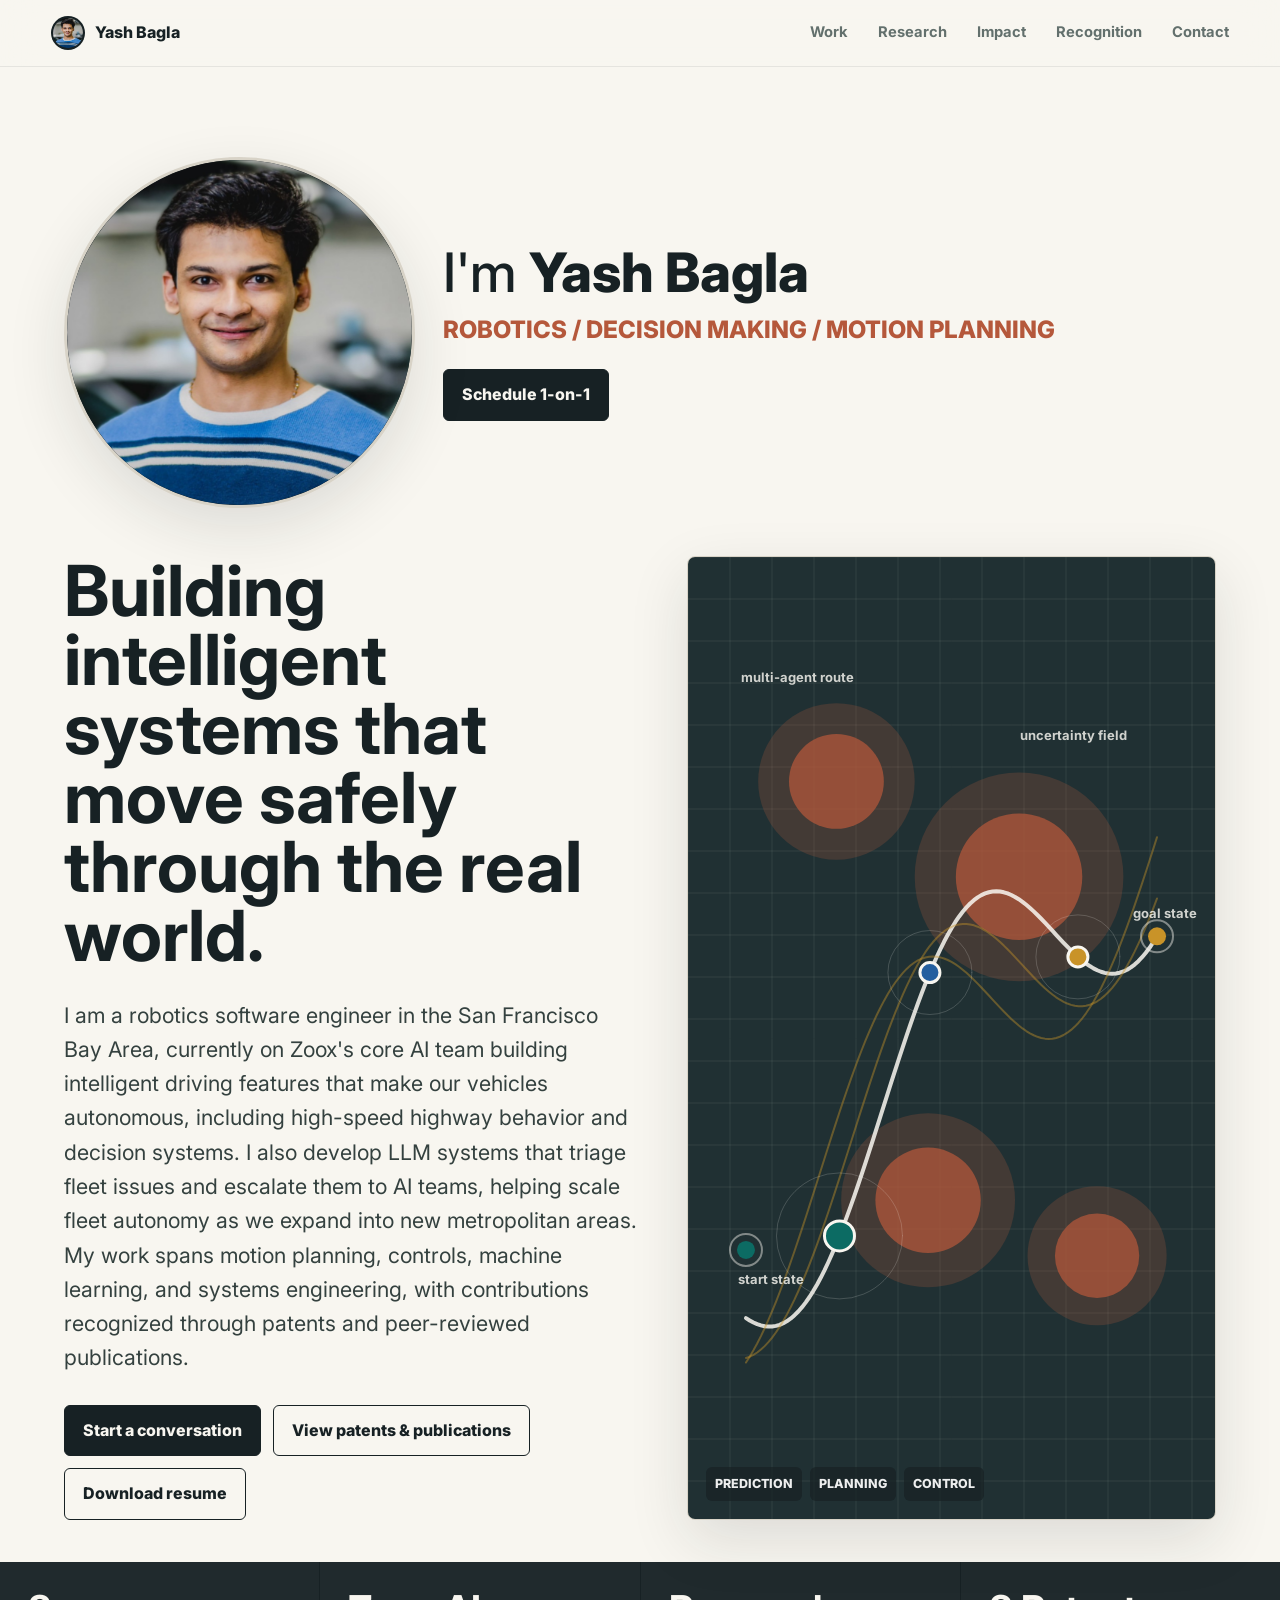
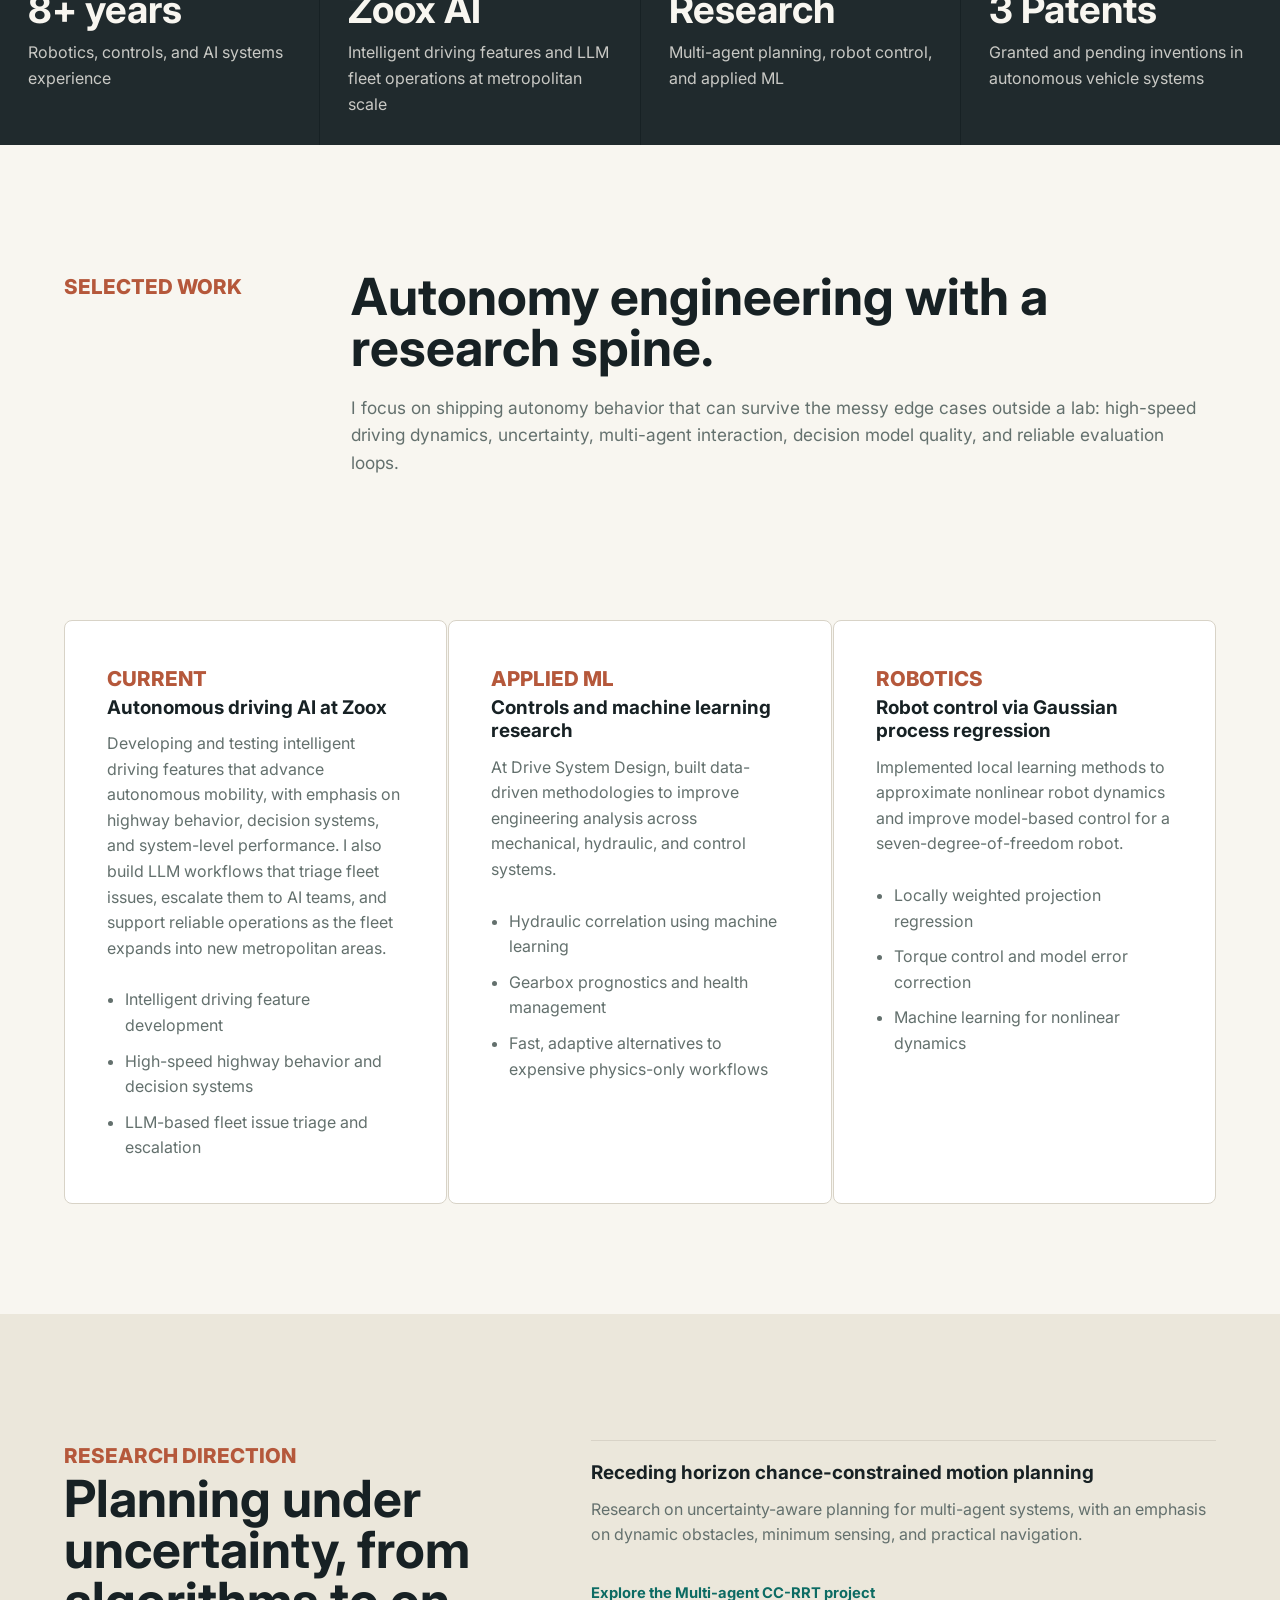
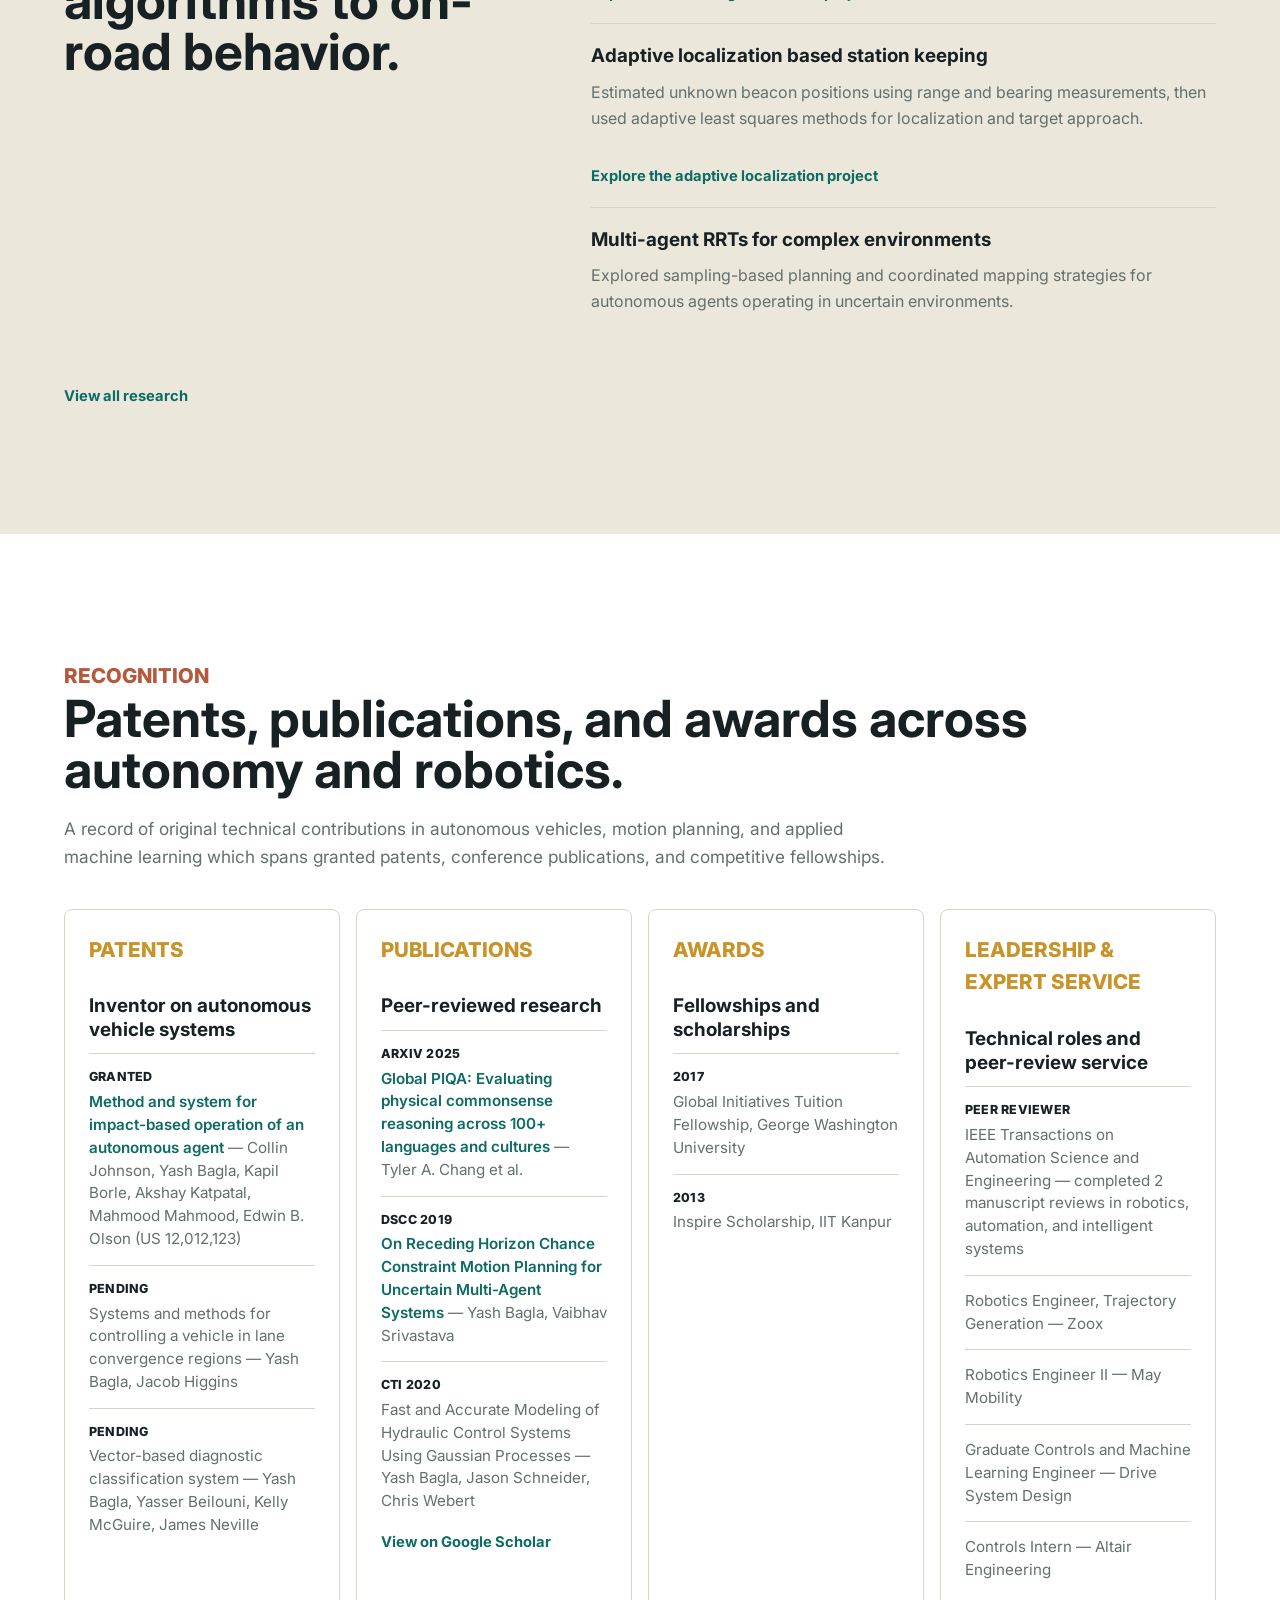
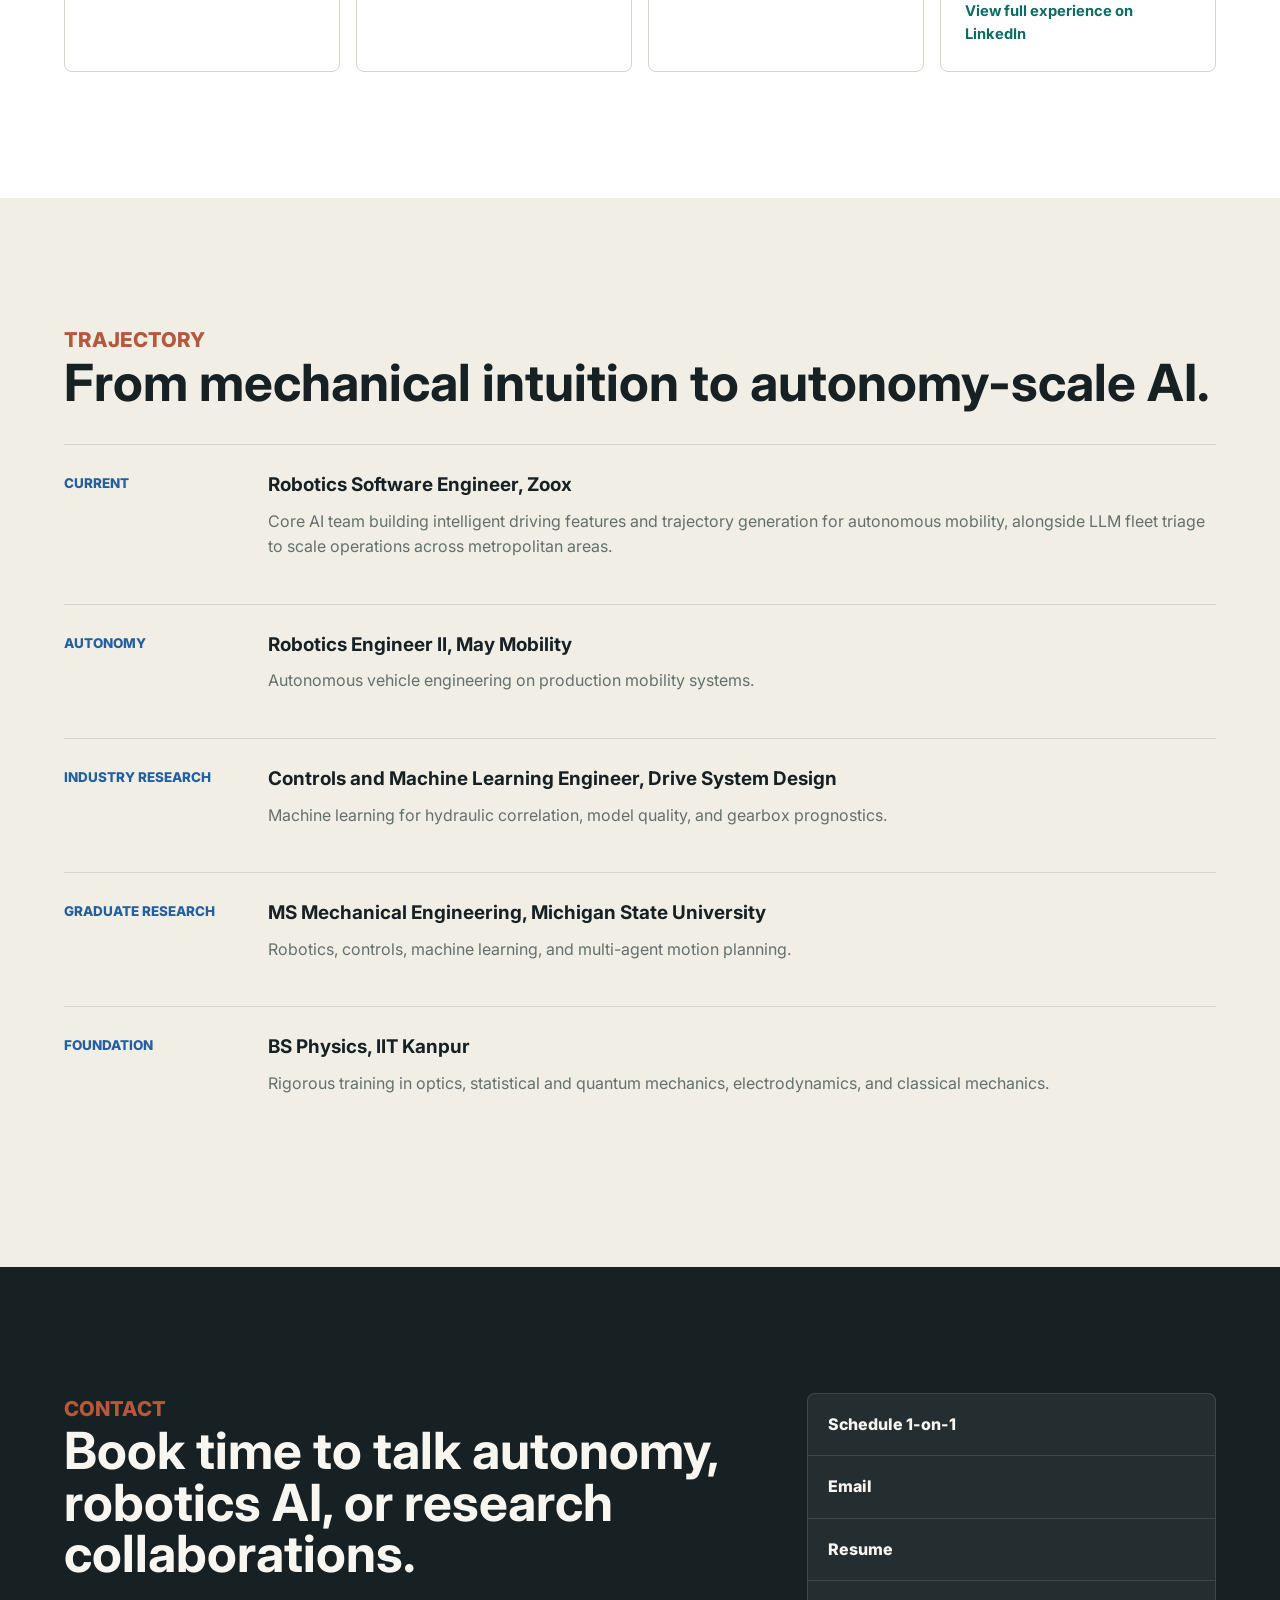
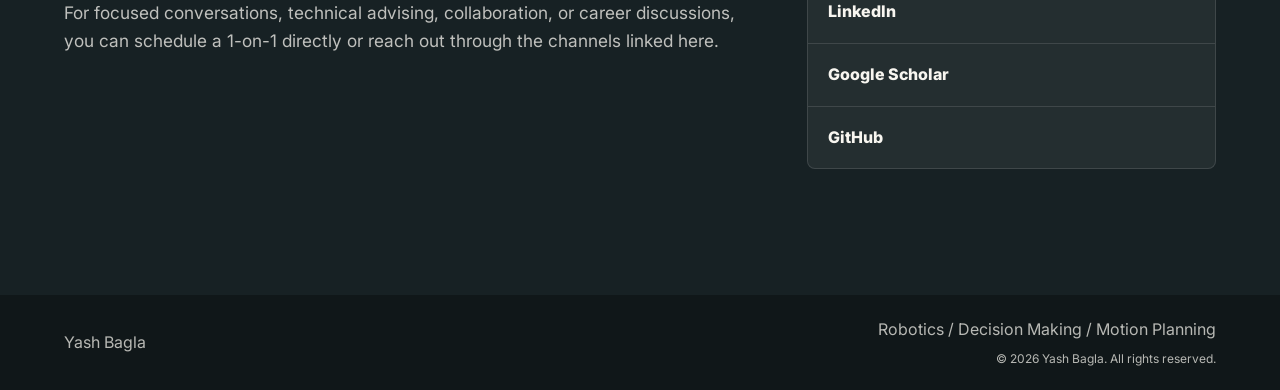
==== index.html @ 3c430e32 "Add resume download links and ignore temp files" ====
<!doctype html>
<html lang="en">
  <head>
    <meta charset="utf-8" />
    <meta name="viewport" content="width=device-width, initial-scale=1" />
    <title>Yash Bagla | Robotics & Autonomous Systems</title>
    <meta
      name="description"
      content="Yash Bagla is a robotics software engineer at Zoox building intelligent driving features, LLM fleet triage, motion planning, and AI systems."
    />
    <link rel="canonical" href="https://yashbagla321.github.io/" />
    <meta property="og:type" content="website" />
    <meta property="og:url" content="https://yashbagla321.github.io/" />
    <meta property="og:title" content="Yash Bagla | Robotics & Autonomous Systems" />
    <meta
      property="og:description"
      content="Robotics software engineer building intelligent driving features, motion planning systems, and AI tools for fleet-scale autonomy."
    />
    <meta property="og:image" content="https://yashbagla321.github.io/images/headshot.png" />
    <meta name="twitter:card" content="summary" />
    <meta name="twitter:title" content="Yash Bagla | Robotics & Autonomous Systems" />
    <meta
      name="twitter:description"
      content="Robotics software engineer building intelligent driving features, motion planning systems, and AI tools for fleet-scale autonomy."
    />
    <meta name="twitter:image" content="https://yashbagla321.github.io/images/headshot.png" />
    <link rel="icon" href="favicon.ico" sizes="any" />
    <link rel="icon" type="image/png" href="images/favicon-32.png" />
    <link rel="apple-touch-icon" href="images/apple-touch-icon.png" />
    <link rel="preconnect" href="https://fonts.googleapis.com" />
    <link rel="preconnect" href="https://fonts.gstatic.com" crossorigin />
    <link
      href="https://fonts.googleapis.com/css2?family=Inter:wght@400;500;600;700;800&display=swap"
      rel="stylesheet"
    />
    <link rel="stylesheet" href="styles.css" />
  </head>
  <body>
    <header class="site-header">
      <a class="brand" href="#top" aria-label="Yash Bagla home">
        <span class="brand-photo headshot-photo" data-fallback="YB">
          <span class="headshot-flipper" aria-hidden="true">
            <img
              class="headshot-a"
              src="images/headshot.png"
              alt=""
              width="34"
              height="34"
            />
            <img
              class="headshot-b"
              src="images/headshot-robot.png"
              alt=""
              width="34"
              height="34"
            />
          </span>
        </span>
        <span>Yash Bagla</span>
      </a>
      <nav aria-label="Primary navigation">
        <a href="#work">Work</a>
        <details class="nav-menu">
          <summary>Research</summary>
          <div class="nav-dropdown">
            <a href="#research">Summary</a>
            <a href="research/">Deep-dive</a>
          </div>
        </details>
        <details class="nav-menu">
          <summary>Impact</summary>
          <div class="nav-dropdown">
            <a href="impact/mentoring/">Mentoring</a>
            <a href="impact/alumni-leadership/">Alumni Leadership</a>
          </div>
        </details>
        <a href="#recognition">Recognition</a>
        <a href="#contact">Contact</a>
      </nav>
    </header>

    <main id="top">
      <section class="hero" aria-label="Introduction">
        <div class="hero-intro">
          <div class="hero-photo headshot-photo" data-fallback="YB">
            <span class="headshot-flipper">
              <img
                class="headshot-a"
                src="images/headshot.png"
                alt="Portrait of Yash Bagla"
                width="351"
                height="351"
              />
              <img
                class="headshot-b"
                src="images/headshot-robot.png"
                alt=""
                width="351"
                height="351"
              />
            </span>
          </div>
          <div class="hero-identity">
            <p class="hero-greeting">I'm <span class="hero-name">Yash Bagla</span></p>
            <p class="eyebrow">Robotics / Decision Making / Motion Planning</p>
            <div class="hero-intro-actions">
              <a class="button primary" href="https://topmate.io/yash_bagla">Schedule 1-on-1</a>
            </div>
          </div>
        </div>
        <div class="hero-copy">
          <h1>Building intelligent systems that move safely through the real world.</h1>
          <p class="lead">
            I am a robotics software engineer in the San Francisco Bay Area, currently on Zoox's core
            AI team building intelligent driving features that make our vehicles autonomous, including
            high-speed highway behavior and decision systems. I also develop LLM systems that triage
            fleet issues and escalate them to AI teams, helping scale fleet autonomy as we expand into
            new metropolitan areas. My work spans motion planning, controls, machine learning, and 
            systems engineering, with contributions recognized through patents and peer-reviewed
            publications.
          </p>
          <div class="hero-actions">
            <a class="button primary" href="#contact">Start a conversation</a>
            <a class="button secondary" href="#recognition">View patents &amp; publications</a>
            <a class="button secondary" href="resume/Yash_Bagla_Resume.pdf" download>Download resume</a>
          </div>
        </div>
        <div class="hero-visual" aria-label="Autonomous motion planning visualization">
          <canvas id="plannerCanvas" width="880" height="680"></canvas>
          <div class="visual-caption">
            <span>Prediction</span>
            <span>Planning</span>
            <span>Control</span>
          </div>
        </div>
      </section>

      <section class="proof-band" aria-label="Professional summary">
        <div>
          <strong>8+ years</strong>
          <span>Robotics, controls, and AI systems experience</span>
        </div>
        <div>
          <strong>Zoox AI</strong>
          <span>Intelligent driving features and LLM fleet operations at metropolitan scale</span>
        </div>
        <div>
          <strong>Research</strong>
          <span>Multi-agent planning, robot control, and applied ML</span>
        </div>
        <div>
          <strong>3 Patents</strong>
          <span>Granted and pending inventions in autonomous vehicle systems</span>
        </div>
      </section>

      <section id="work" class="section two-column">
        <div class="section-kicker">Selected Work</div>
        <div>
          <h2>Autonomy engineering with a research spine.</h2>
          <p>
            I focus on shipping autonomy behavior that can survive the messy edge cases outside a lab:
            high-speed driving dynamics, uncertainty, multi-agent interaction, decision model quality,
            and reliable evaluation loops.
          </p>
        </div>
      </section>

      <section class="case-grid" aria-label="Selected projects">
        <article class="case-card">
          <span class="tag">Current</span>
          <h3>Autonomous driving AI at Zoox</h3>
          <p>
            Developing and testing intelligent driving features that advance autonomous mobility,
            with emphasis on highway behavior, decision systems, and system-level performance. I
            also build LLM workflows that triage fleet issues, escalate them to AI teams, and
            support reliable operations as the fleet expands into new metropolitan areas.
          </p>
          <ul>
            <li>Intelligent driving feature development</li>
            <li>High-speed highway behavior and decision systems</li>
            <li>LLM-based fleet issue triage and escalation</li>
          </ul>
        </article>
        <article class="case-card">
          <span class="tag">Applied ML</span>
          <h3>Controls and machine learning research</h3>
          <p>
            At Drive System Design, built data-driven methodologies to improve engineering analysis
            across mechanical, hydraulic, and control systems.
          </p>
          <ul>
            <li>Hydraulic correlation using machine learning</li>
            <li>Gearbox prognostics and health management</li>
            <li>Fast, adaptive alternatives to expensive physics-only workflows</li>
          </ul>
        </article>
        <article class="case-card">
          <span class="tag">Robotics</span>
          <h3>Robot control via Gaussian process regression</h3>
          <p>
            Implemented local learning methods to approximate nonlinear robot dynamics and improve
            model-based control for a seven-degree-of-freedom robot.
          </p>
          <ul>
            <li>Locally weighted projection regression</li>
            <li>Torque control and model error correction</li>
            <li>Machine learning for nonlinear dynamics</li>
          </ul>
        </article>
      </section>

      <section id="research" class="section split-band">
        <div>
          <div class="section-kicker">Research Direction</div>
          <h2>Planning under uncertainty, from algorithms to on-road behavior.</h2>
        </div>
        <div class="research-list">
          <article>
            <h3>Receding horizon chance-constrained motion planning</h3>
            <p>
              Research on uncertainty-aware planning for multi-agent systems, with an emphasis on
              dynamic obstacles, minimum sensing, and practical navigation.
            </p>
            <a class="inline-link" href="research/multi-agent-ccrrt/">Explore the Multi-agent CC-RRT project</a>
          </article>
          <article>
            <h3>Adaptive localization based station keeping</h3>
            <p>
              Estimated unknown beacon positions using range and bearing measurements, then used
              adaptive least squares methods for localization and target approach.
            </p>
            <a class="inline-link" href="research/adaptive-localization/">Explore the adaptive localization project</a>
          </article>
          <article>
            <h3>Multi-agent RRTs for complex environments</h3>
            <p>
              Explored sampling-based planning and coordinated mapping strategies for autonomous
              agents operating in uncertain environments.
            </p>
          </article>
        </div>
        <a class="inline-link" href="research/">View all research</a>
      </section>

      <section id="recognition" class="section recognition-section">
        <div class="section-kicker">Recognition</div>
        <h2>Patents, publications, and awards across autonomy and robotics.</h2>
        <p class="section-intro">
          A record of original technical contributions in autonomous vehicles, motion planning, and
          applied machine learning which spans granted patents, conference publications, and competitive
          fellowships.
        </p>
        <div class="recognition-grid">
          <article>
            <span>Patents</span>
            <h3>Inventor on autonomous vehicle systems</h3>
            <ul class="credential-list">
              <li>
                <strong>Granted</strong>
                <a href="https://patents.google.com/patent/US20230166764A1/en"
                  >Method and system for impact-based operation of an autonomous agent</a
                >
                — Collin Johnson, Yash Bagla, Kapil Borle, Akshay Katpatal, Mahmood Mahmood, Edwin B.
                Olson (US 12,012,123)
              </li>
              <li>
                <strong>Pending</strong> Systems and methods for controlling a vehicle in lane
                convergence regions — Yash Bagla, Jacob Higgins
              </li>
              <li>
                <strong>Pending</strong> Vector-based diagnostic classification system — Yash Bagla,
                Yasser Beilouni, Kelly McGuire, James Neville
              </li>
            </ul>
          </article>
          <article>
            <span>Publications</span>
            <h3>Peer-reviewed research</h3>
            <ul class="credential-list">
              <li>
                <strong>arXiv 2025</strong>
                <a href="https://arxiv.org/abs/2510.24081"
                  >Global PIQA: Evaluating physical commonsense reasoning across 100+ languages and
                  cultures</a
                >
                — Tyler A. Chang et al.
              </li>
              <li>
                <strong>DSCC 2019</strong>
                <a href="https://doi.org/10.1115/DSCC2019-9237"
                  >On Receding Horizon Chance Constraint Motion Planning for Uncertain Multi-Agent
                  Systems</a
                >
                — Yash Bagla, Vaibhav Srivastava
              </li>
              <li>
                <strong>CTI 2020</strong> Fast and Accurate Modeling of Hydraulic Control Systems
                Using Gaussian Processes — Yash Bagla, Jason Schneider, Chris Webert
              </li>
            </ul>
            <a class="inline-link" href="https://scholar.google.com/citations?user=UMaYu4IAAAAJ&amp;hl=en"
              >View on Google Scholar</a
            >
          </article>
          <article>
            <span>Awards</span>
            <h3>Fellowships and scholarships</h3>
            <ul class="credential-list">
              <li>
                <strong>2017</strong> Global Initiatives Tuition Fellowship, George Washington
                University
              </li>
              <li><strong>2013</strong> Inspire Scholarship, IIT Kanpur</li>
            </ul>
          </article>
          <article>
            <span>Leadership &amp; Expert Service</span>
            <h3>Technical roles and peer-review service</h3>
            <ul class="credential-list">
              <li>
                <strong>Peer Reviewer</strong> IEEE Transactions on Automation Science and Engineering
                — completed 2 manuscript reviews in robotics, automation, and intelligent systems
              </li>
              <li>Robotics Engineer, Trajectory Generation — Zoox</li>
              <li>Robotics Engineer II — May Mobility</li>
              <li>Graduate Controls and Machine Learning Engineer — Drive System Design</li>
              <li>Controls Intern — Altair Engineering</li>
            </ul>
            <a class="inline-link" href="https://www.linkedin.com/in/yash-bagla/">View full experience on LinkedIn</a>
          </article>
        </div>
      </section>

      <section class="section timeline-section">
        <div class="section-kicker">Trajectory</div>
        <h2>From mechanical intuition to autonomy-scale AI.</h2>
        <ol class="timeline">
          <li>
            <span>Current</span>
            <div>
              <h3>Robotics Software Engineer, Zoox</h3>
              <p>
                Core AI team building intelligent driving features and trajectory generation for
                autonomous mobility, alongside LLM fleet triage to scale operations across
                metropolitan areas.
              </p>
            </div>
          </li>
          <li>
            <span>Autonomy</span>
            <div>
              <h3>Robotics Engineer II, May Mobility</h3>
              <p>Autonomous vehicle engineering on production mobility systems.</p>
            </div>
          </li>
          <li>
            <span>Industry Research</span>
            <div>
              <h3>Controls and Machine Learning Engineer, Drive System Design</h3>
              <p>Machine learning for hydraulic correlation, model quality, and gearbox prognostics.</p>
            </div>
          </li>
          <li>
            <span>Graduate Research</span>
            <div>
              <h3>MS Mechanical Engineering, Michigan State University</h3>
              <p>Robotics, controls, machine learning, and multi-agent motion planning.</p>
            </div>
          </li>
          <li>
            <span>Foundation</span>
            <div>
              <h3>BS Physics, IIT Kanpur</h3>
              <p>
                Rigorous training in optics, statistical and quantum mechanics, electrodynamics, and
                classical mechanics.
              </p>
            </div>
          </li>
        </ol>
      </section>

      <section id="contact" class="contact-section">
        <div>
          <div class="section-kicker">Contact</div>
          <h2>Book time to talk autonomy, robotics AI, or research collaborations.</h2>
          <p>
            For focused conversations, technical advising, collaboration, or career discussions,
            you can schedule a 1-on-1 directly or reach out through the channels linked here.
          </p>
        </div>
        <div class="contact-panel">
          <a href="https://topmate.io/yash_bagla">Schedule 1-on-1</a>
          <a href="mailto:yashbagla321@gmail.com">Email</a>
          <a href="resume/Yash_Bagla_Resume.pdf" download>Resume</a>
          <a href="https://www.linkedin.com/in/yash-bagla/">LinkedIn</a>
          <a href="https://scholar.google.com/citations?hl=en&user=UMaYu4IAAAAJ">Google Scholar</a>
          <a href="https://github.com/yashbagla321">GitHub</a>
        </div>
      </section>
    </main>

    <footer>
      <span>Yash Bagla</span>
      <div class="footer-meta">
        <span>Robotics / Decision Making / Motion Planning</span>
        <span class="footer-copy">© 2026 Yash Bagla. All rights reserved.</span>
      </div>
    </footer>

    <a href="#top" class="back-to-top" aria-label="Back to top">
      <svg viewBox="0 0 24 24" width="22" height="22" aria-hidden="true">
        <path d="M12 5.5 5.5 12l1.4 1.4L11 9.3V18h2V9.3l4.1 4.1 1.4-1.4L12 5.5Z" fill="currentColor" />
      </svg>
    </a>

    <script src="nav.js"></script>
    <script src="script.js"></script>
  </body>
</html>
---- styles.css ----
:root {
  --ink: #172124;
  --muted: #63706d;
  --paper: #f8f6f0;
  --surface: #ffffff;
  --line: #d8d3c7;
  --teal: #0c6b63;
  --blue: #245f9f;
  --rust: #b5583b;
  --gold: #c99328;
  --shadow: 0 20px 60px rgba(22, 30, 33, 0.12);
}

* {
  box-sizing: border-box;
}

html {
  scroll-behavior: smooth;
}

body {
  margin: 0;
  background: var(--paper);
  color: var(--ink);
  font-family: Inter, system-ui, -apple-system, BlinkMacSystemFont, "Segoe UI", sans-serif;
  line-height: 1.6;
}

a {
  color: inherit;
  text-decoration: none;
}

.site-header {
  align-items: center;
  backdrop-filter: blur(18px);
  background: rgba(248, 246, 240, 0.88);
  border-bottom: 1px solid rgba(23, 33, 36, 0.08);
  display: flex;
  justify-content: space-between;
  left: 0;
  padding: 16px clamp(20px, 4vw, 58px);
  position: sticky;
  right: 0;
  top: 0;
  z-index: 10;
}

.brand {
  align-items: center;
  display: inline-flex;
  font-weight: 800;
  gap: 10px;
}

.brand-photo,
.hero-photo {
  align-items: center;
  background: var(--ink);
  border-radius: 50%;
  color: var(--paper);
  display: inline-flex;
  flex-shrink: 0;
  justify-content: center;
  overflow: hidden;
  position: relative;
}

.headshot-photo {
  perspective: 1000px;
}

.headshot-flipper {
  display: block;
  height: 100%;
  position: relative;
  transform-style: preserve-3d;
  width: 100%;
  animation: headshot-coin-flip 9s ease-in-out infinite;
}

.brand-photo {
  border: 2px solid rgba(23, 33, 36, 0.08);
  font-size: 0.72rem;
  font-weight: 800;
  height: 34px;
  width: 34px;
}

.brand-photo::before,
.hero-photo::before {
  content: attr(data-fallback);
  font-weight: 800;
  position: absolute;
}

.headshot-photo img {
  backface-visibility: hidden;
  display: block;
  height: 100%;
  inset: 0;
  object-fit: cover;
  position: absolute;
  width: 100%;
  z-index: 1;
}

.headshot-photo .headshot-a {
  object-position: center 18%;
}

.headshot-photo .headshot-b {
  object-position: center 22%;
  transform: rotateY(180deg);
}

@keyframes headshot-coin-flip {
  0%,
  38% {
    transform: rotateY(0deg);
  }

  50%,
  88% {
    transform: rotateY(180deg);
  }

  100% {
    transform: rotateY(360deg);
  }
}

.brand-photo.is-fallback .headshot-flipper,
.hero-photo.is-fallback .headshot-flipper {
  display: none;
}

@media (prefers-reduced-motion: reduce) {
  .headshot-flipper {
    animation: none;
    transform: none;
  }

  .headshot-photo .headshot-b {
    display: none;
  }
}

.hero-photo {
  border: 3px solid var(--line);
  box-shadow: var(--shadow);
  font-size: 5.46rem;
  height: clamp(273px, 39vw, 351px);
  width: clamp(273px, 39vw, 351px);
}

nav {
  align-items: center;
  display: flex;
  gap: clamp(14px, 2.5vw, 30px);
}

nav a,
.nav-menu summary {
  color: var(--muted);
  cursor: pointer;
  font-size: 0.92rem;
  font-weight: 700;
  list-style: none;
}

nav a:hover,
.nav-menu summary:hover,
.nav-menu[open] summary {
  color: var(--teal);
}

.nav-menu {
  position: relative;
}

.nav-menu summary::-webkit-details-marker {
  display: none;
}

.nav-dropdown {
  background: var(--surface);
  border: 1px solid var(--line);
  border-radius: 8px;
  box-shadow: var(--shadow);
  display: grid;
  gap: 2px;
  min-width: 150px;
  padding: 8px;
  position: absolute;
  right: 0;
  top: calc(100% + 12px);
  z-index: 30;
}

.nav-dropdown a {
  border-radius: 6px;
  padding: 8px 10px;
}

.nav-dropdown a:hover {
  background: #f1eee6;
}

.hero {
  display: grid;
  gap: clamp(28px, 5vw, 48px);
  grid-template-columns: minmax(0, 1fr) minmax(340px, 0.92fr);
  grid-template-areas:
    "intro intro"
    "copy visual";
  min-height: calc(100vh - 68px);
  padding: clamp(42px, 7vw, 92px) clamp(20px, 5vw, 76px) 42px;
}

.hero-intro {
  align-items: center;
  display: flex;
  gap: clamp(18px, 3vw, 28px);
  grid-area: intro;
}

.hero-identity {
  min-width: 0;
}

.hero-identity .eyebrow {
  font-size: clamp(1.2rem, 2.2vw, 1.5rem);
  margin: 0;
}

.hero-intro-actions {
  display: flex;
  flex-wrap: wrap;
  gap: 12px;
  margin-top: 20px;
}

.hero-greeting {
  font-size: clamp(1.8rem, 4.5vw, 3.4rem);
  font-weight: 500;
  line-height: 1.05;
  margin: 0 0 10px;
}

.hero-name {
  color: var(--ink);
  display: inline-block;
  font-weight: 800;
}

.hero-copy {
  align-self: center;
  grid-area: copy;
  max-width: 780px;
}

.eyebrow,
.section-kicker,
.tag {
  color: var(--rust);
  font-size: clamp(1.15rem, 1.6vw, 1.4rem);
  font-weight: 800;
  letter-spacing: 0;
  text-transform: uppercase;
}

h1,
h2,
h3,
p {
  margin-top: 0;
}

h1 {
  font-size: clamp(2.5rem, 5.5vw, 4.8rem);
  letter-spacing: 0;
  line-height: 0.98;
  margin-bottom: 28px;
  max-width: 14ch;
}

h2 {
  font-size: clamp(2rem, 4vw, 4.35rem);
  letter-spacing: 0;
  line-height: 1;
  margin-bottom: 20px;
}

h3 {
  font-size: 1.18rem;
  line-height: 1.25;
  margin-bottom: 12px;
}

.lead {
  color: #34413f;
  font-size: clamp(1.05rem, 1.7vw, 1.34rem);
  max-width: 720px;
}

.hero-actions {
  display: flex;
  flex-wrap: wrap;
  gap: 12px;
  margin-top: 30px;
}

.button {
  align-items: center;
  border: 1px solid var(--ink);
  border-radius: 6px;
  display: inline-flex;
  font-weight: 800;
  min-height: 48px;
  padding: 12px 18px;
}

.button.primary {
  background: var(--ink);
  color: var(--paper);
}

.button.secondary {
  background: transparent;
}

.hero-visual {
  align-self: stretch;
  background: #e9e4d7;
  grid-area: visual;
  border: 1px solid var(--line);
  border-radius: 8px;
  box-shadow: var(--shadow);
  min-height: 520px;
  overflow: hidden;
  position: relative;
}

canvas {
  display: block;
  height: 100%;
  width: 100%;
}

.visual-caption {
  bottom: 18px;
  color: rgba(255, 255, 255, 0.92);
  display: flex;
  font-size: 0.78rem;
  font-weight: 800;
  gap: 8px;
  left: 18px;
  position: absolute;
  text-transform: uppercase;
}

.visual-caption span {
  background: rgba(23, 33, 36, 0.7);
  border-radius: 6px;
  padding: 7px 9px;
}

.proof-band {
  background: var(--ink);
  color: var(--paper);
  display: grid;
  gap: 1px;
  grid-template-columns: repeat(4, 1fr);
}

.proof-band div {
  background: rgba(255, 255, 255, 0.04);
  min-height: 150px;
  padding: 28px;
}

.proof-band strong {
  display: block;
  font-size: clamp(1.7rem, 3vw, 3rem);
  line-height: 1;
  margin-bottom: 12px;
}

.proof-band span {
  color: rgba(248, 246, 240, 0.78);
  display: block;
  max-width: 270px;
}

.section {
  padding: clamp(64px, 10vw, 126px) clamp(20px, 5vw, 76px);
}

.two-column {
  display: grid;
  gap: 28px;
  grid-template-columns: 0.3fr 1fr;
}

.two-column p,
.section-intro,
.contact-section p {
  color: var(--muted);
  font-size: 1.08rem;
  max-width: 850px;
}

.case-grid {
  display: grid;
  gap: 1px;
  grid-template-columns: repeat(3, 1fr);
  padding: 0 clamp(20px, 5vw, 76px) clamp(64px, 9vw, 110px);
}

.case-card {
  background: var(--surface);
  border: 1px solid var(--line);
  border-radius: 8px;
  min-height: 420px;
  padding: clamp(24px, 3.4vw, 42px);
}

.case-card p,
.case-card li,
.research-list p,
.recognition-grid p,
.timeline p {
  color: var(--muted);
}

.case-card ul {
  display: grid;
  gap: 10px;
  margin: 26px 0 0;
  padding-left: 18px;
}

.split-band {
  background: #ebe7db;
  display: grid;
  gap: 36px;
  grid-template-columns: 0.88fr 1.12fr;
}

.research-list {
  display: grid;
  gap: 18px;
}

.research-list article {
  border-top: 1px solid var(--line);
  padding-top: 20px;
}

.recognition-section {
  background: var(--surface);
}

.recognition-grid {
  display: grid;
  gap: 16px;
  grid-template-columns: repeat(4, 1fr);
  margin-top: 38px;
}

.recognition-grid article {
  border: 1px solid var(--line);
  border-radius: 8px;
  padding: 24px;
}

.recognition-grid span {
  color: var(--gold);
  display: block;
  font-size: clamp(1.15rem, 1.6vw, 1.4rem);
  font-weight: 800;
  margin-bottom: 28px;
  text-transform: uppercase;
}

.credential-list {
  color: var(--muted);
  display: grid;
  gap: 14px;
  list-style: none;
  margin: 0;
  padding: 0;
}

.credential-list li {
  border-top: 1px solid var(--line);
  font-size: 0.95rem;
  line-height: 1.5;
  padding-top: 14px;
}

.credential-list strong {
  color: var(--ink);
  display: block;
  font-size: 0.78rem;
  font-weight: 800;
  letter-spacing: 0.02em;
  margin-bottom: 4px;
  text-transform: uppercase;
}

.credential-list a {
  color: var(--teal);
  font-weight: 600;
}

.credential-list a:hover {
  color: var(--blue);
}

.inline-link {
  color: var(--teal);
  display: inline-block;
  font-size: 0.92rem;
  font-weight: 700;
  margin-top: 18px;
}

.inline-link:hover {
  color: var(--blue);
}

.page-hero {
  align-items: center;
  display: grid;
  gap: clamp(20px, 4vw, 36px);
  grid-template-columns: minmax(0, 1fr) minmax(320px, 0.7fr);
  padding: clamp(48px, 7vw, 86px) clamp(20px, 5vw, 76px) clamp(28px, 4vw, 44px);
}

.page-hero h1 {
  font-size: clamp(1.9rem, 3.2vw, 3.25rem);
  line-height: 1.05;
  margin-bottom: 0;
  max-width: 18ch;
}

.page-hero .lead {
  align-self: center;
  margin-bottom: 0;
}

.research-page-hero,
.ccrrt-hero {
  background: var(--paper);
}

.research-overview,
.ccrrt-animation-section,
.research-detail-grid {
  padding: clamp(56px, 8vw, 104px) clamp(20px, 5vw, 76px);
}

.page-hero + .research-overview,
.page-hero + .research-detail-grid {
  padding-top: clamp(28px, 5vw, 54px);
}

.research-feature {
  background: var(--surface);
  border: 1px solid var(--line);
  border-radius: 8px;
  display: grid;
  gap: 36px;
  grid-template-columns: minmax(0, 1.15fr) minmax(280px, 0.85fr);
  padding: clamp(28px, 4vw, 48px);
}

.research-feature p,
.research-card p,
.research-detail-grid p,
.animation-header p {
  color: var(--muted);
}

.research-feature h2,
.research-detail-grid h2,
.animation-header h2,
.result-gallery-section h2,
.mentee-section h2 {
  font-size: clamp(1.55rem, 2.7vw, 2.75rem);
  line-height: 1.08;
}

.research-highlight-grid {
  align-self: center;
  display: grid;
  gap: 1px;
  grid-template-columns: repeat(2, 1fr);
}

.research-highlight-grid div {
  background: #f1eee6;
  border: 1px solid var(--line);
  min-height: 150px;
  padding: 22px;
}

.research-highlight-grid strong {
  display: block;
  font-size: 1.08rem;
  line-height: 1.2;
  margin-bottom: 10px;
}

.research-highlight-grid span {
  color: var(--muted);
}

.research-card-grid,
.research-detail-grid {
  display: grid;
  gap: 16px;
  grid-template-columns: repeat(3, 1fr);
}

.research-card-grid {
  margin-top: 16px;
}

.research-feature + .research-feature,
.research-feature + .research-card-grid {
  margin-top: 16px;
}

.research-card,
.research-detail-grid article {
  background: var(--surface);
  border: 1px solid var(--line);
  border-radius: 8px;
  padding: clamp(24px, 3vw, 34px);
}

.research-detail-grid {
  grid-template-columns: repeat(2, 1fr);
}

.animation-header {
  display: grid;
  gap: 24px;
  grid-template-columns: minmax(0, 0.95fr) minmax(300px, 0.75fr);
  margin-bottom: 28px;
}

.ccrrt-animation-section {
  background: #ebe7db;
}

.ccrrt-replay {
  display: grid;
  gap: 16px;
  grid-template-columns: minmax(0, 1fr) 260px;
}

.ccrrt-canvas-wrap {
  background: var(--surface);
  border: 1px solid var(--line);
  border-radius: 8px;
  box-shadow: var(--shadow);
  min-height: 540px;
  overflow: hidden;
}

#ccrrtCanvas,
#adaptiveCanvas {
  display: block;
  height: 100%;
  min-height: 540px;
  width: 100%;
}

.ccrrt-panel {
  align-self: start;
  background: var(--surface);
  border: 1px solid var(--line);
  border-radius: 8px;
  display: grid;
  gap: 1px;
  overflow: hidden;
}

.ccrrt-panel div {
  display: grid;
  gap: 4px;
  padding: 16px;
}

.ccrrt-panel span {
  color: var(--muted);
  font-size: 0.78rem;
  font-weight: 800;
  text-transform: uppercase;
}

.ccrrt-panel strong {
  font-size: 1.18rem;
}

.ccrrt-panel .button {
  border-radius: 0;
  justify-content: center;
  width: 100%;
}

.private-repo-note {
  color: var(--muted);
  font-size: 0.92rem;
  font-weight: 700;
  margin: 18px 0 0;
}

.compact-result-list {
  color: var(--muted);
  display: grid;
  gap: 10px;
  margin: 20px 0 0;
  padding-left: 18px;
}

.compact-result-list strong {
  color: var(--ink);
}

.result-gallery-section {
  background: var(--surface);
  padding: clamp(56px, 8vw, 104px) clamp(20px, 5vw, 76px);
}

.result-gallery {
  display: grid;
  gap: 16px;
  grid-template-columns: repeat(3, 1fr);
  margin-top: 28px;
}

.result-gallery figure {
  border: 1px solid var(--line);
  border-radius: 8px;
  margin: 0;
  overflow: hidden;
}

.result-gallery img {
  background: #fff;
  display: block;
  width: 100%;
}

.result-gallery figcaption {
  color: var(--muted);
  font-size: 0.92rem;
  padding: 14px 16px 16px;
}

.impact-proof-band {
  grid-template-columns: repeat(4, 1fr);
}

.mentorship-overview {
  display: grid;
  gap: 16px;
}

.mentee-section {
  background: var(--surface);
  border: 1px solid var(--line);
  border-radius: 8px;
  padding: clamp(24px, 3.6vw, 42px);
}

.mentee-grid {
  display: grid;
  gap: 16px;
  grid-template-columns: repeat(3, 1fr);
  margin-top: 26px;
}

.mentee-grid.two-up {
  grid-template-columns: repeat(2, 1fr);
}

.mentee-card {
  border: 1px solid var(--line);
  border-radius: 8px;
  padding: 22px;
}

.mentee-card p {
  color: var(--muted);
  font-weight: 700;
  margin-bottom: 0;
}

.mentee-card span {
  color: var(--muted);
  display: block;
  margin-top: 14px;
}

.mentorship-principles {
  padding: 0;
}

.timeline-section {
  background: #f1eee6;
}

.timeline {
  display: grid;
  gap: 0;
  list-style: none;
  margin: 36px 0 0;
  padding: 0;
}

.timeline li {
  border-top: 1px solid var(--line);
  display: grid;
  gap: 24px;
  grid-template-columns: 180px 1fr;
  padding: 28px 0;
}

.timeline span {
  color: var(--blue);
  font-size: 0.84rem;
  font-weight: 800;
  text-transform: uppercase;
}

.contact-section {
  background: var(--ink);
  color: var(--paper);
  display: grid;
  gap: 38px;
  grid-template-columns: 1fr 0.58fr;
  padding: clamp(64px, 10vw, 126px) clamp(20px, 5vw, 76px);
}

.contact-section p {
  color: rgba(248, 246, 240, 0.75);
}

.contact-panel {
  align-self: center;
  background: rgba(255, 255, 255, 0.06);
  border: 1px solid rgba(255, 255, 255, 0.12);
  border-radius: 8px;
  display: grid;
}

.contact-panel a {
  border-bottom: 1px solid rgba(255, 255, 255, 0.12);
  font-weight: 800;
  overflow-wrap: anywhere;
  padding: 18px 20px;
}

.contact-panel a:last-child {
  border-bottom: 0;
}

.contact-panel a:hover {
  background: rgba(255, 255, 255, 0.08);
}

footer {
  align-items: center;
  background: #101719;
  color: rgba(248, 246, 240, 0.72);
  display: flex;
  gap: 18px;
  justify-content: space-between;
  padding: 22px clamp(20px, 5vw, 76px);
}

.footer-meta {
  display: grid;
  gap: 6px;
  justify-items: end;
  text-align: right;
}

.footer-copy {
  font-size: 0.75em;
}

.back-to-top {
  align-items: center;
  background: var(--ink);
  border: 1px solid rgba(248, 246, 240, 0.14);
  border-radius: 50%;
  bottom: clamp(20px, 4vw, 28px);
  box-shadow: var(--shadow);
  color: var(--paper);
  display: inline-flex;
  height: 48px;
  justify-content: center;
  opacity: 0;
  pointer-events: none;
  position: fixed;
  right: clamp(20px, 4vw, 28px);
  transition:
    opacity 0.25s ease,
    transform 0.25s ease,
    visibility 0.25s ease;
  visibility: hidden;
  width: 48px;
  z-index: 20;
}

.back-to-top.is-visible {
  opacity: 1;
  pointer-events: auto;
  visibility: visible;
}

.back-to-top:hover {
  background: var(--teal);
  transform: translateY(-2px);
}

.back-to-top:focus-visible {
  outline: 2px solid var(--teal);
  outline-offset: 3px;
}

.not-found-page {
  min-height: 100vh;
}

.not-found {
  align-content: center;
  display: grid;
  min-height: 100vh;
  padding: clamp(42px, 7vw, 92px) clamp(20px, 5vw, 76px);
}

.not-found h1 {
  max-width: 12ch;
}

.not-found p:not(.section-kicker) {
  color: var(--muted);
  font-size: 1.12rem;
  max-width: 620px;
}

.not-found .button {
  justify-self: start;
  margin-top: 14px;
}

@media (max-width: 1000px) {
  .hero,
  .split-band,
  .contact-section,
  .page-hero,
  .research-feature,
  .animation-header,
  .ccrrt-replay {
    grid-template-columns: 1fr;
    grid-template-areas: none;
  }

  .hero-intro,
  .hero-copy,
  .hero-visual {
    grid-area: auto;
  }

  .hero {
    min-height: auto;
  }

  h1 {
    max-width: 12ch;
  }

  .proof-band,
  .case-grid,
  .recognition-grid,
  .result-gallery,
  .mentee-grid,
  .mentee-grid.two-up,
  .research-card-grid,
  .research-detail-grid {
    grid-template-columns: repeat(2, 1fr);
  }
}

@media (max-width: 700px) {
  .site-header {
    align-items: flex-start;
    gap: 14px;
  }

  nav {
    flex-wrap: wrap;
    justify-content: flex-end;
  }

  .hero {
    padding-top: 34px;
  }

  .hero-intro {
    align-items: flex-start;
    flex-direction: column;
  }

  .hero-visual {
    min-height: 360px;
  }

  .proof-band,
  .case-grid,
  .recognition-grid,
  .result-gallery,
  .impact-proof-band,
  .mentee-grid,
  .mentee-grid.two-up,
  .research-card-grid,
  .research-detail-grid,
  .research-highlight-grid,
  .two-column {
    grid-template-columns: 1fr;
  }

  .ccrrt-canvas-wrap,
  #ccrrtCanvas,
  #adaptiveCanvas {
    min-height: 380px;
  }

  .case-grid {
    padding-left: 20px;
    padding-right: 20px;
  }

  .timeline li {
    grid-template-columns: 1fr;
  }

  footer {
    align-items: flex-start;
    flex-direction: column;
  }

  .footer-meta {
    align-self: stretch;
    text-align: right;
  }
}

@media (max-width: 460px) {
  .site-header {
    position: static;
  }

  .brand span:last-child {
    display: none;
  }

  nav a {
    font-size: 0.86rem;
  }

  h1 {
    font-size: 2.35rem;
  }

  .button {
    justify-content: center;
    width: 100%;
  }
}
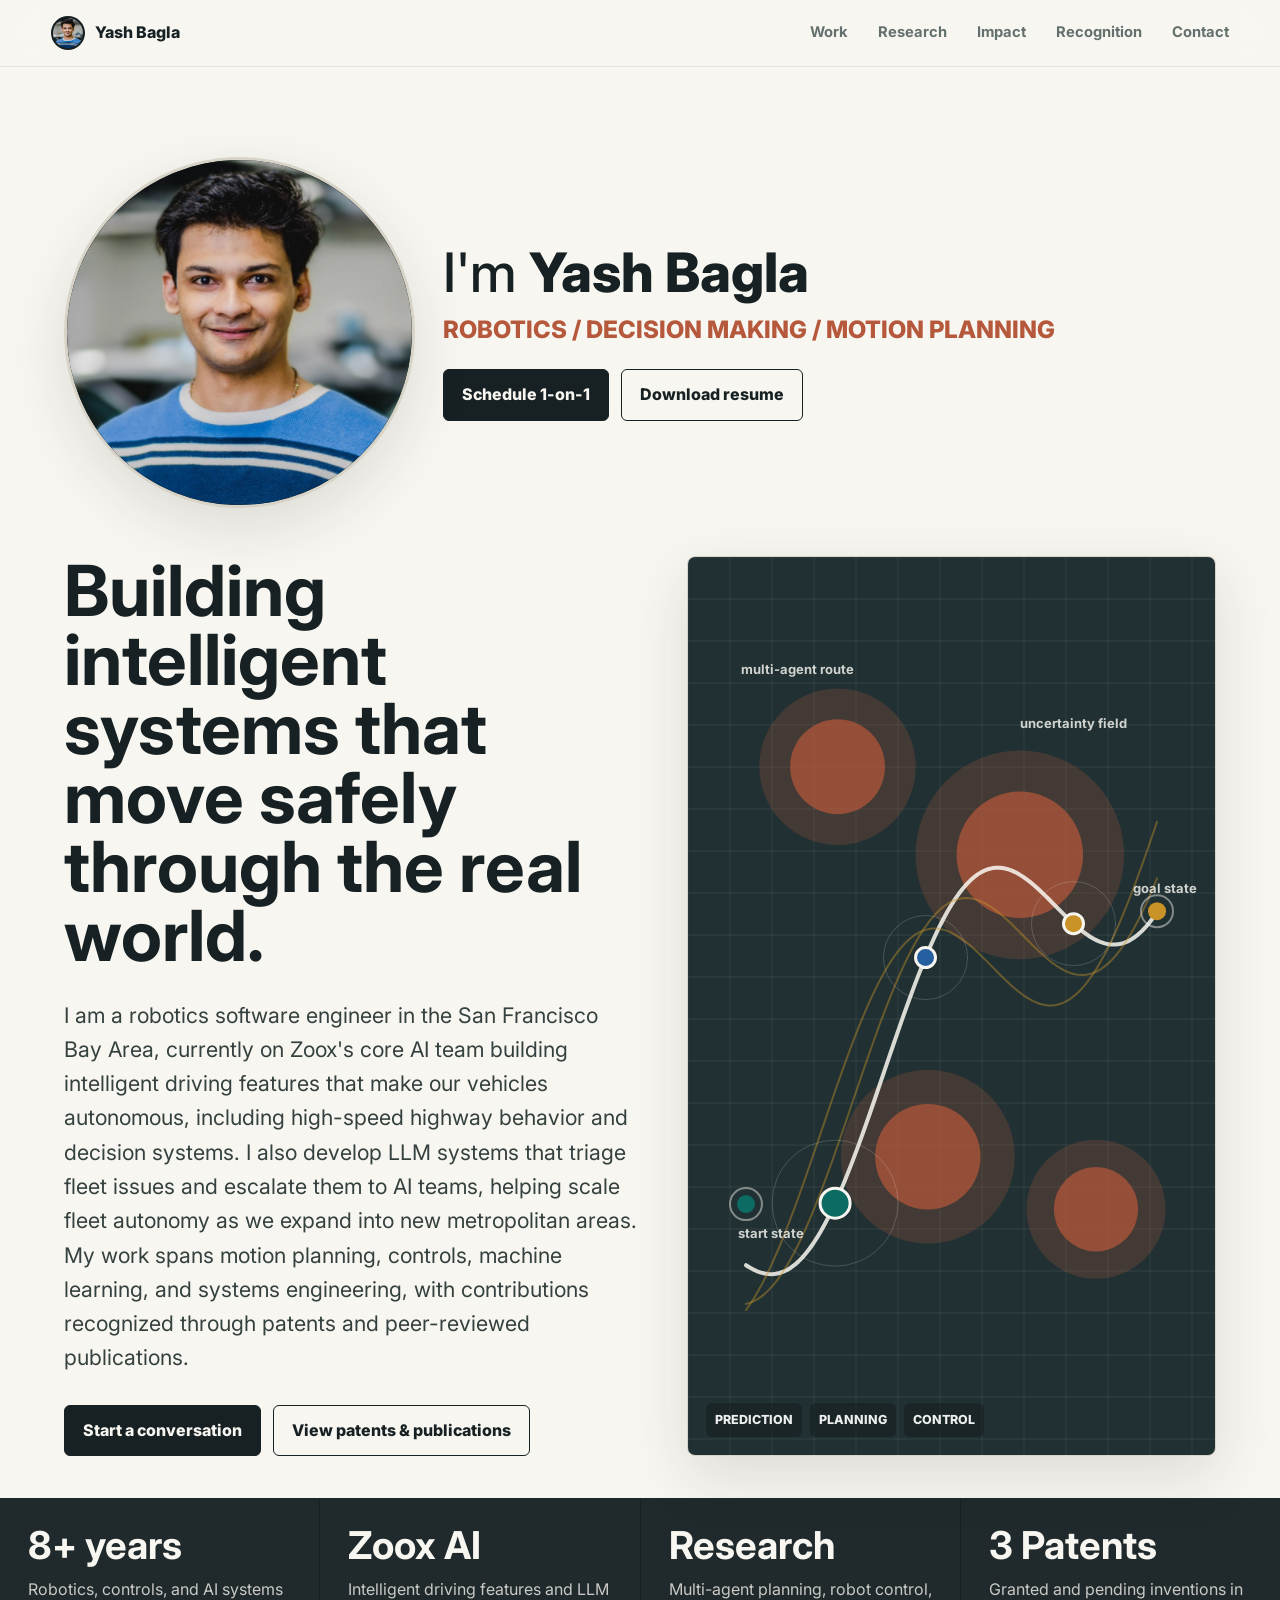
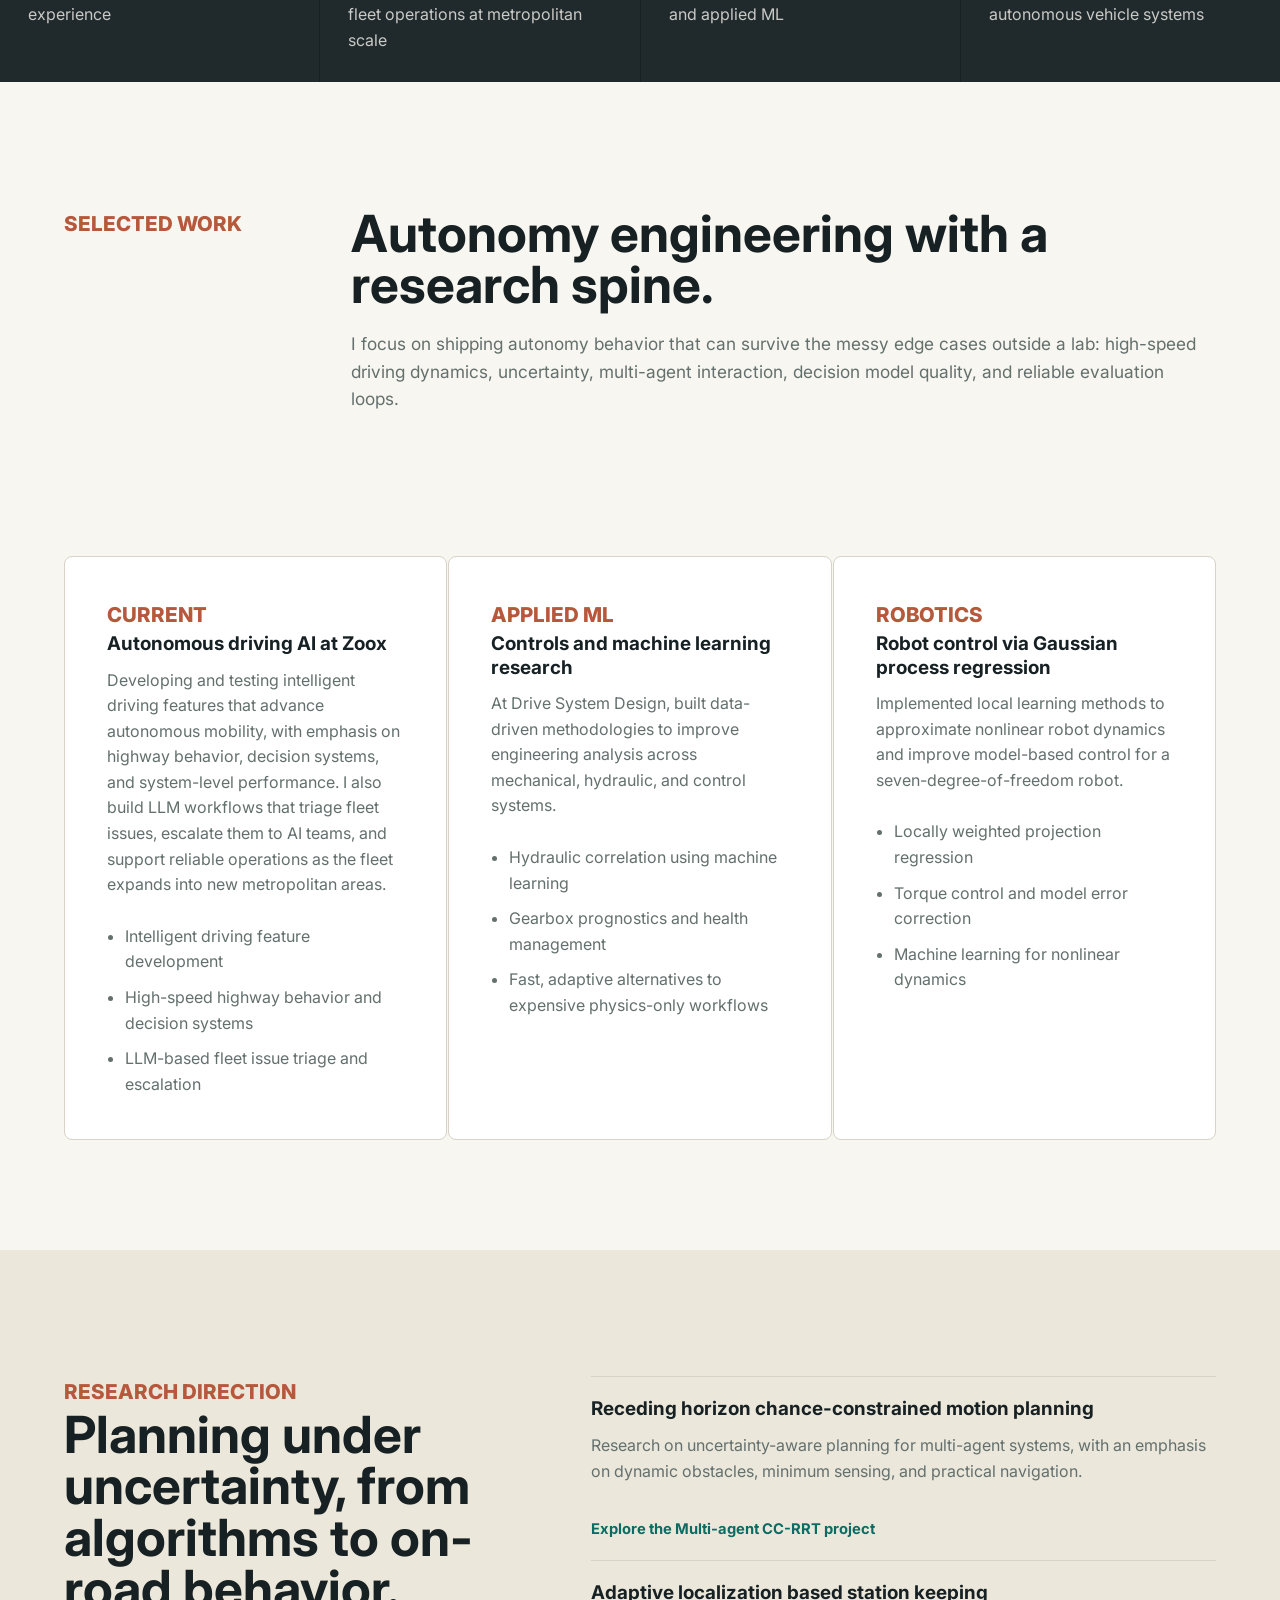
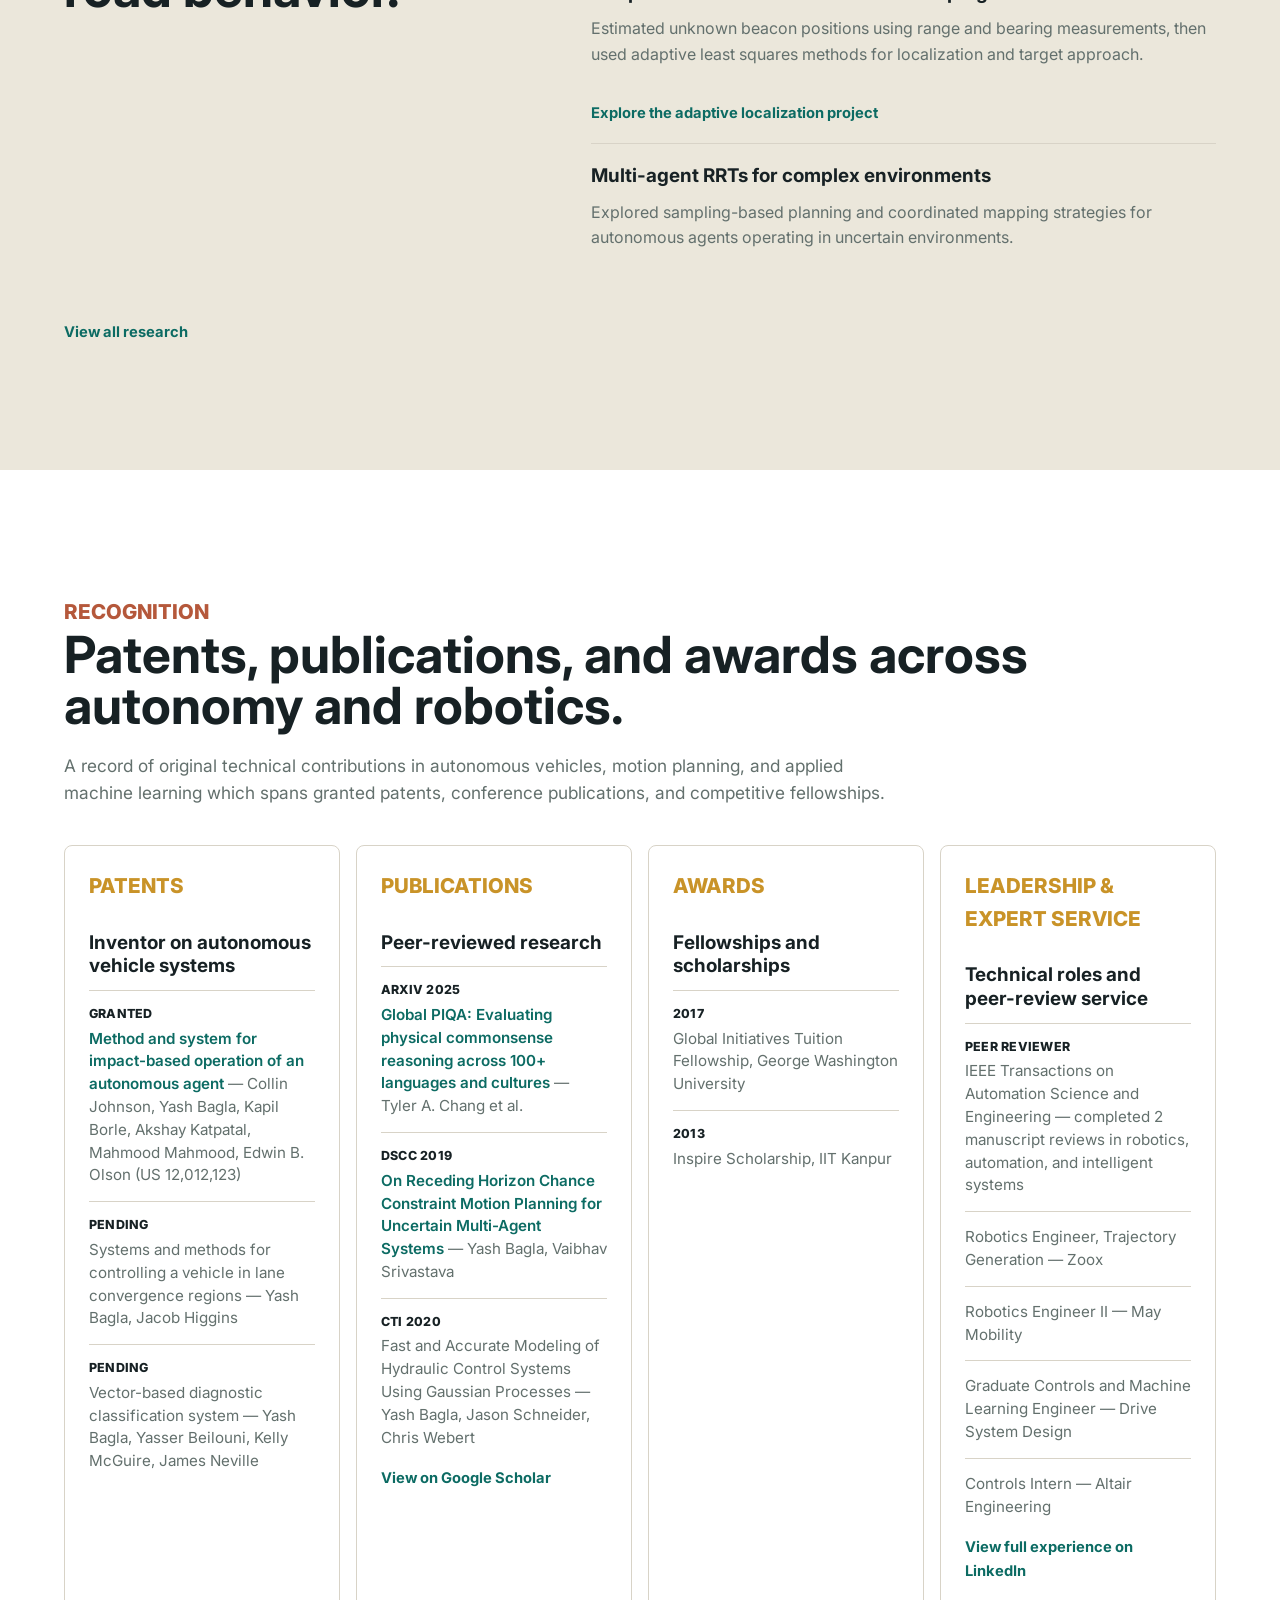
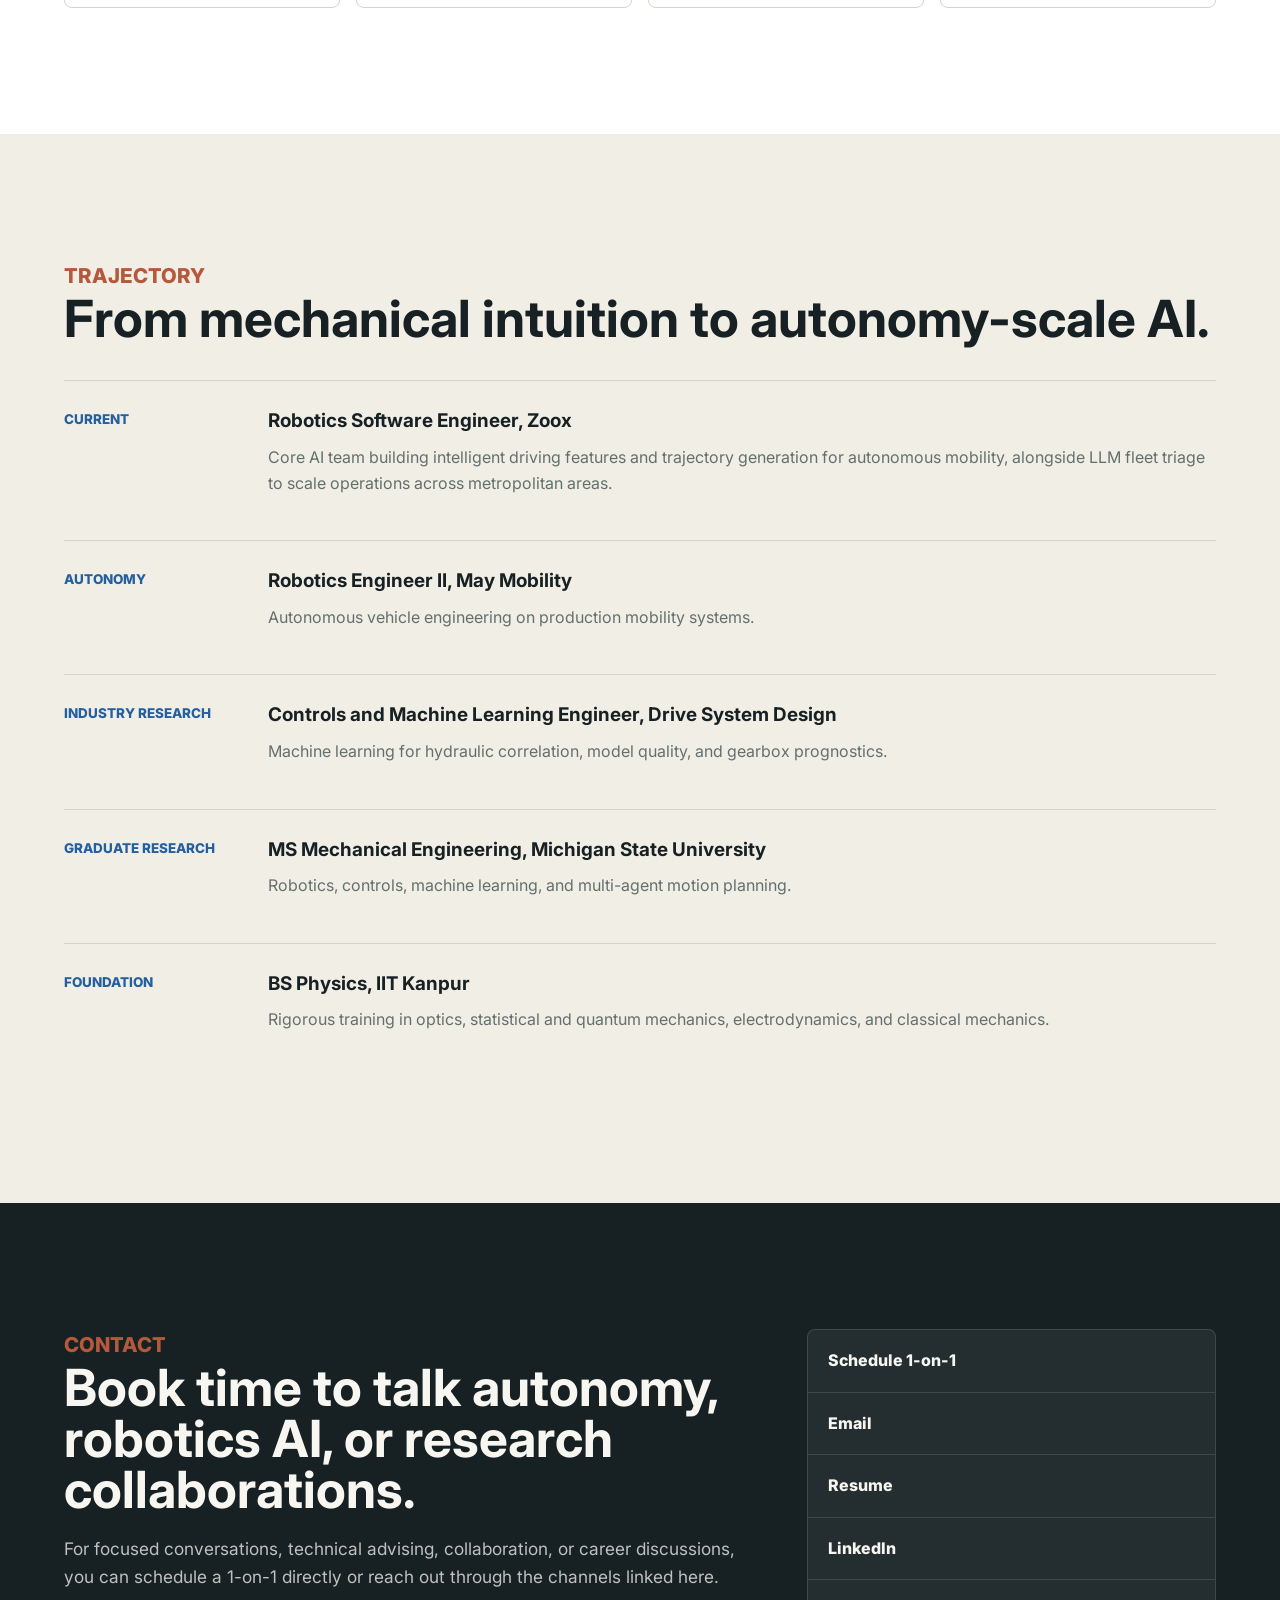
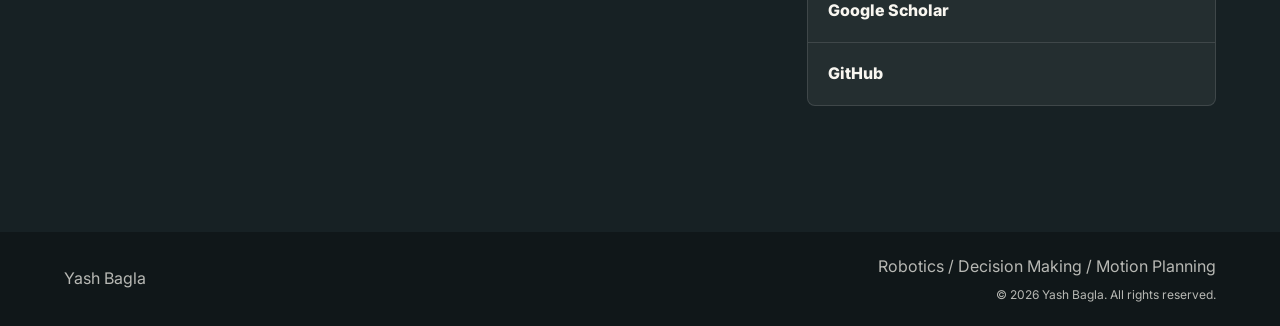
==== commit 6dd11c7e: "Move resume download into hero actions" ====
--- a/index.html
+++ b/index.html
@@ -105,6 +105,7 @@
             <p class="eyebrow">Robotics / Decision Making / Motion Planning</p>
             <div class="hero-intro-actions">
               <a class="button primary" href="https://topmate.io/yash_bagla">Schedule 1-on-1</a>
+              <a class="button secondary" href="resume/Yash_Bagla_Resume.pdf" download>Download resume</a>
             </div>
           </div>
         </div>
@@ -122,7 +123,6 @@
           <div class="hero-actions">
             <a class="button primary" href="#contact">Start a conversation</a>
             <a class="button secondary" href="#recognition">View patents &amp; publications</a>
-            <a class="button secondary" href="resume/Yash_Bagla_Resume.pdf" download>Download resume</a>
           </div>
         </div>
         <div class="hero-visual" aria-label="Autonomous motion planning visualization">
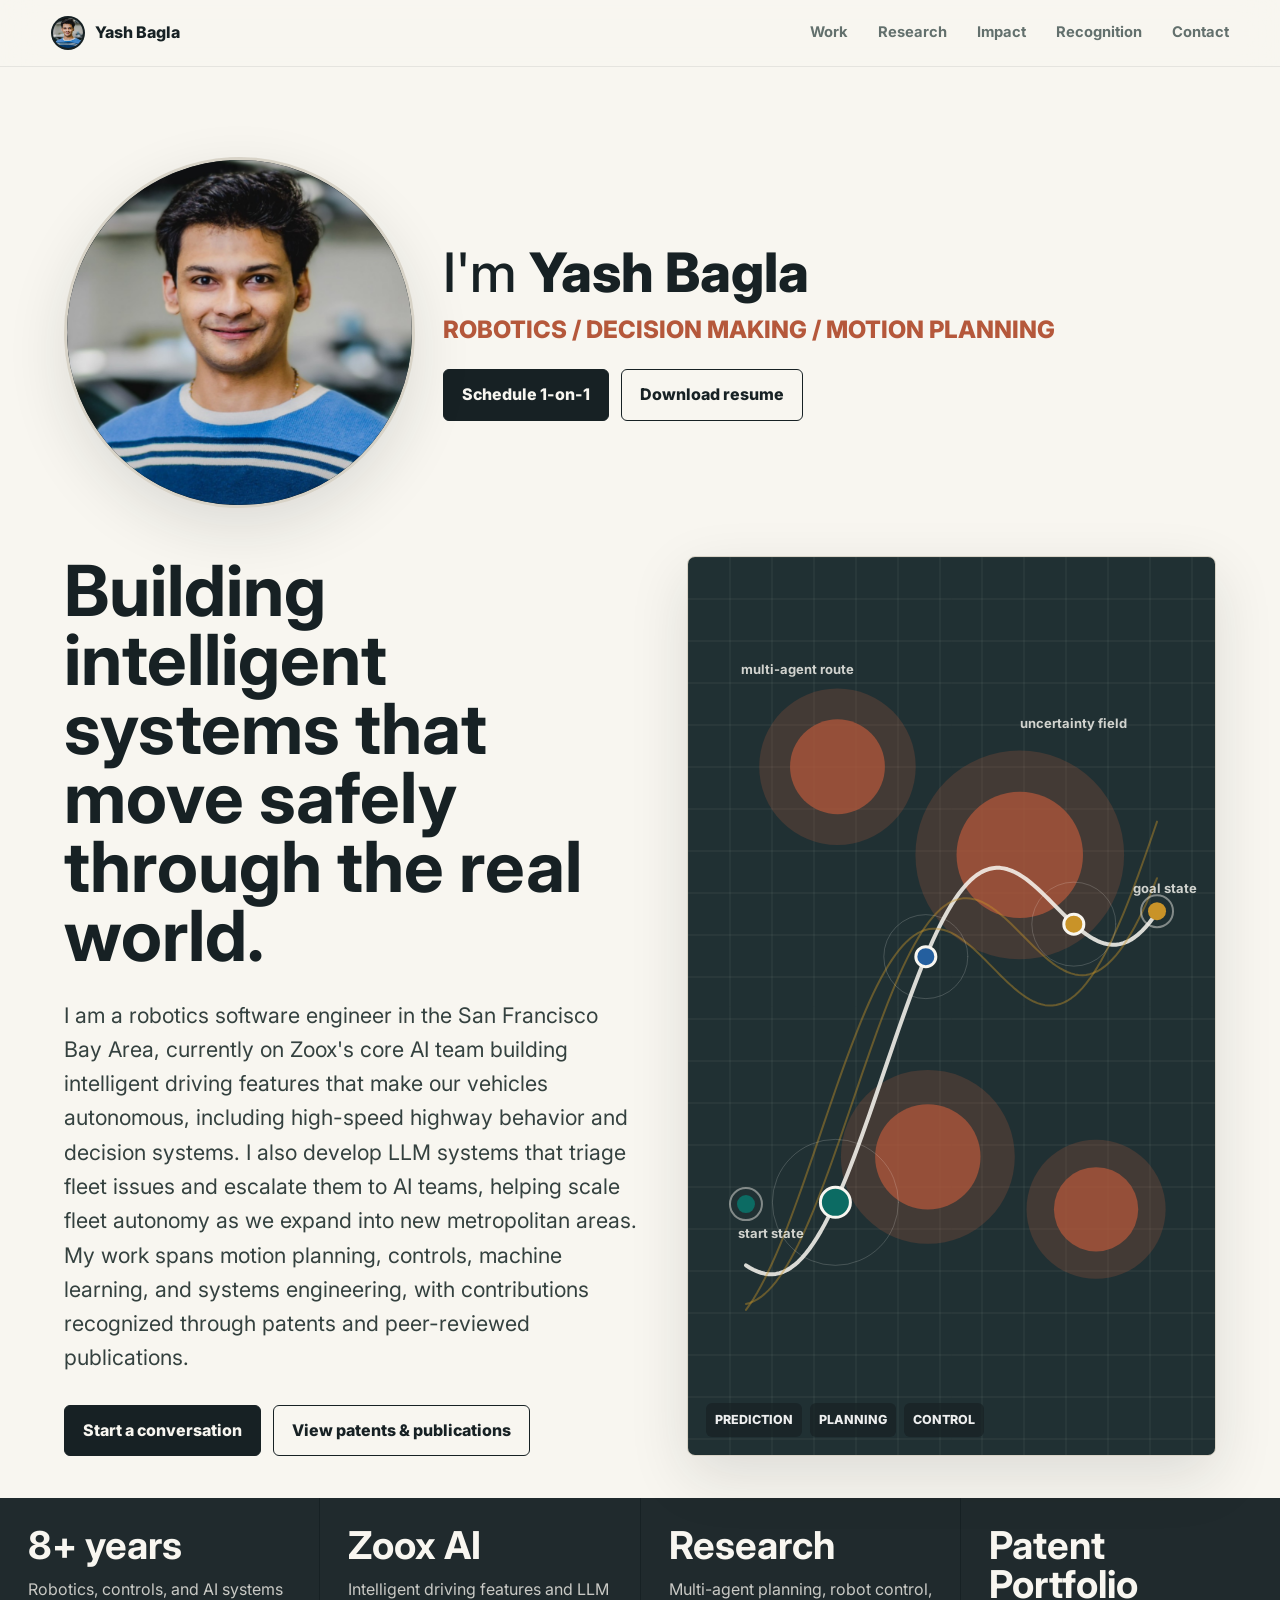
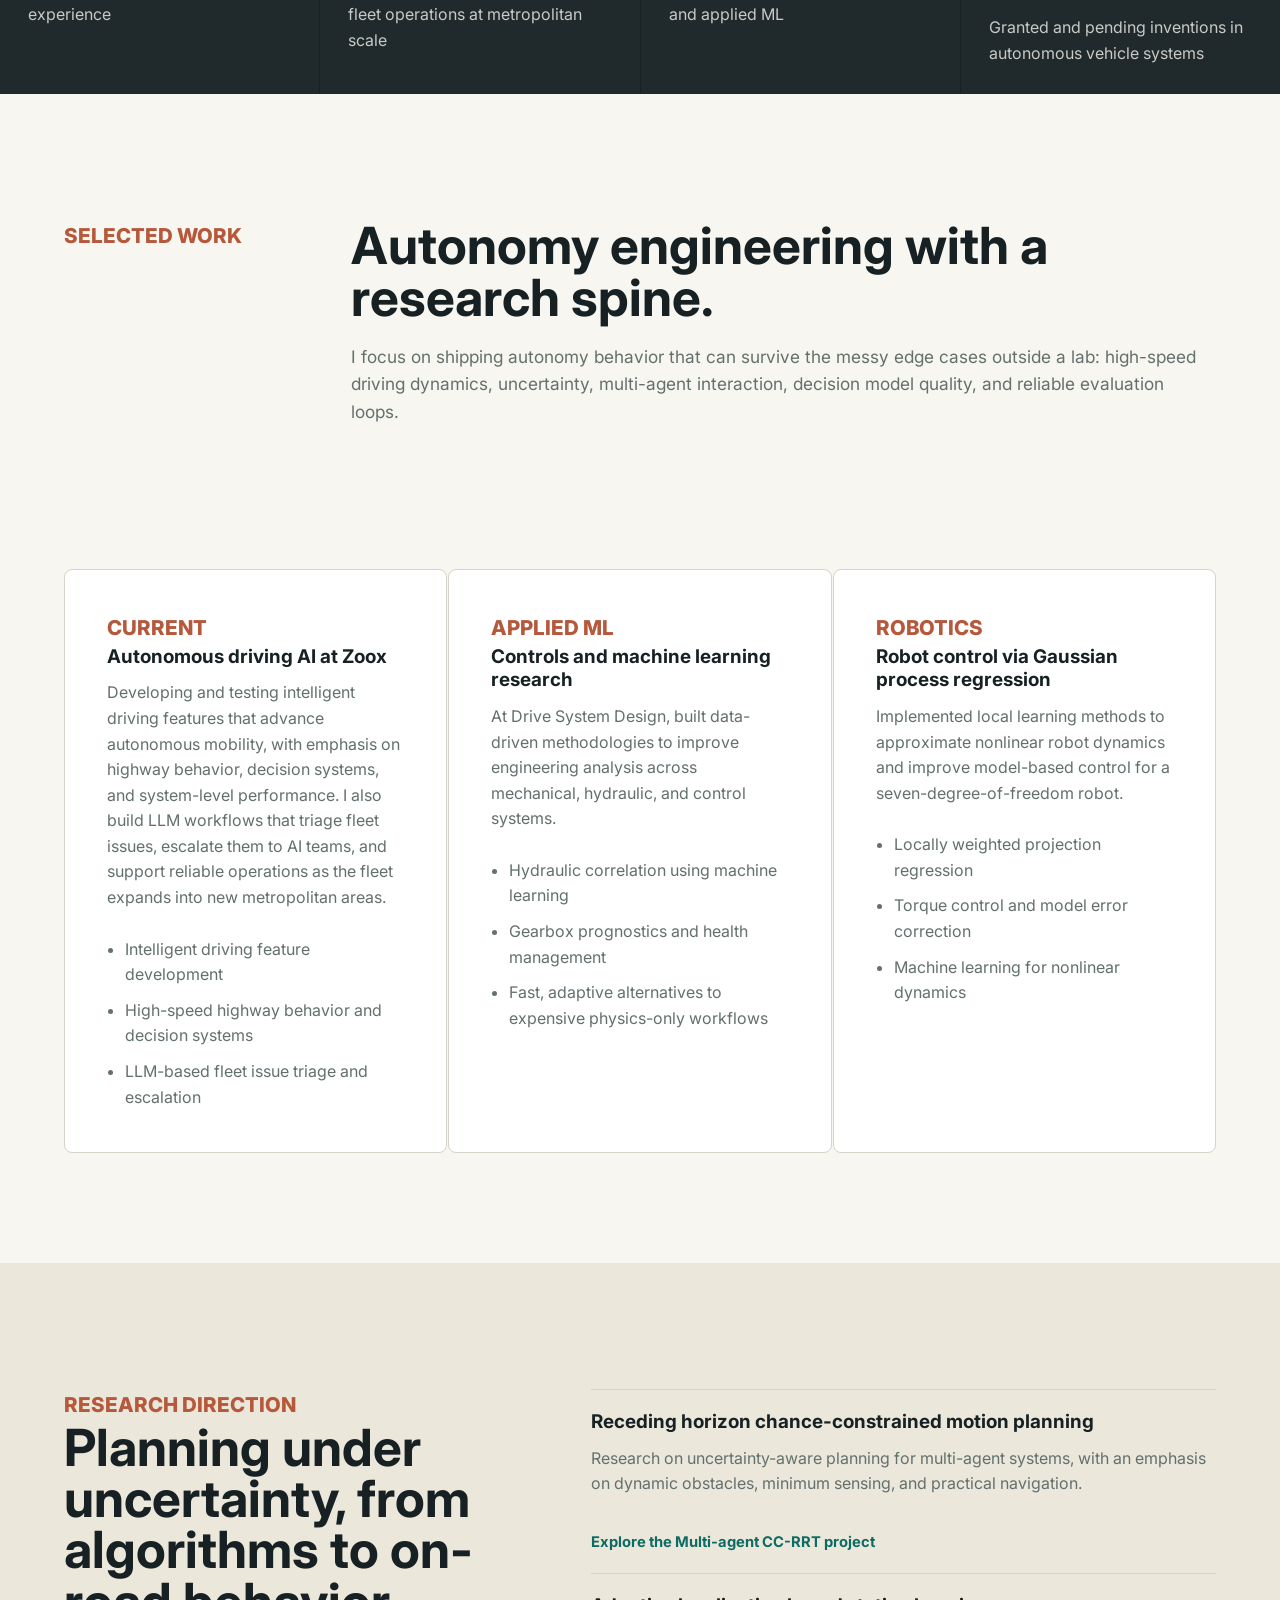
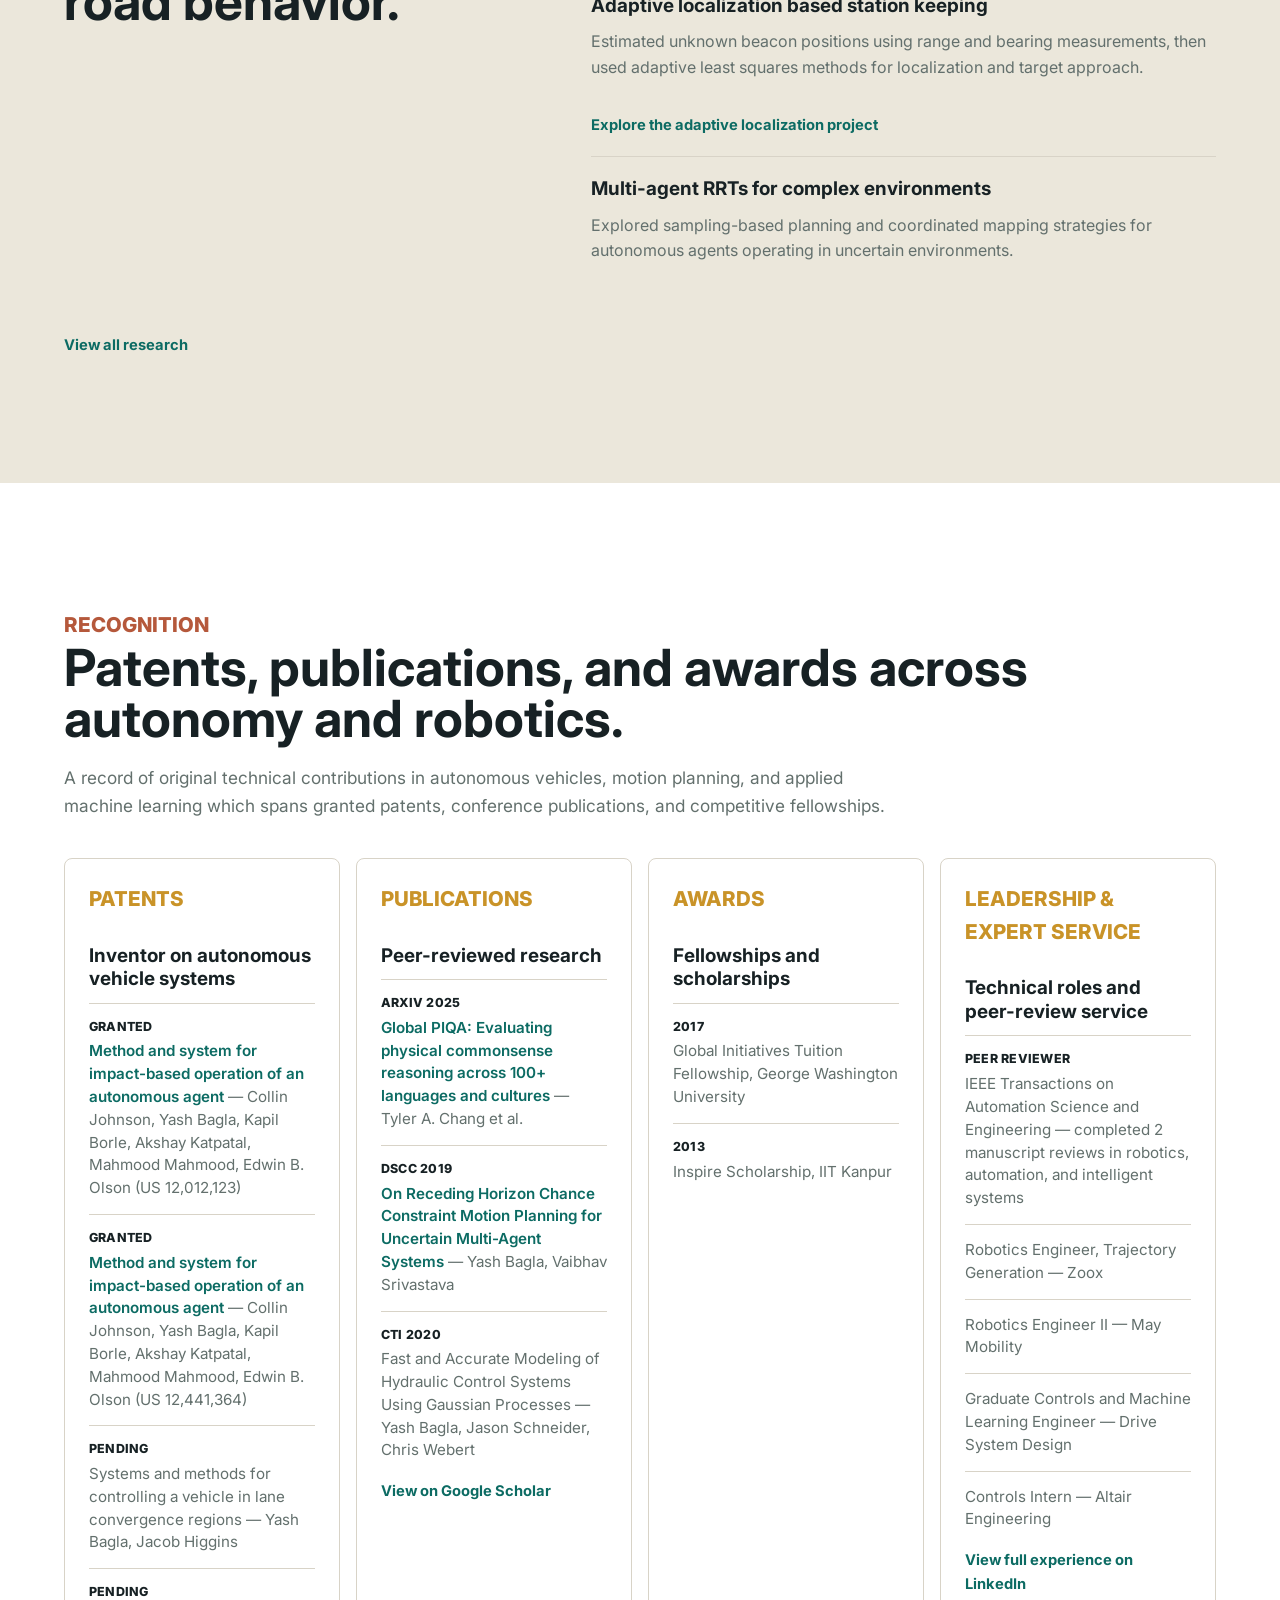
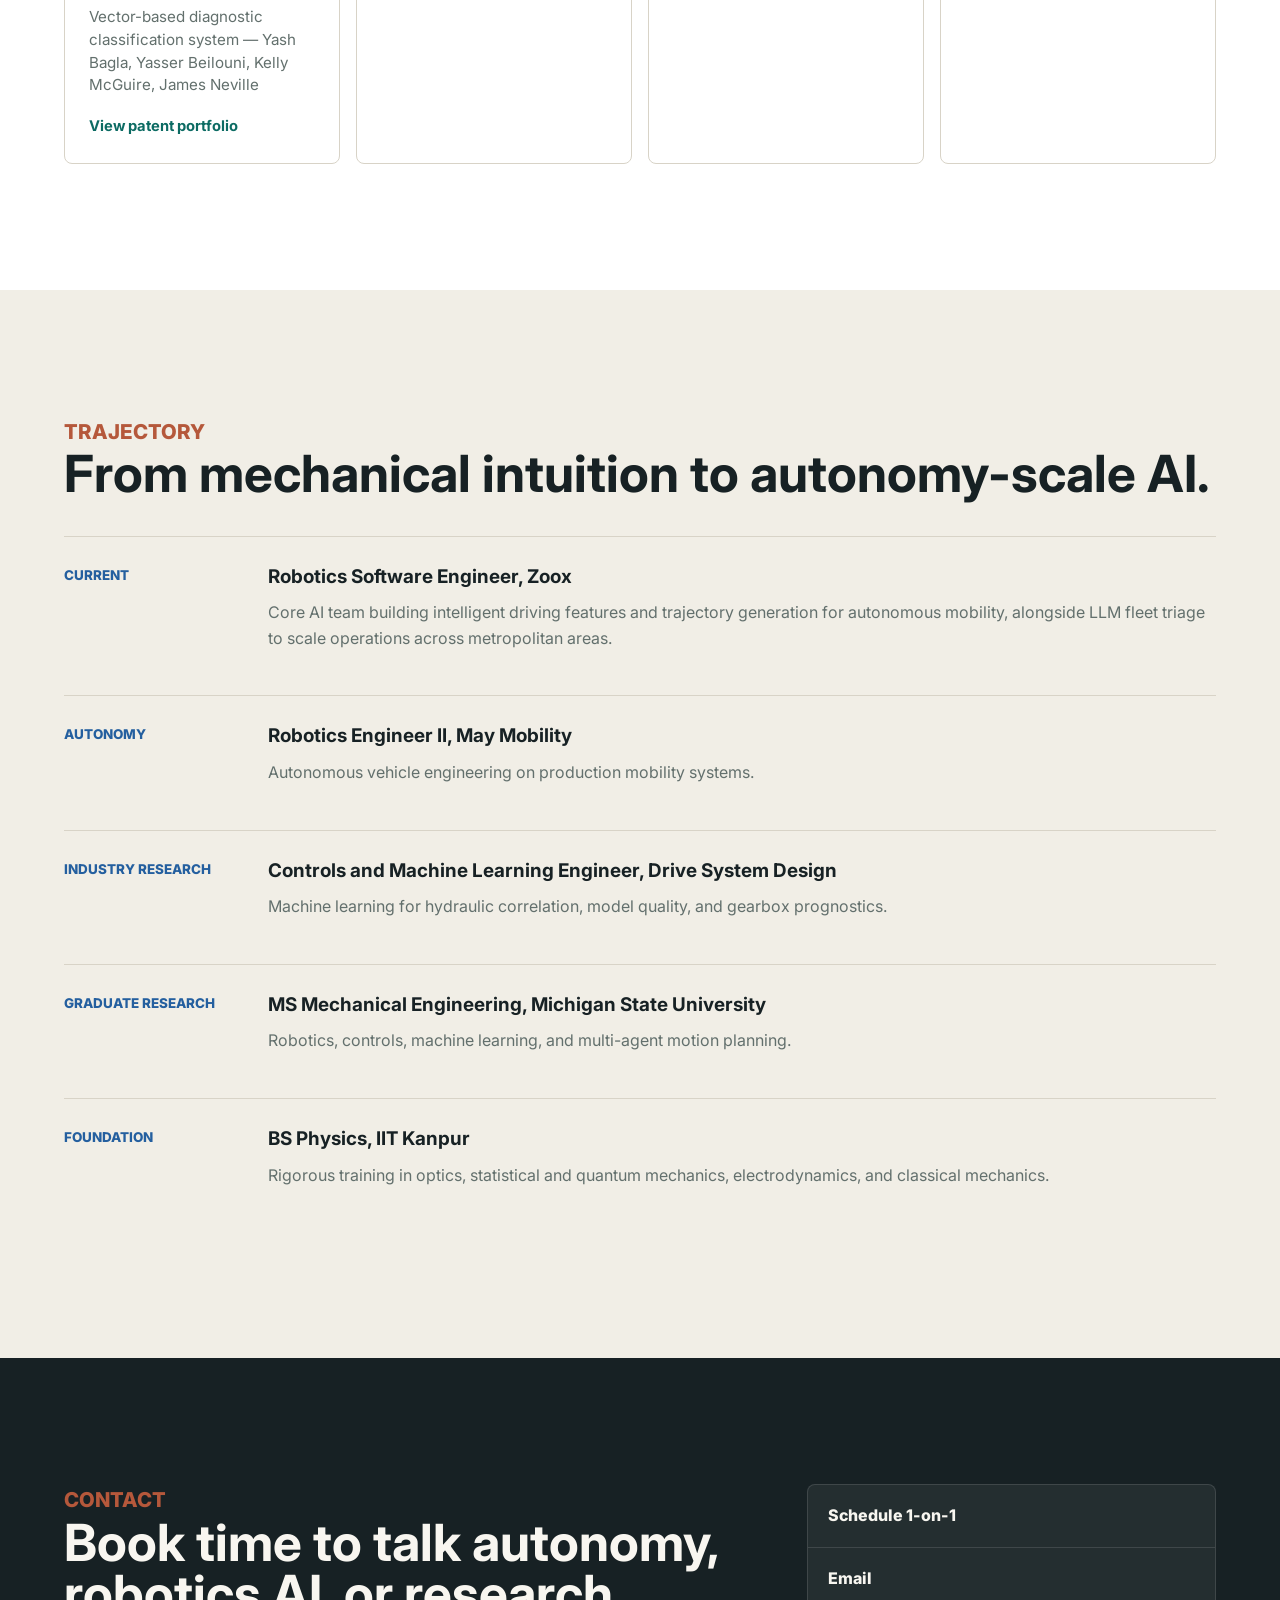
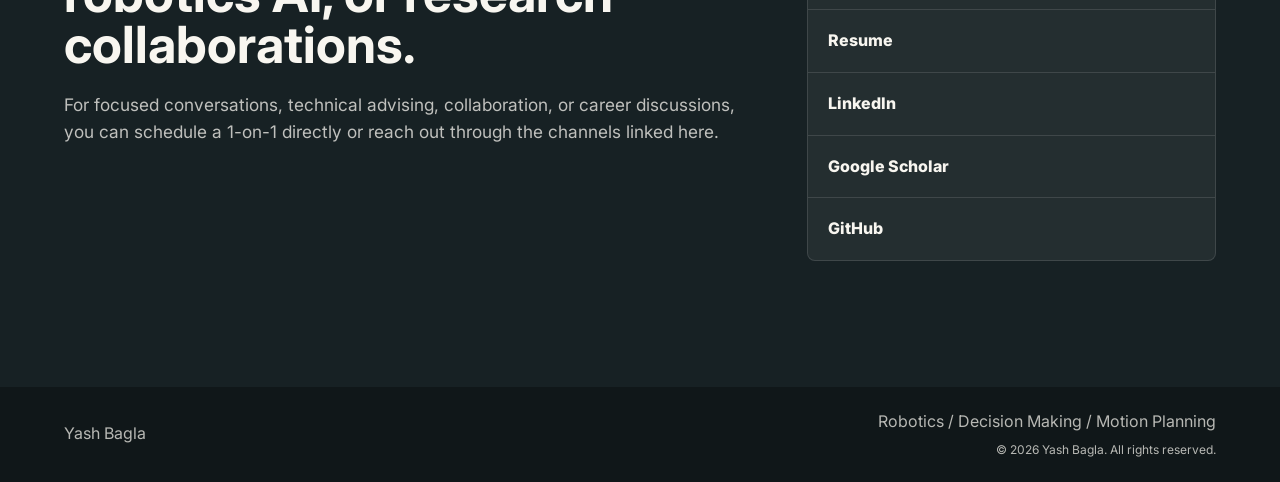
==== commit 79fcc713: "Split research into publications and patents" ====
--- a/index.html
+++ b/index.html
@@ -64,7 +64,8 @@
           <summary>Research</summary>
           <div class="nav-dropdown">
             <a href="#research">Summary</a>
-            <a href="research/">Deep-dive</a>
+            <a href="research/">Publications</a>
+            <a href="research/patents/">Patents</a>
           </div>
         </details>
         <details class="nav-menu">
@@ -149,7 +150,7 @@
           <span>Multi-agent planning, robot control, and applied ML</span>
         </div>
         <div>
-          <strong>3 Patents</strong>
+          <strong>Patent Portfolio</strong>
           <span>Granted and pending inventions in autonomous vehicle systems</span>
         </div>
       </section>
@@ -258,13 +259,21 @@
             <ul class="credential-list">
               <li>
                 <strong>Granted</strong>
-                <a href="https://patents.google.com/patent/US20230166764A1/en"
+                <a href="https://patents.google.com/patent/US12012123B2/en"
                   >Method and system for impact-based operation of an autonomous agent</a
                 >
                 — Collin Johnson, Yash Bagla, Kapil Borle, Akshay Katpatal, Mahmood Mahmood, Edwin B.
                 Olson (US 12,012,123)
               </li>
               <li>
+                <strong>Granted</strong>
+                <a href="https://patents.google.com/patent/US12441364B2/en"
+                  >Method and system for impact-based operation of an autonomous agent</a
+                >
+                — Collin Johnson, Yash Bagla, Kapil Borle, Akshay Katpatal, Mahmood Mahmood, Edwin B.
+                Olson (US 12,441,364)
+              </li>
+              <li>
                 <strong>Pending</strong> Systems and methods for controlling a vehicle in lane
                 convergence regions — Yash Bagla, Jacob Higgins
               </li>
@@ -273,6 +282,7 @@
                 Yasser Beilouni, Kelly McGuire, James Neville
               </li>
             </ul>
+            <a class="inline-link" href="research/patents/">View patent portfolio</a>
           </article>
           <article>
             <span>Publications</span>
--- a/styles.css
+++ b/styles.css
@@ -617,6 +617,11 @@
 
 .research-highlight-grid span {
   color: var(--muted);
+}
+
+.research-highlight-grid .inventor-name {
+  color: var(--text);
+  font-weight: 600;
 }
 
 .research-card-grid,
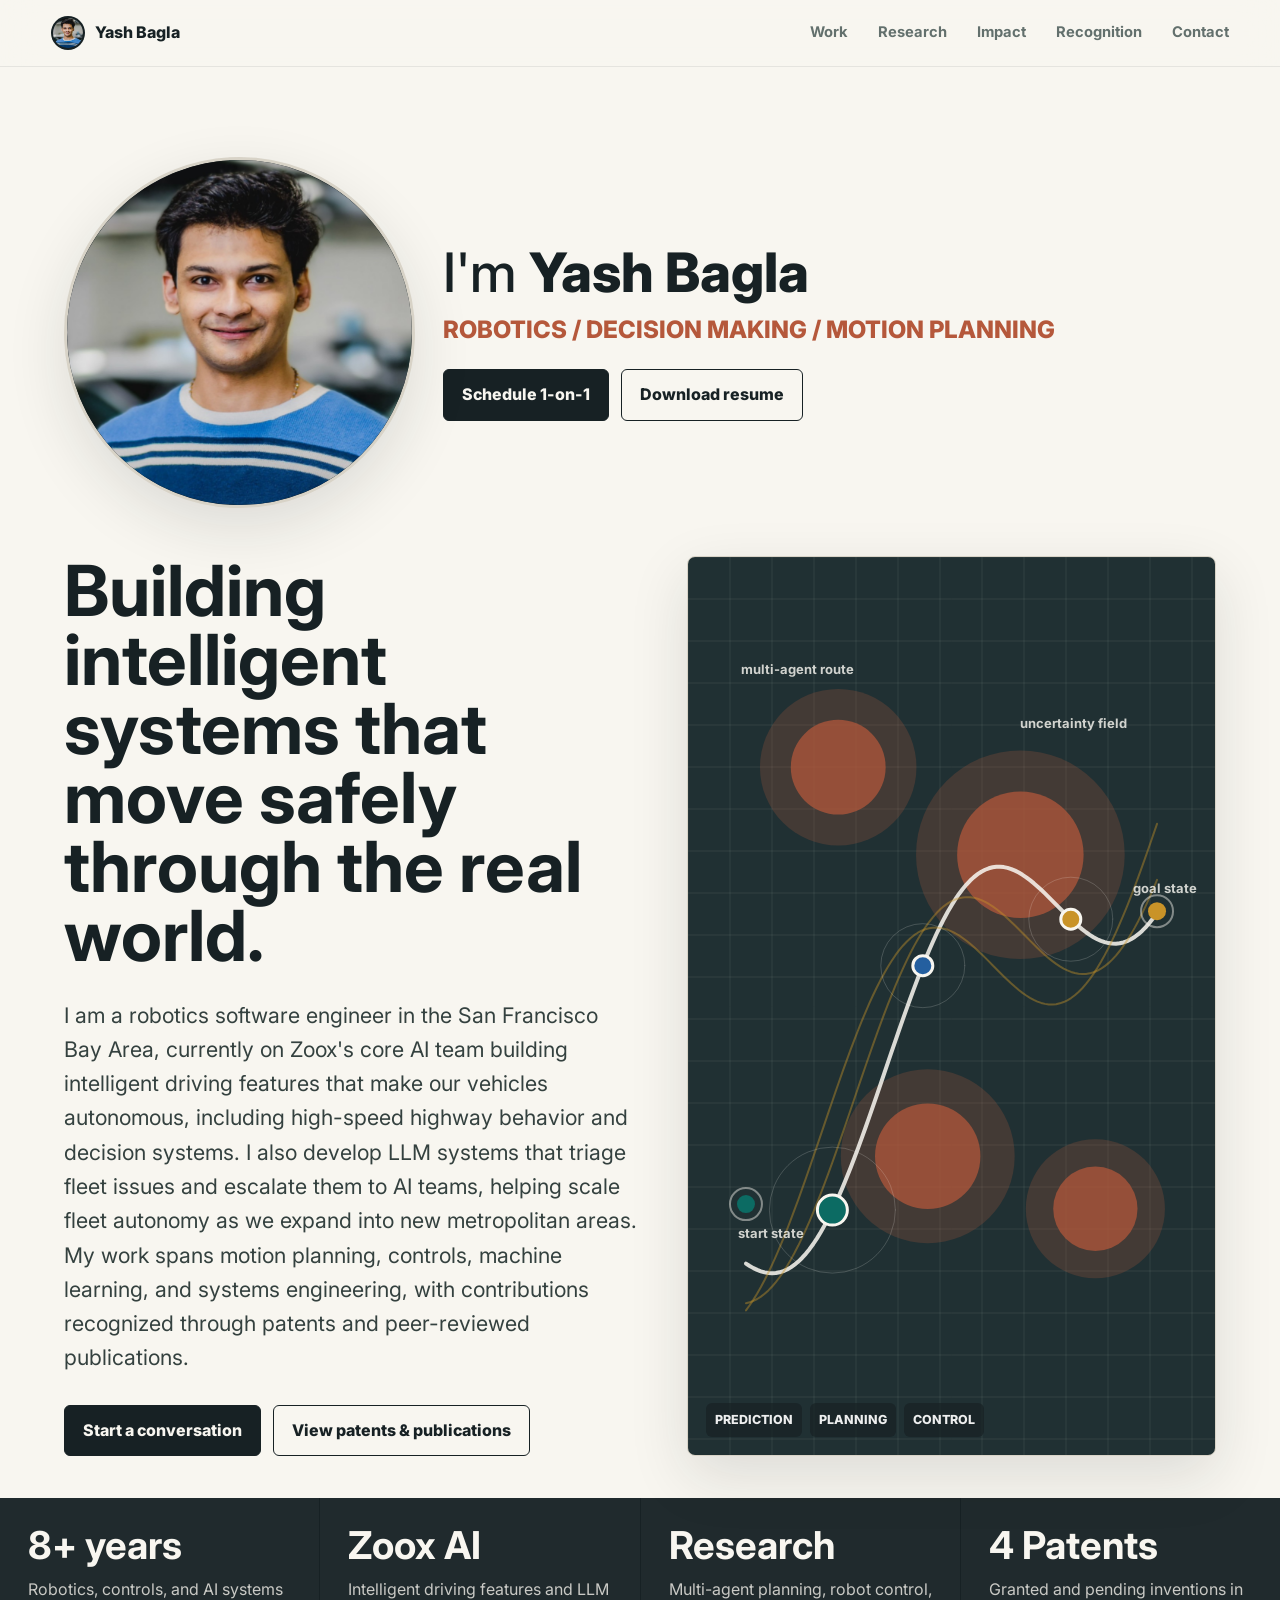
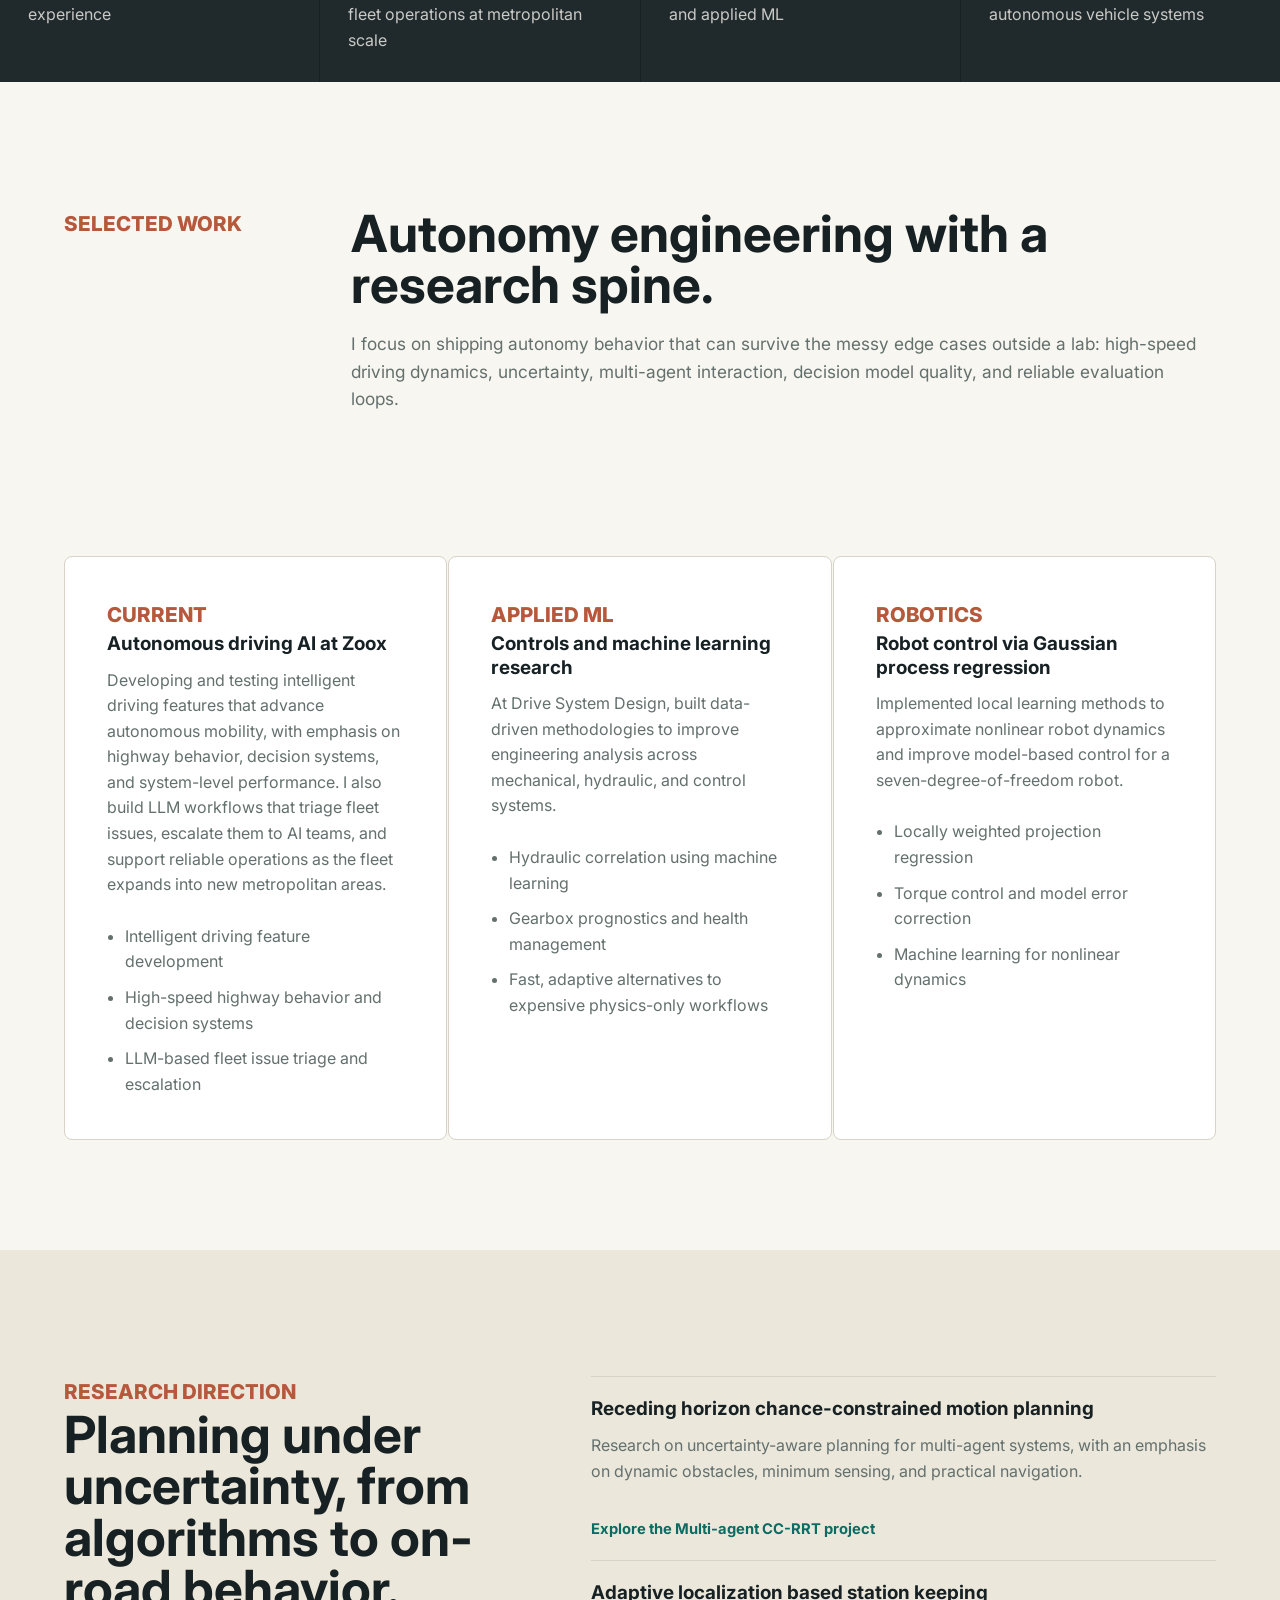
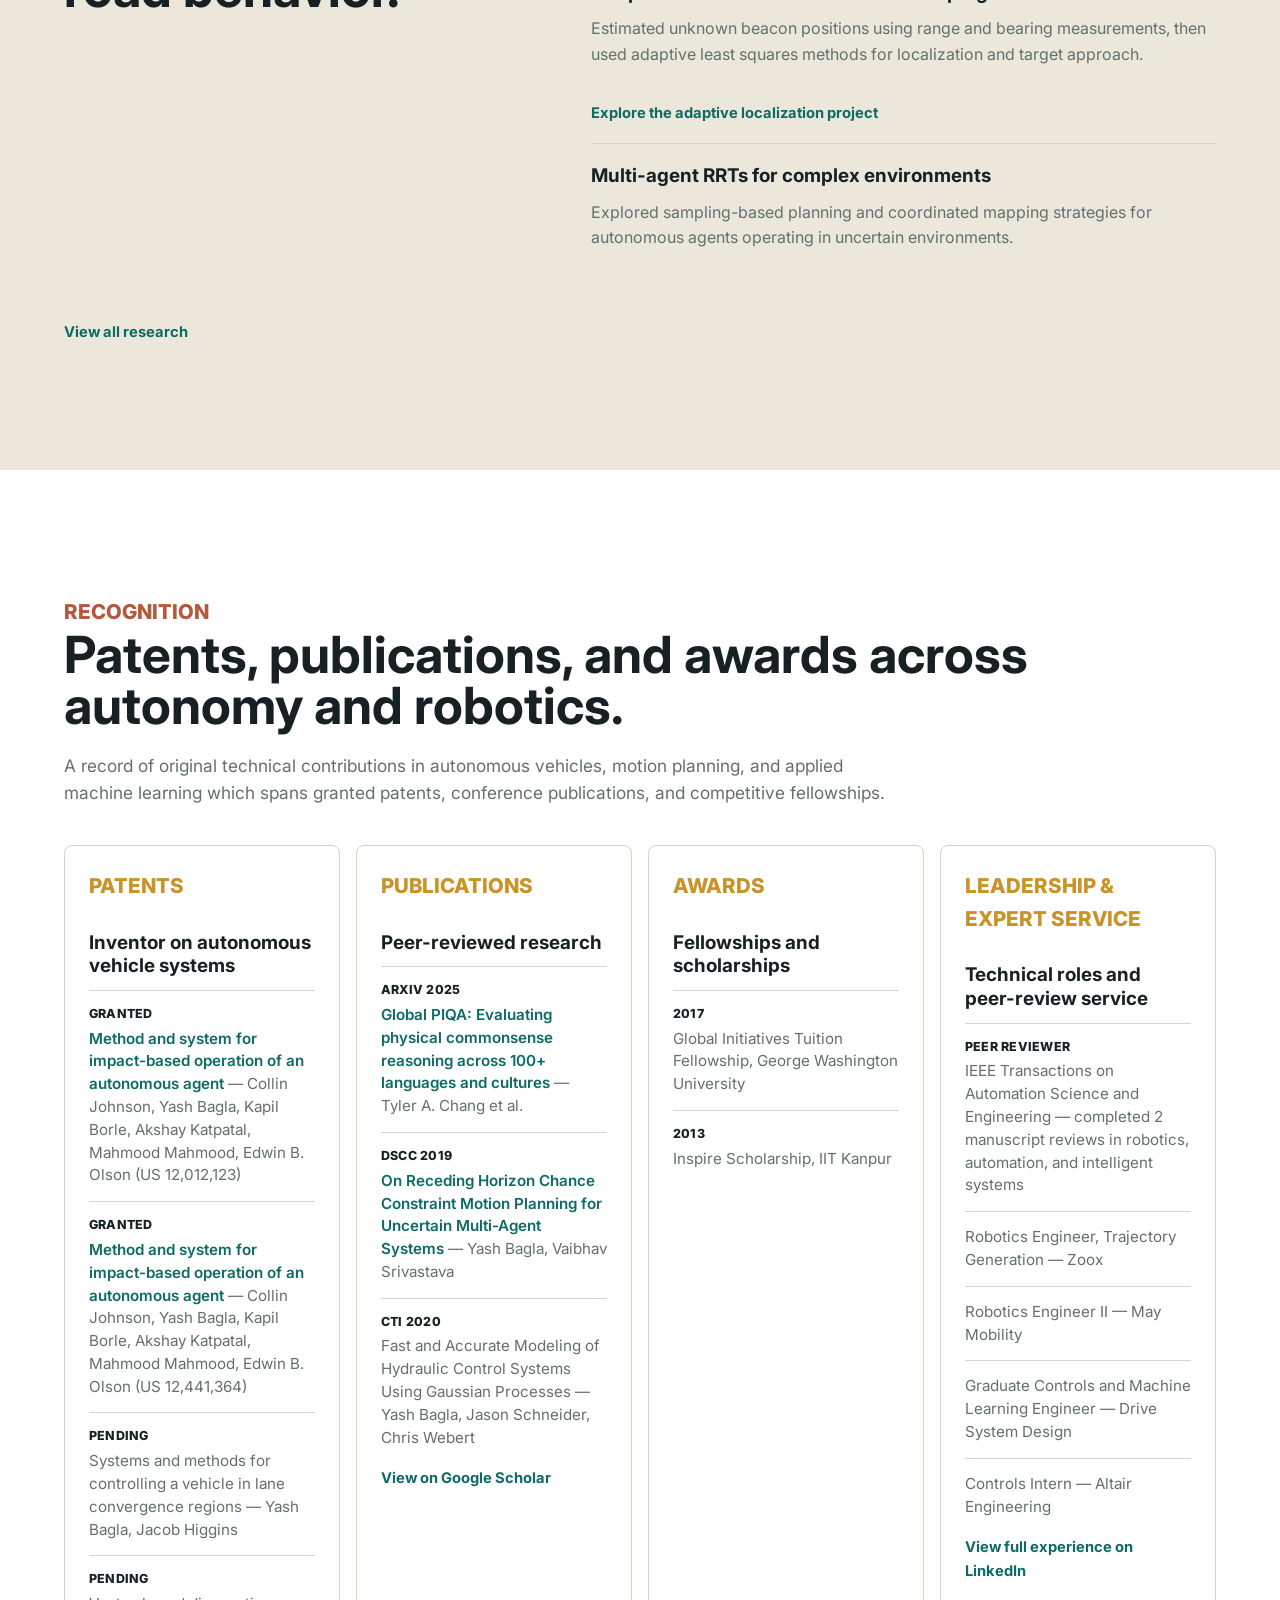
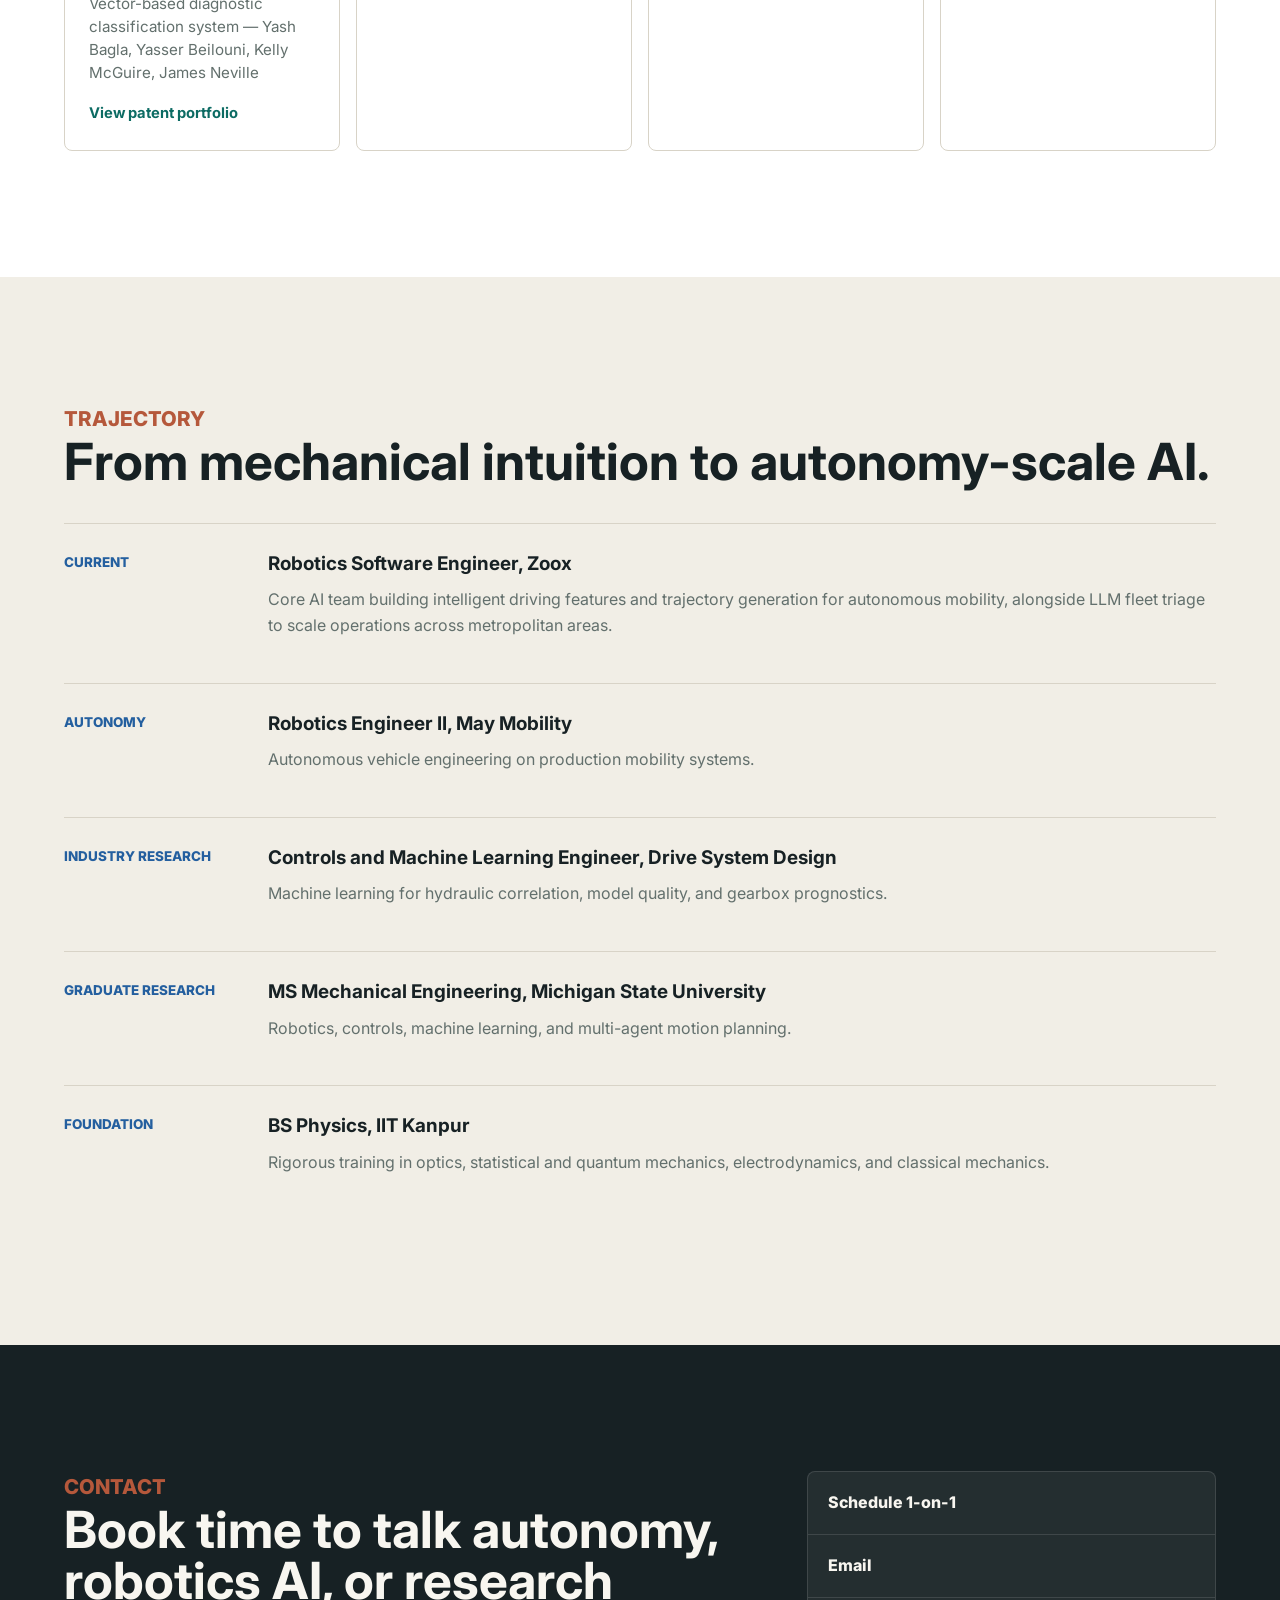
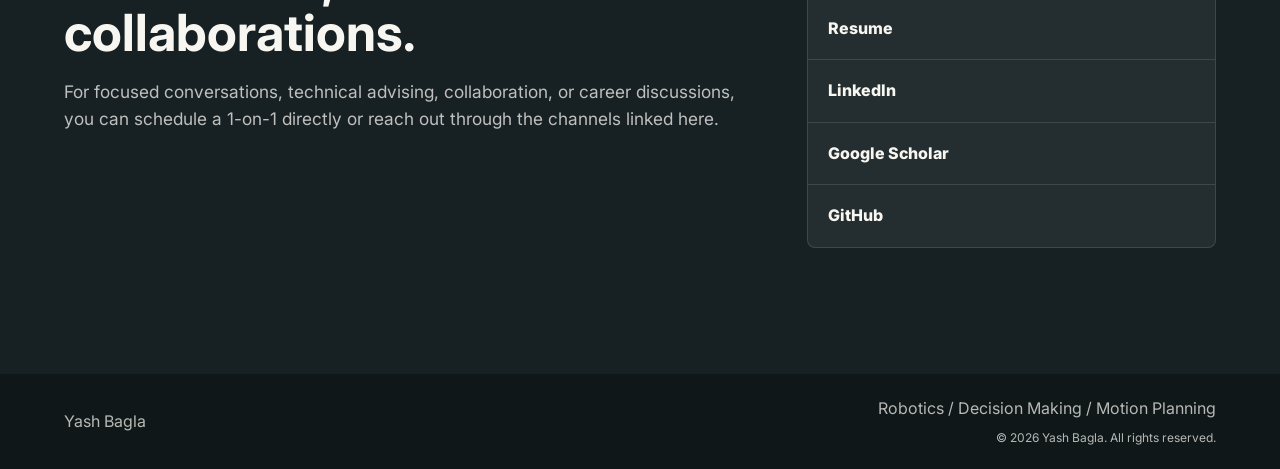
==== commit 7a4baeb9: "Update patent count" ====
--- a/index.html
+++ b/index.html
@@ -150,7 +150,7 @@
           <span>Multi-agent planning, robot control, and applied ML</span>
         </div>
         <div>
-          <strong>Patent Portfolio</strong>
+          <strong>4 Patents</strong>
           <span>Granted and pending inventions in autonomous vehicle systems</span>
         </div>
       </section>
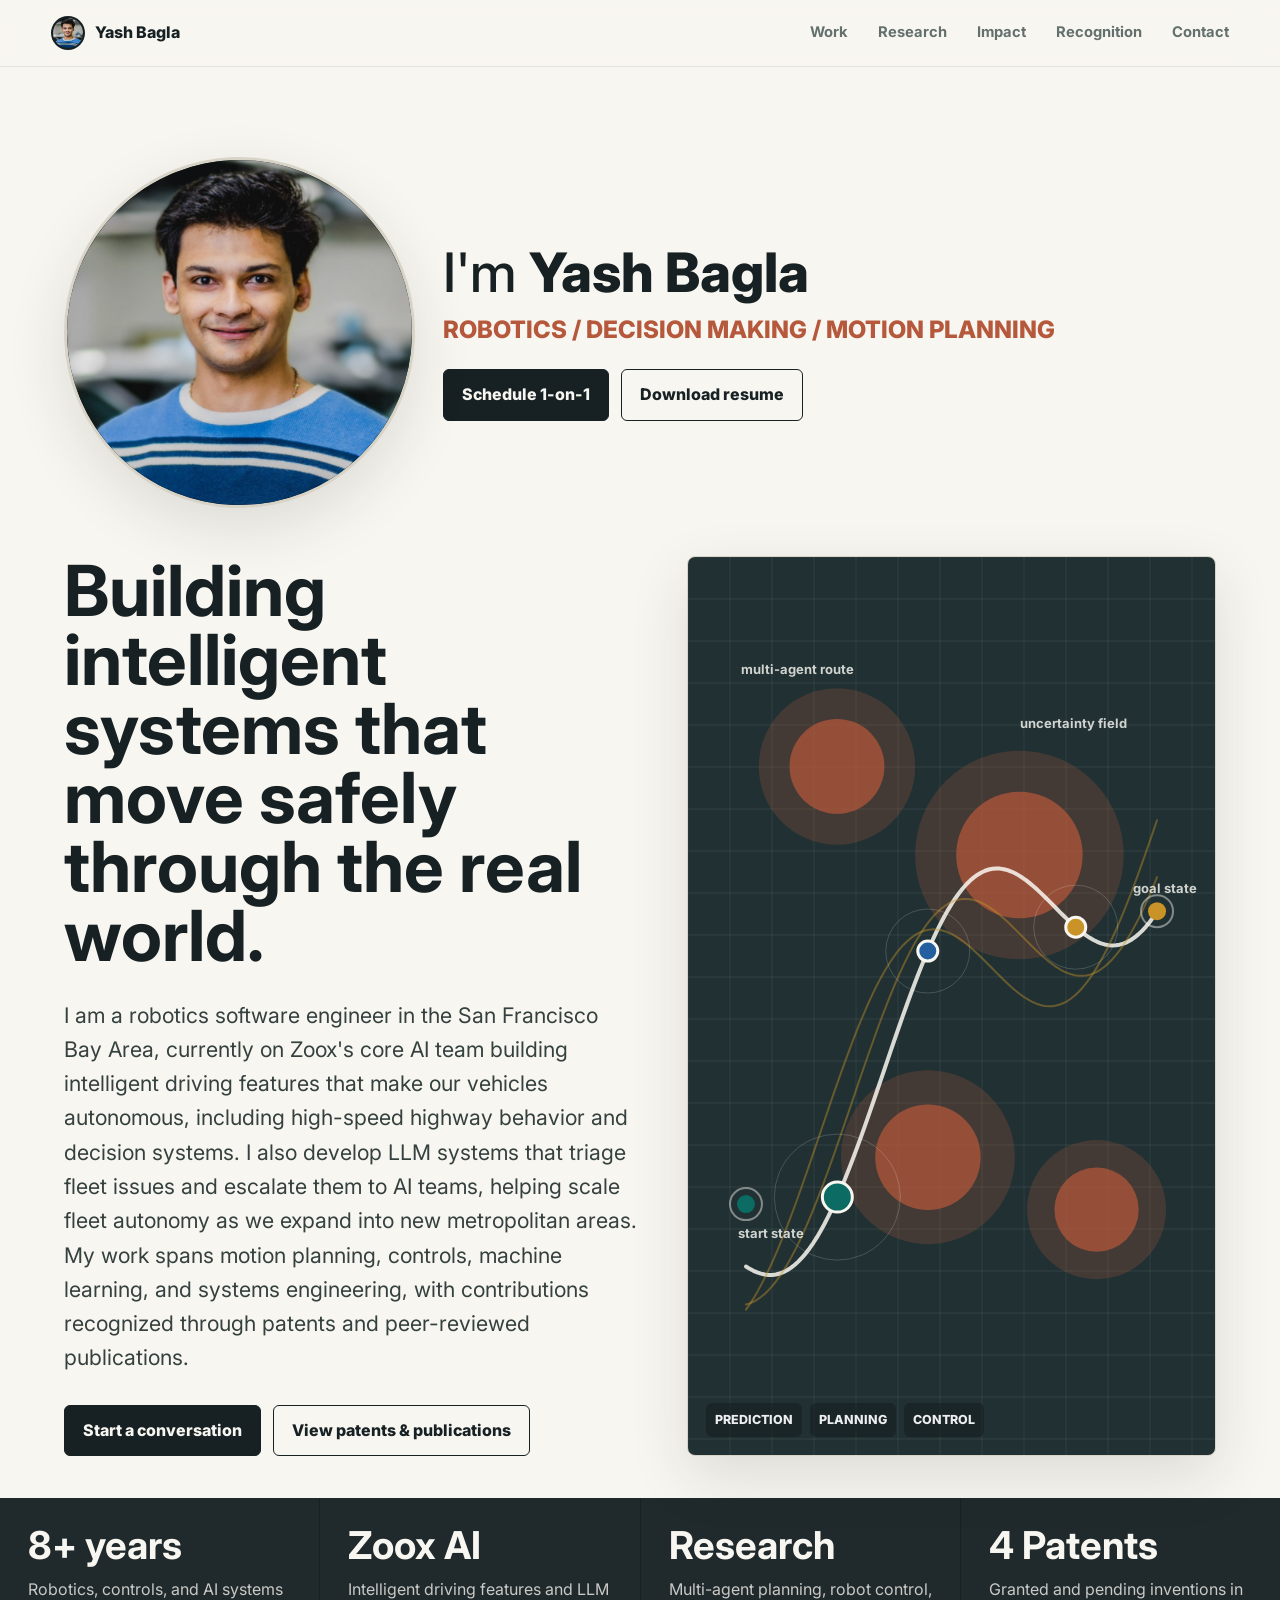
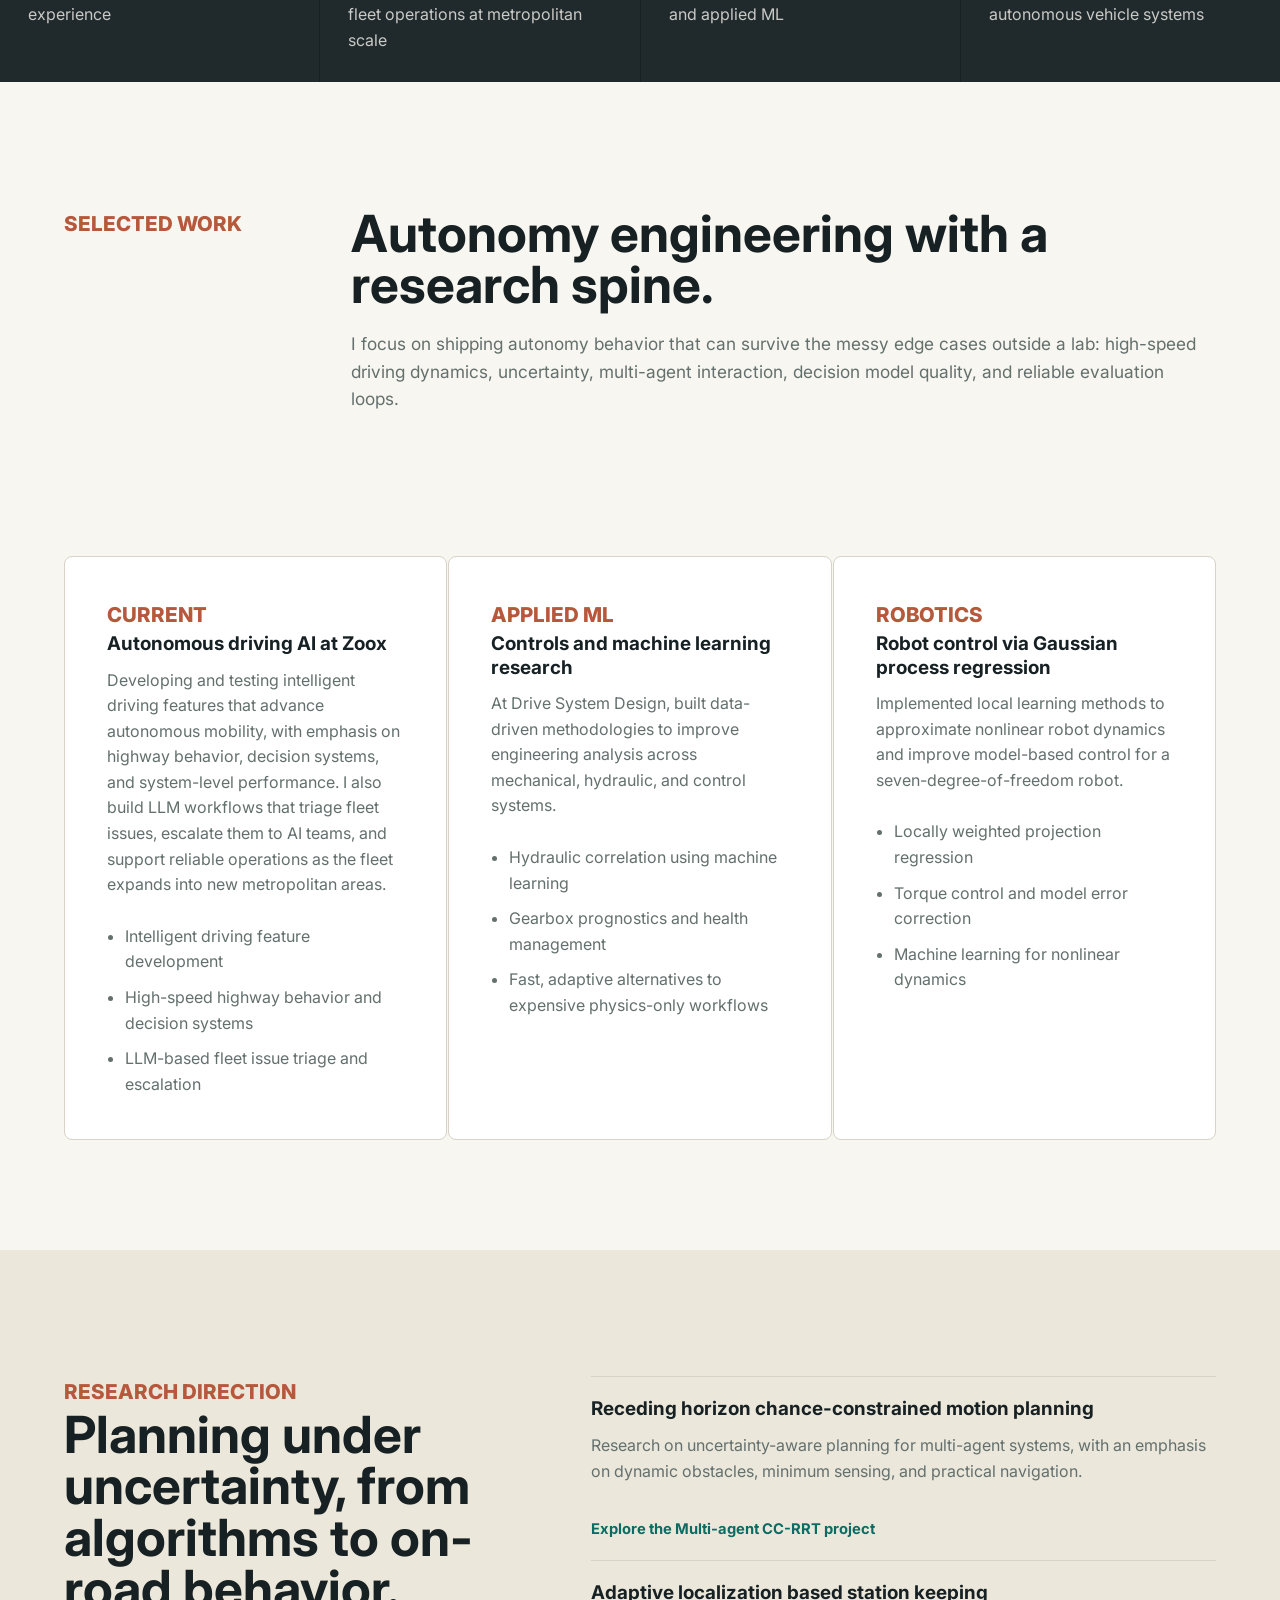
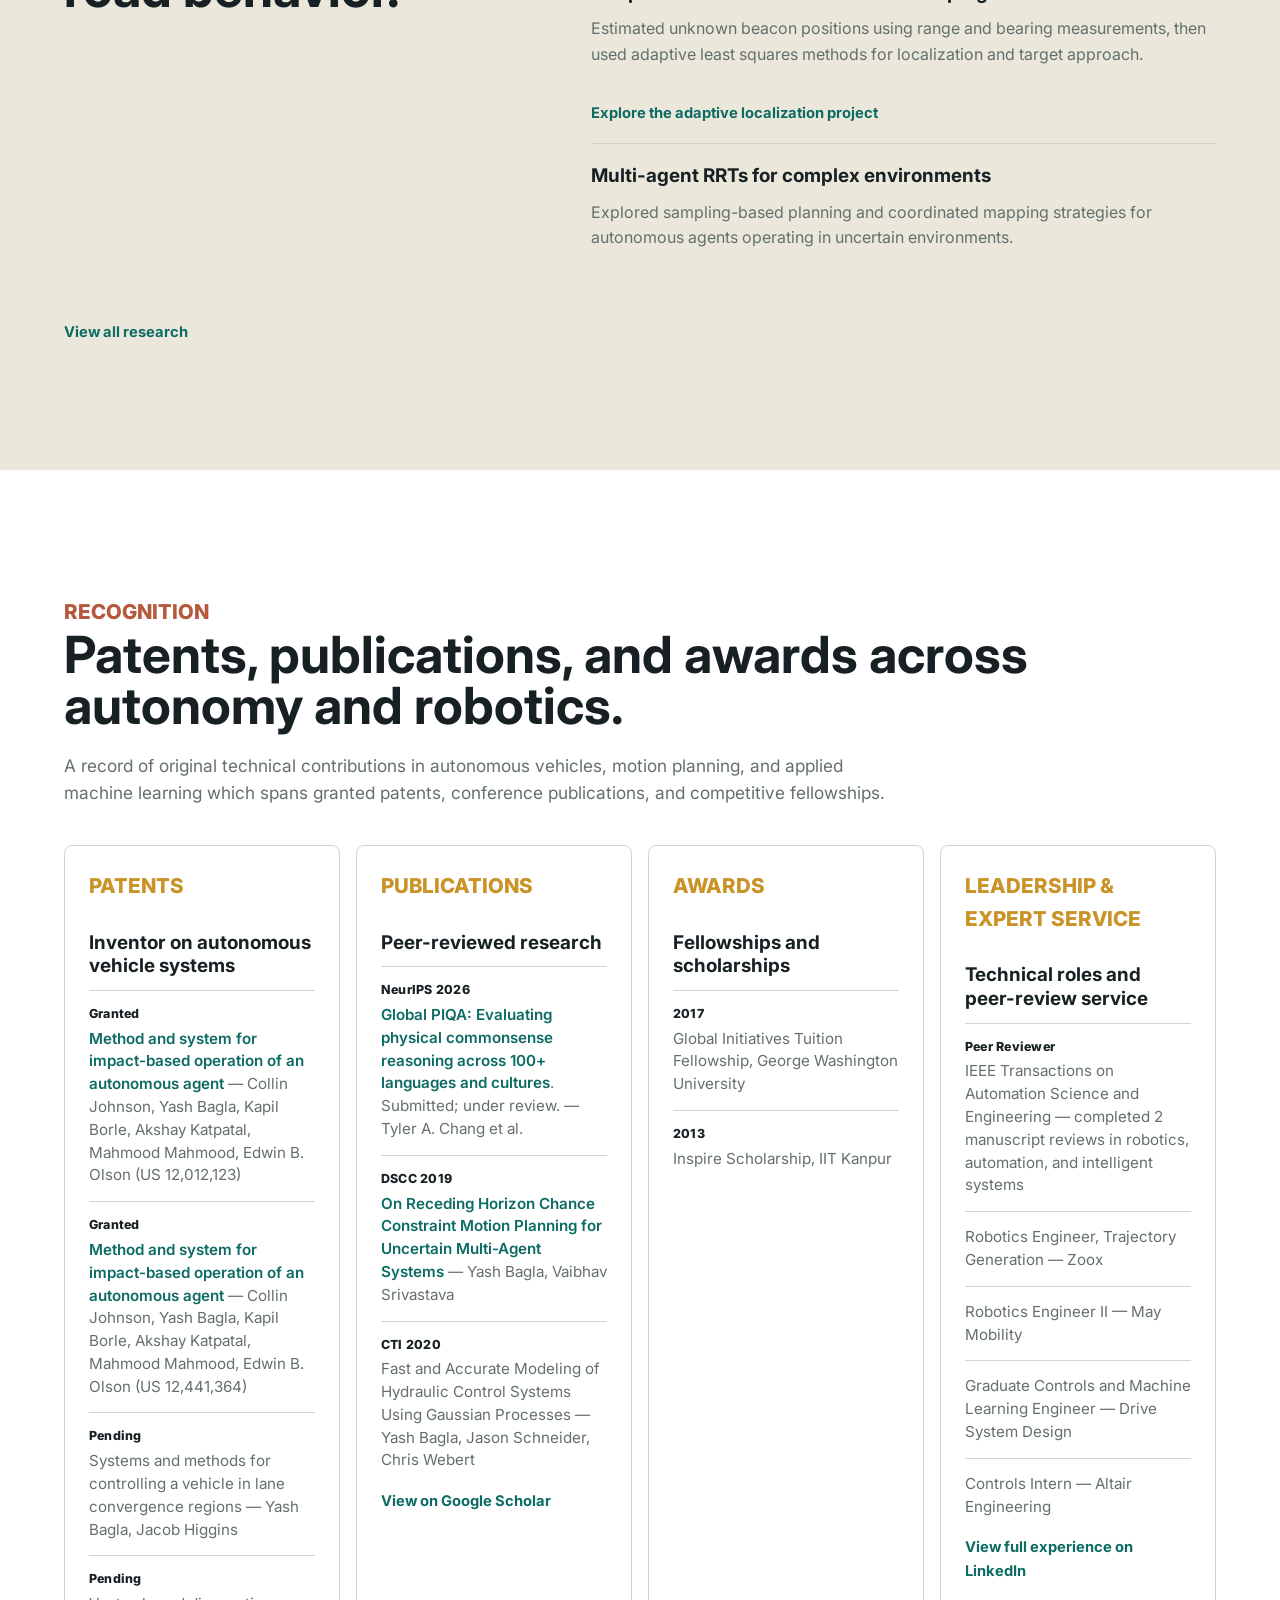
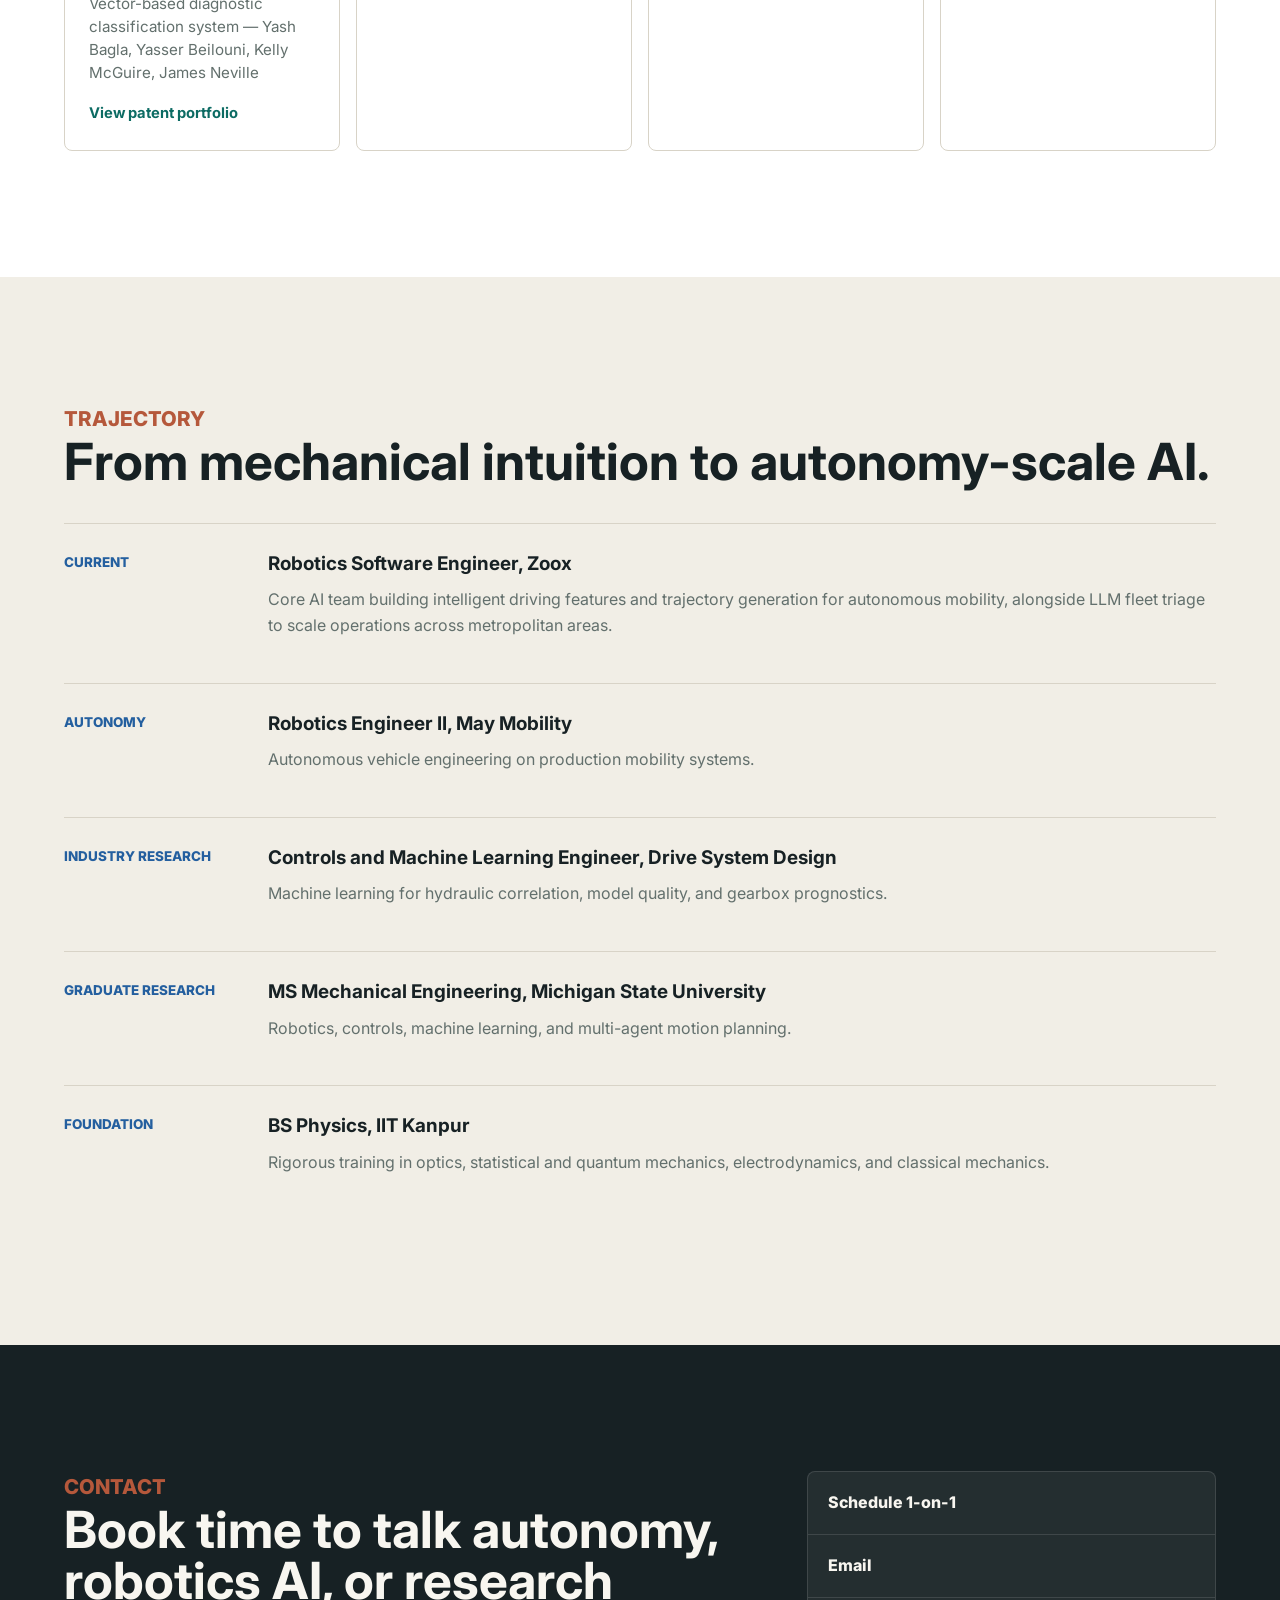
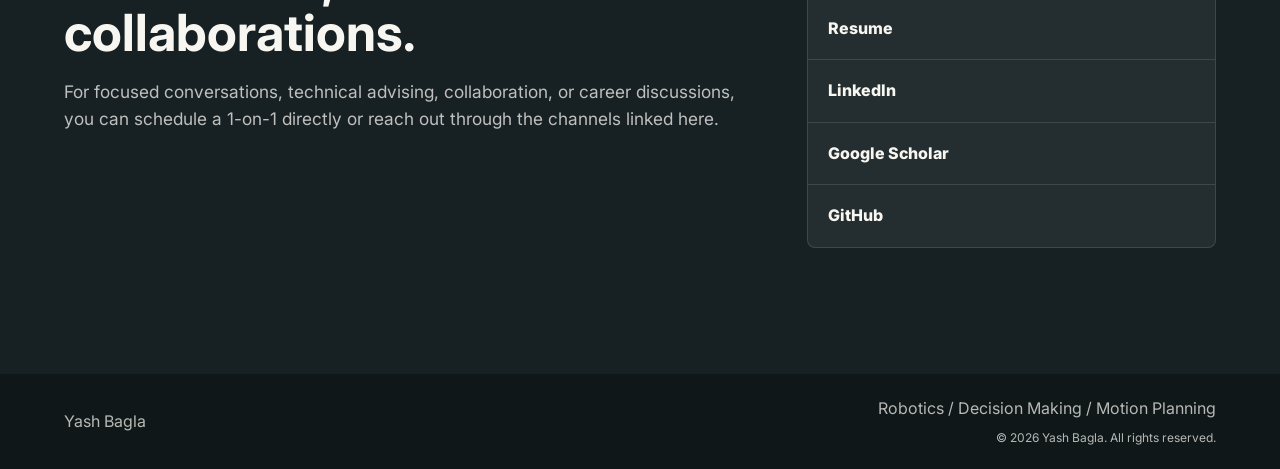
==== commit ba68954d: "Update research and resume with NeurIPS 2026 status" ====
--- a/index.html
+++ b/index.html
@@ -289,11 +289,11 @@
             <h3>Peer-reviewed research</h3>
             <ul class="credential-list">
               <li>
-                <strong>arXiv 2025</strong>
+                <strong>NeurIPS 2026</strong>
                 <a href="https://arxiv.org/abs/2510.24081"
                   >Global PIQA: Evaluating physical commonsense reasoning across 100+ languages and
                   cultures</a
-                >
+                >. Submitted; under review.
                 — Tyler A. Chang et al.
               </li>
               <li>
--- a/styles.css
+++ b/styles.css
@@ -508,7 +508,6 @@
   font-weight: 800;
   letter-spacing: 0.02em;
   margin-bottom: 4px;
-  text-transform: uppercase;
 }
 
 .credential-list a {
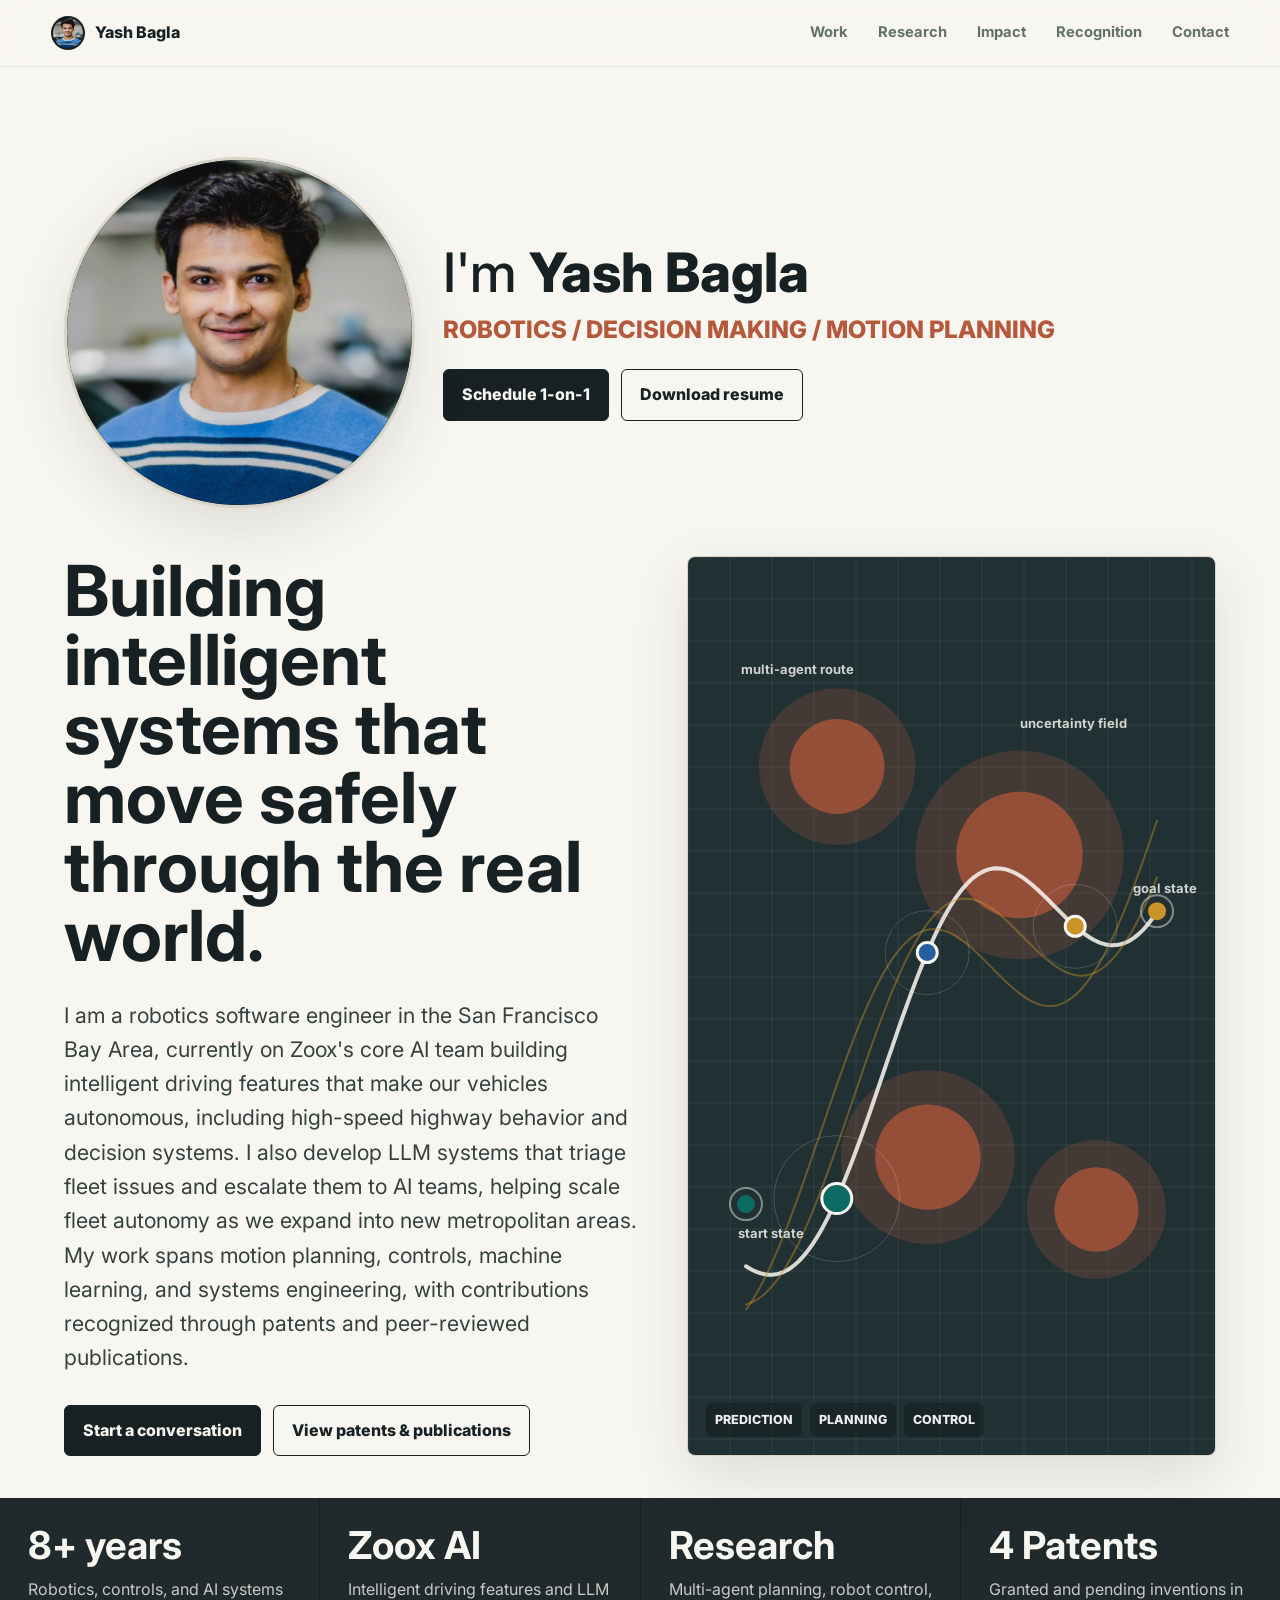
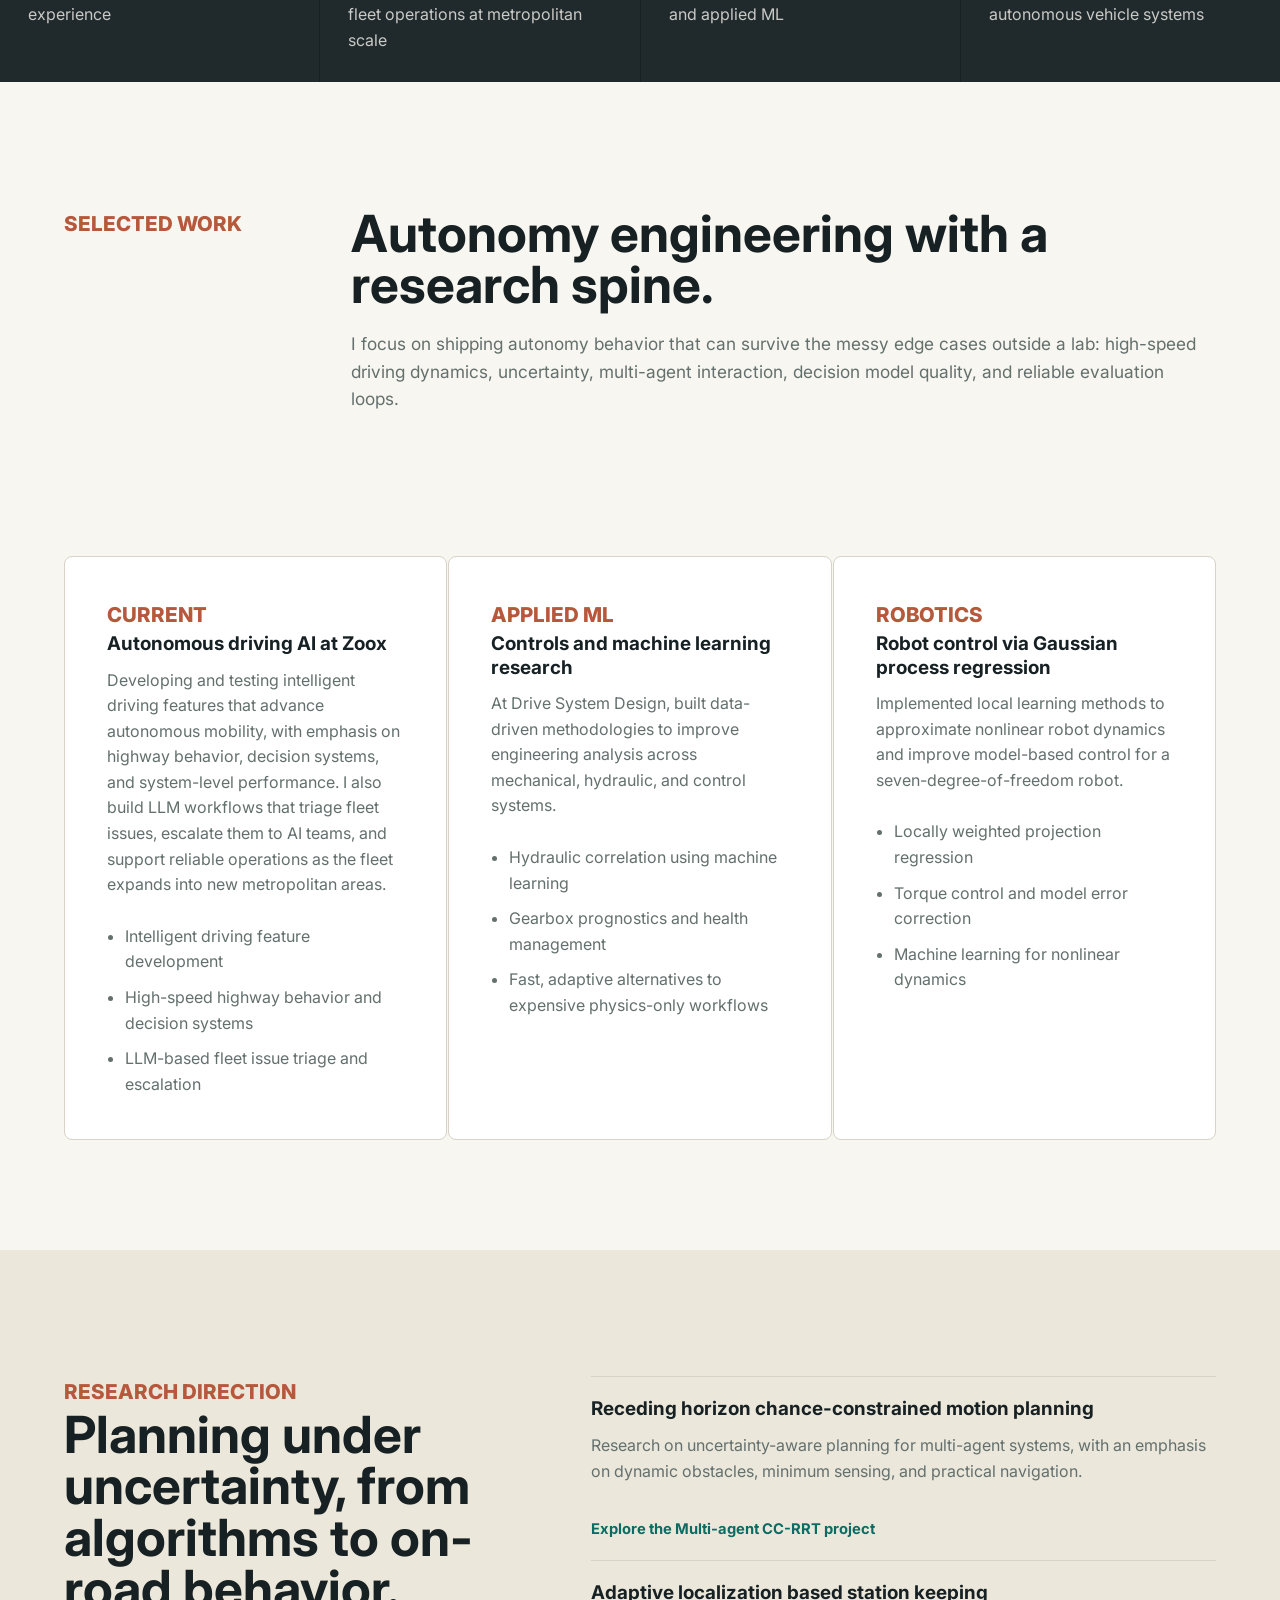
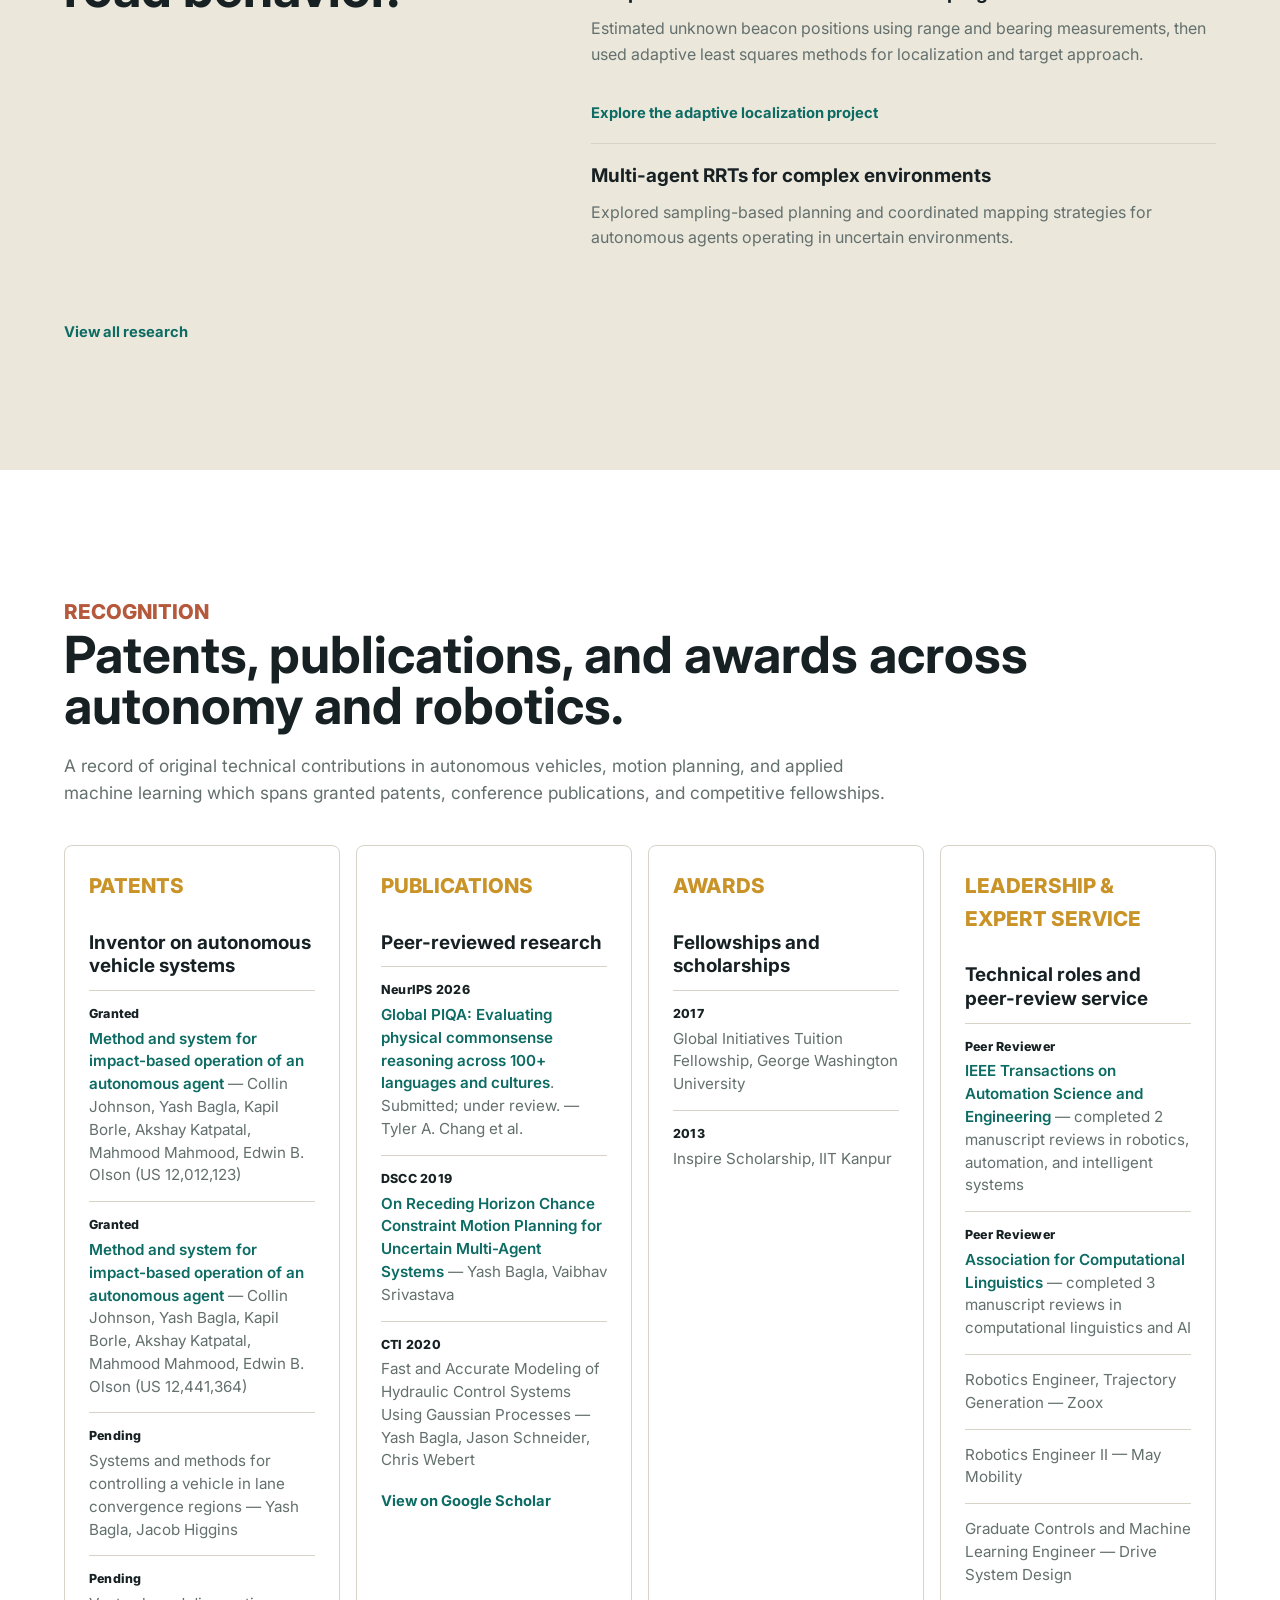
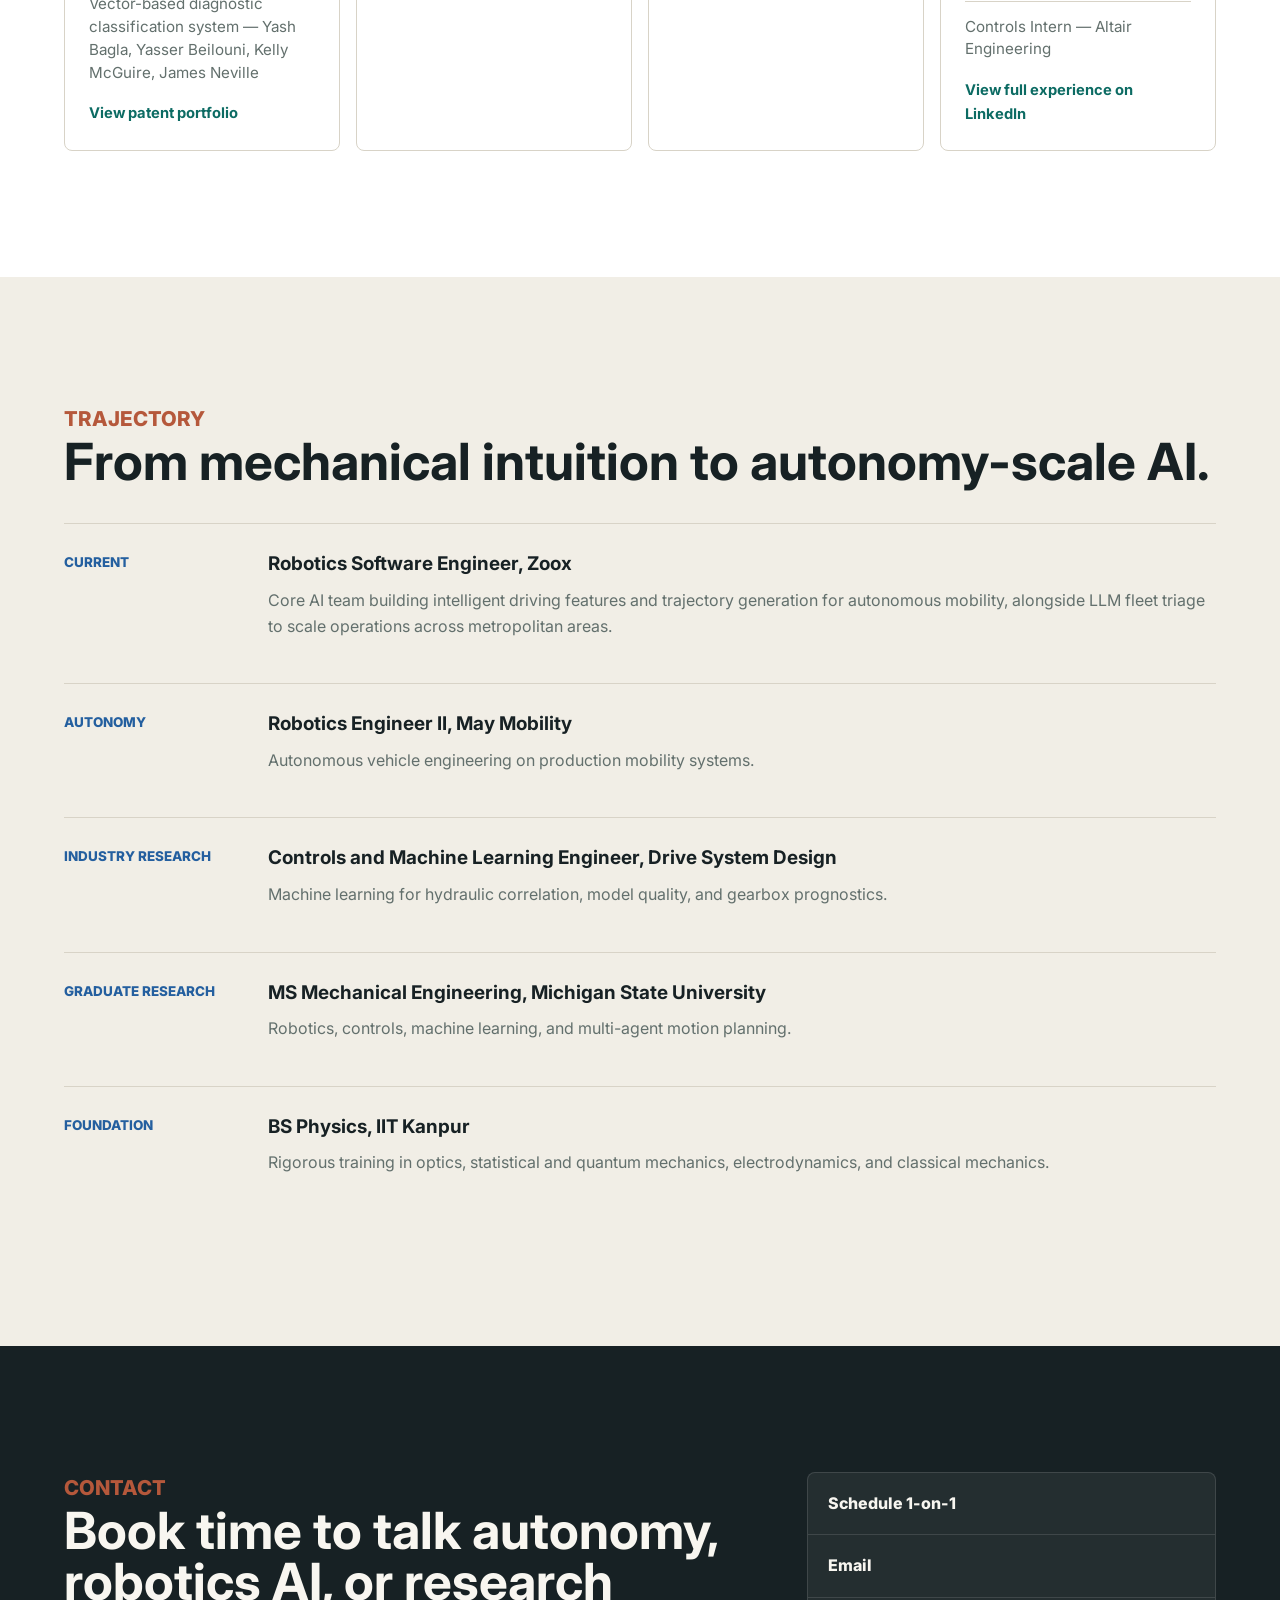
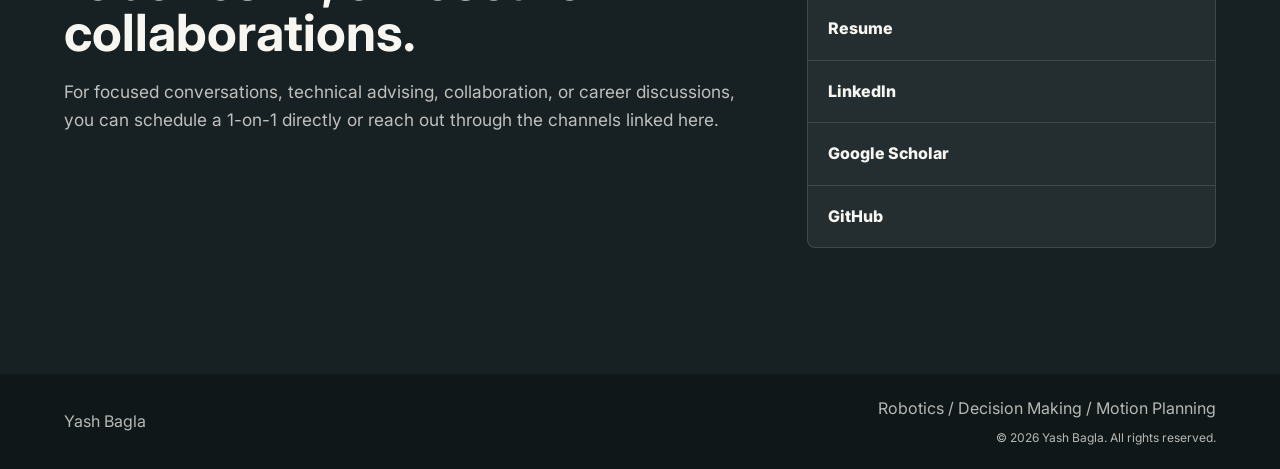
==== commit a44e1dbd: "Add peer review links to resume and site" ====
--- a/index.html
+++ b/index.html
@@ -329,8 +329,14 @@
             <h3>Technical roles and peer-review service</h3>
             <ul class="credential-list">
               <li>
-                <strong>Peer Reviewer</strong> IEEE Transactions on Automation Science and Engineering
+                <strong>Peer Reviewer</strong>
+                <a href="https://www.ieee-ras.org/publications/t-ase/">IEEE Transactions on Automation Science and Engineering</a>
                 — completed 2 manuscript reviews in robotics, automation, and intelligent systems
+              </li>
+              <li>
+                <strong>Peer Reviewer</strong>
+                <a href="https://www.aclweb.org/portal/">Association for Computational Linguistics</a>
+                — completed 3 manuscript reviews in computational linguistics and AI
               </li>
               <li>Robotics Engineer, Trajectory Generation — Zoox</li>
               <li>Robotics Engineer II — May Mobility</li>
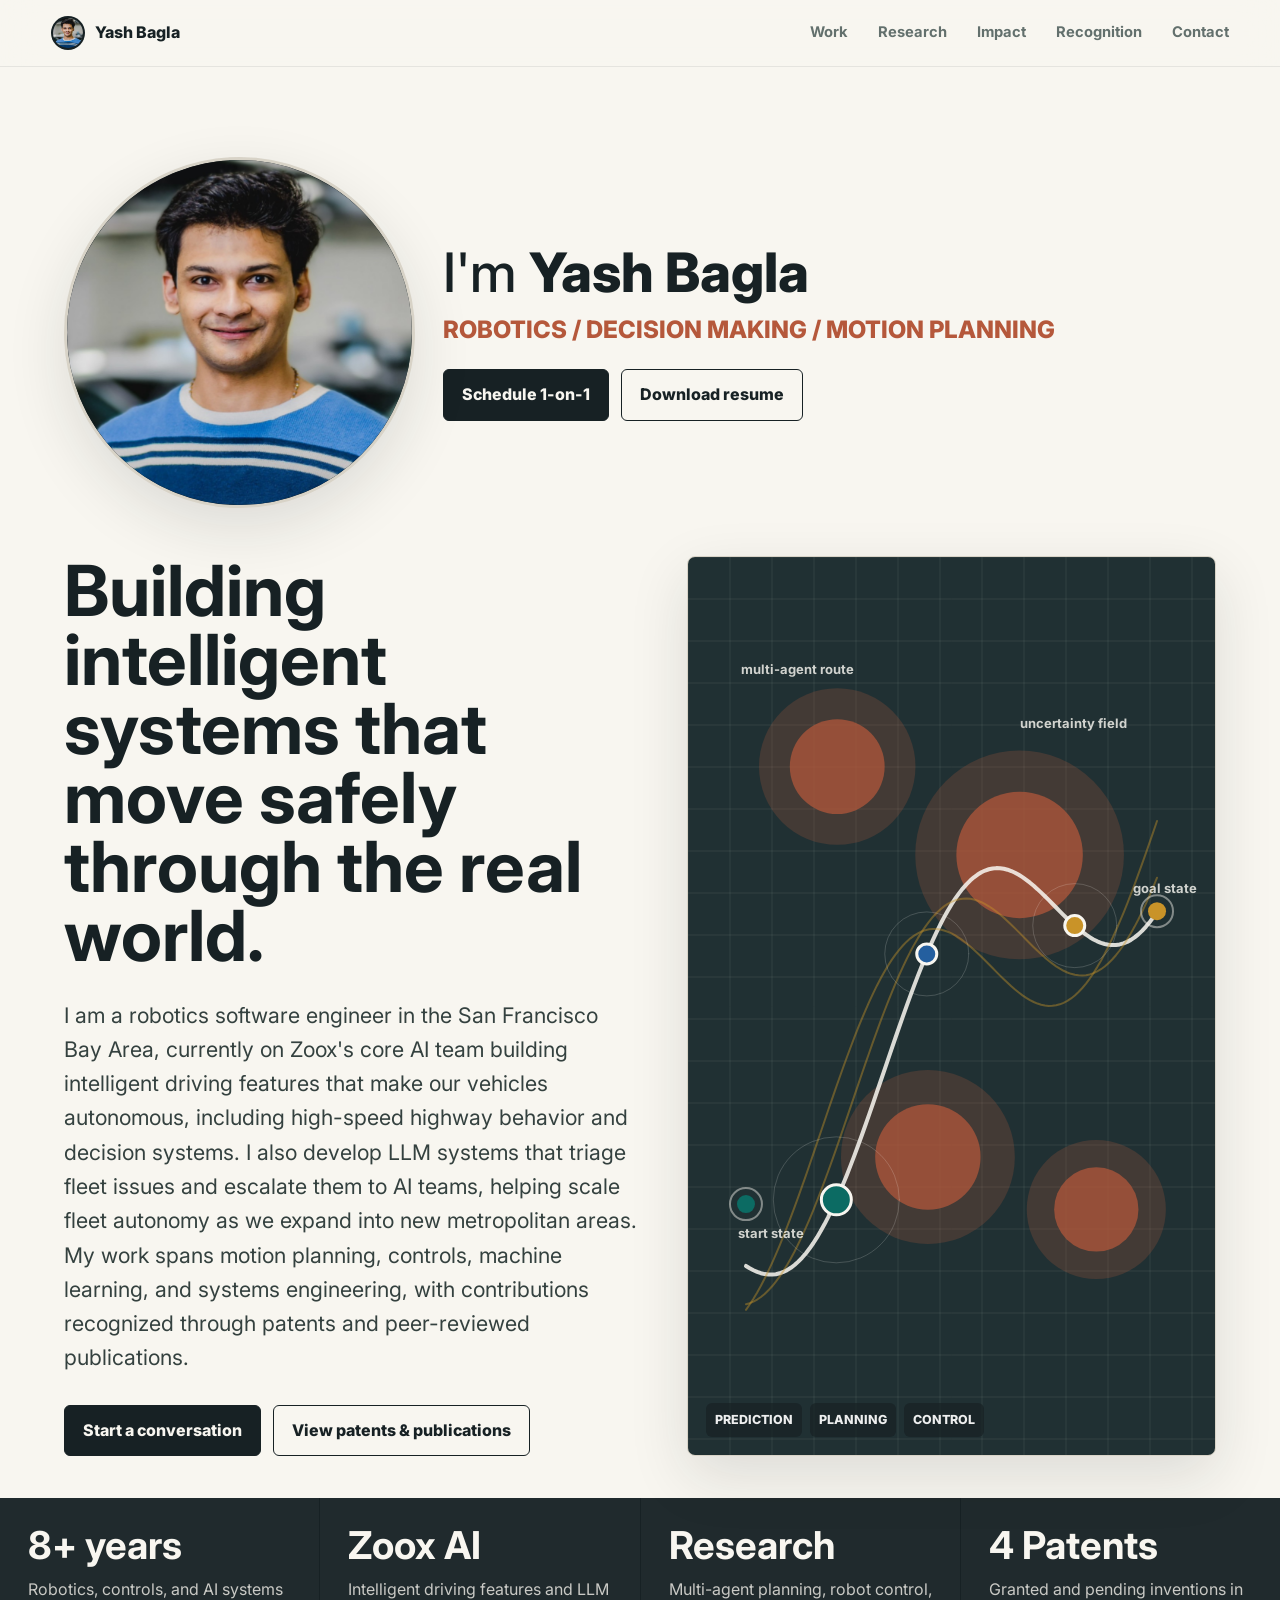
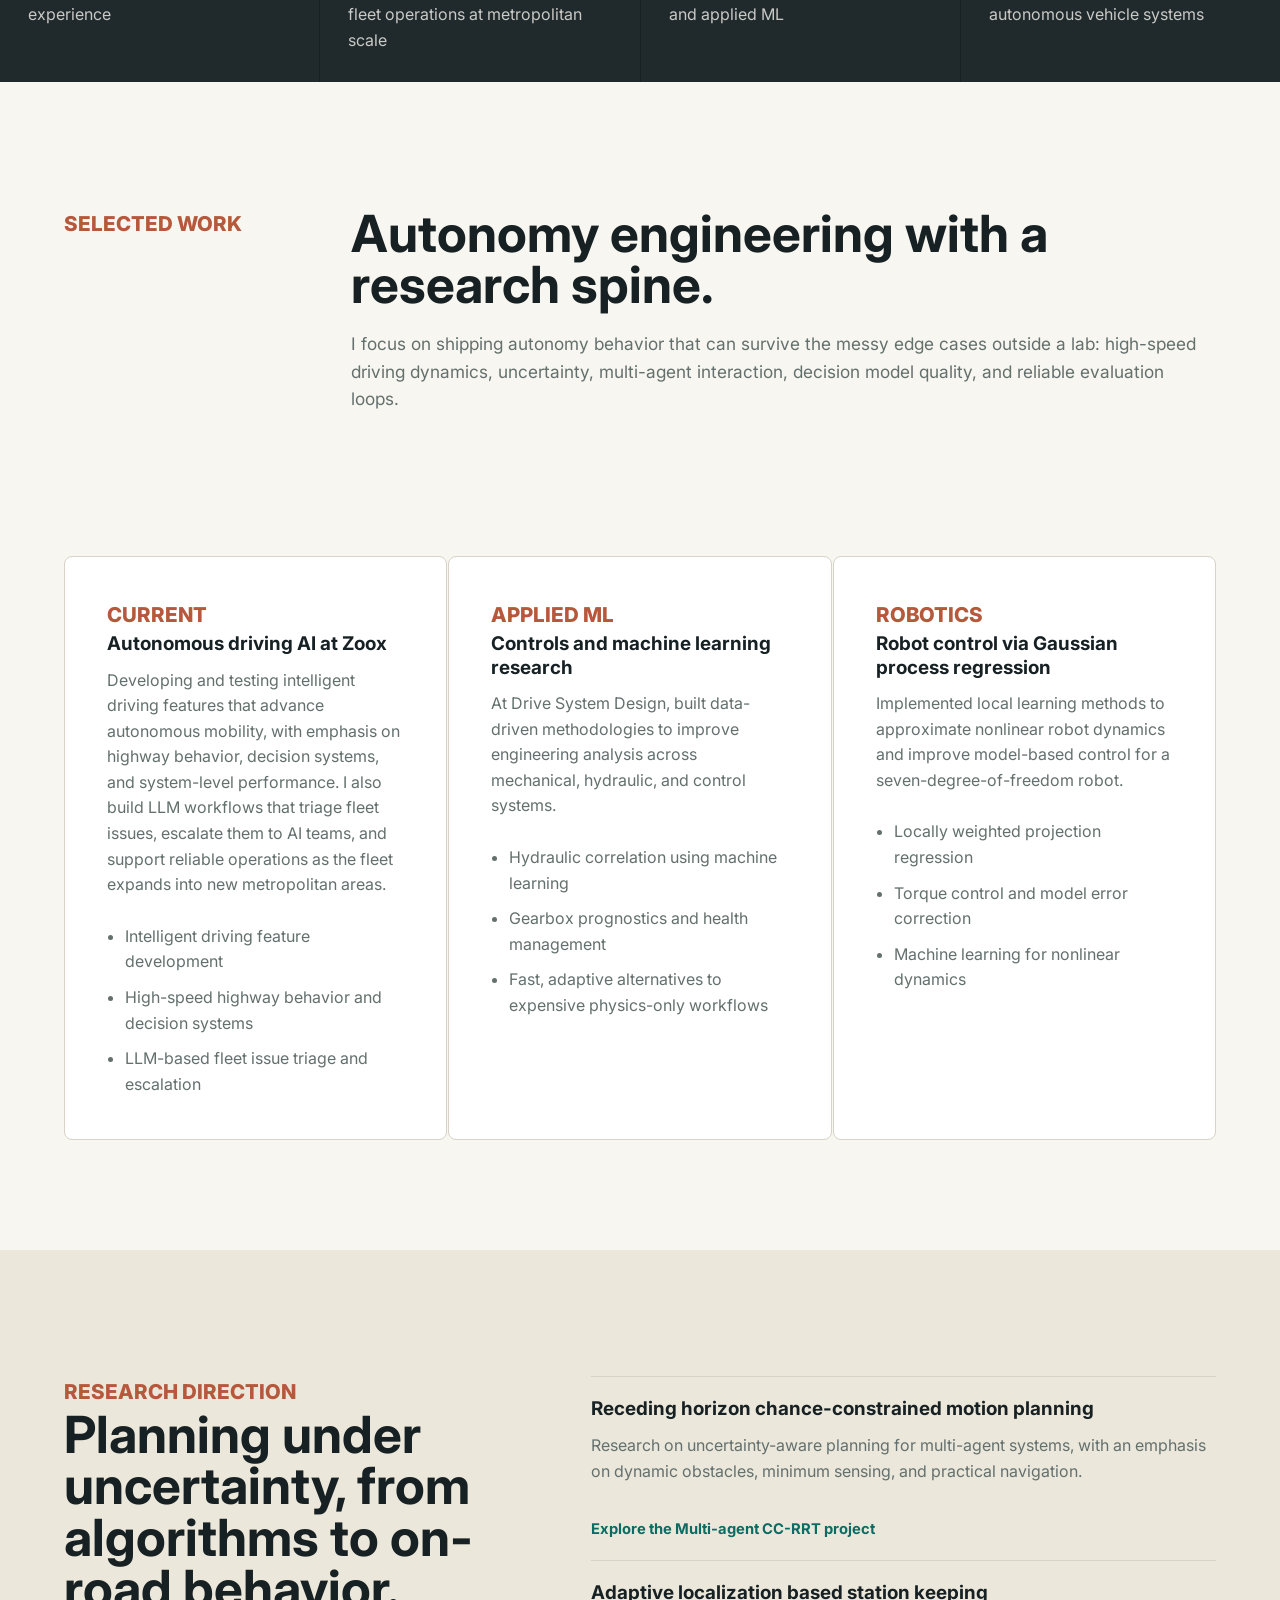
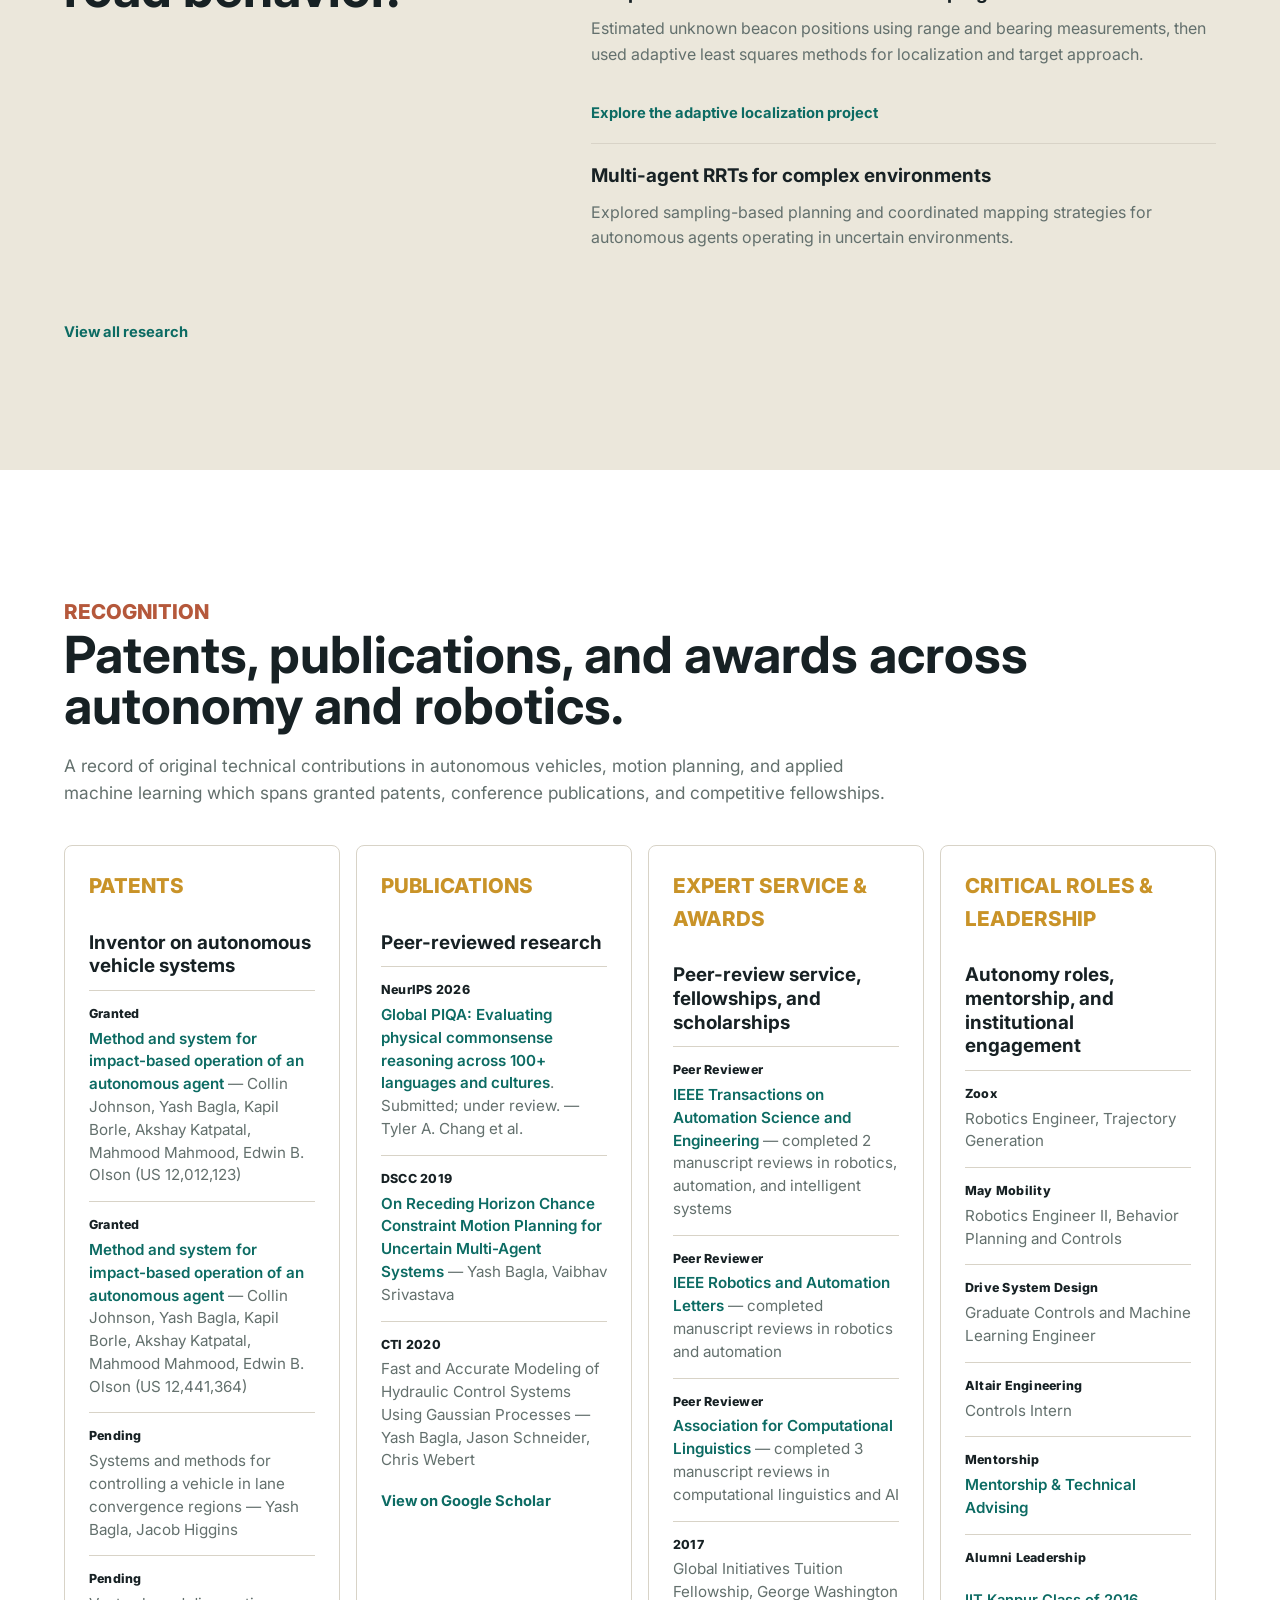
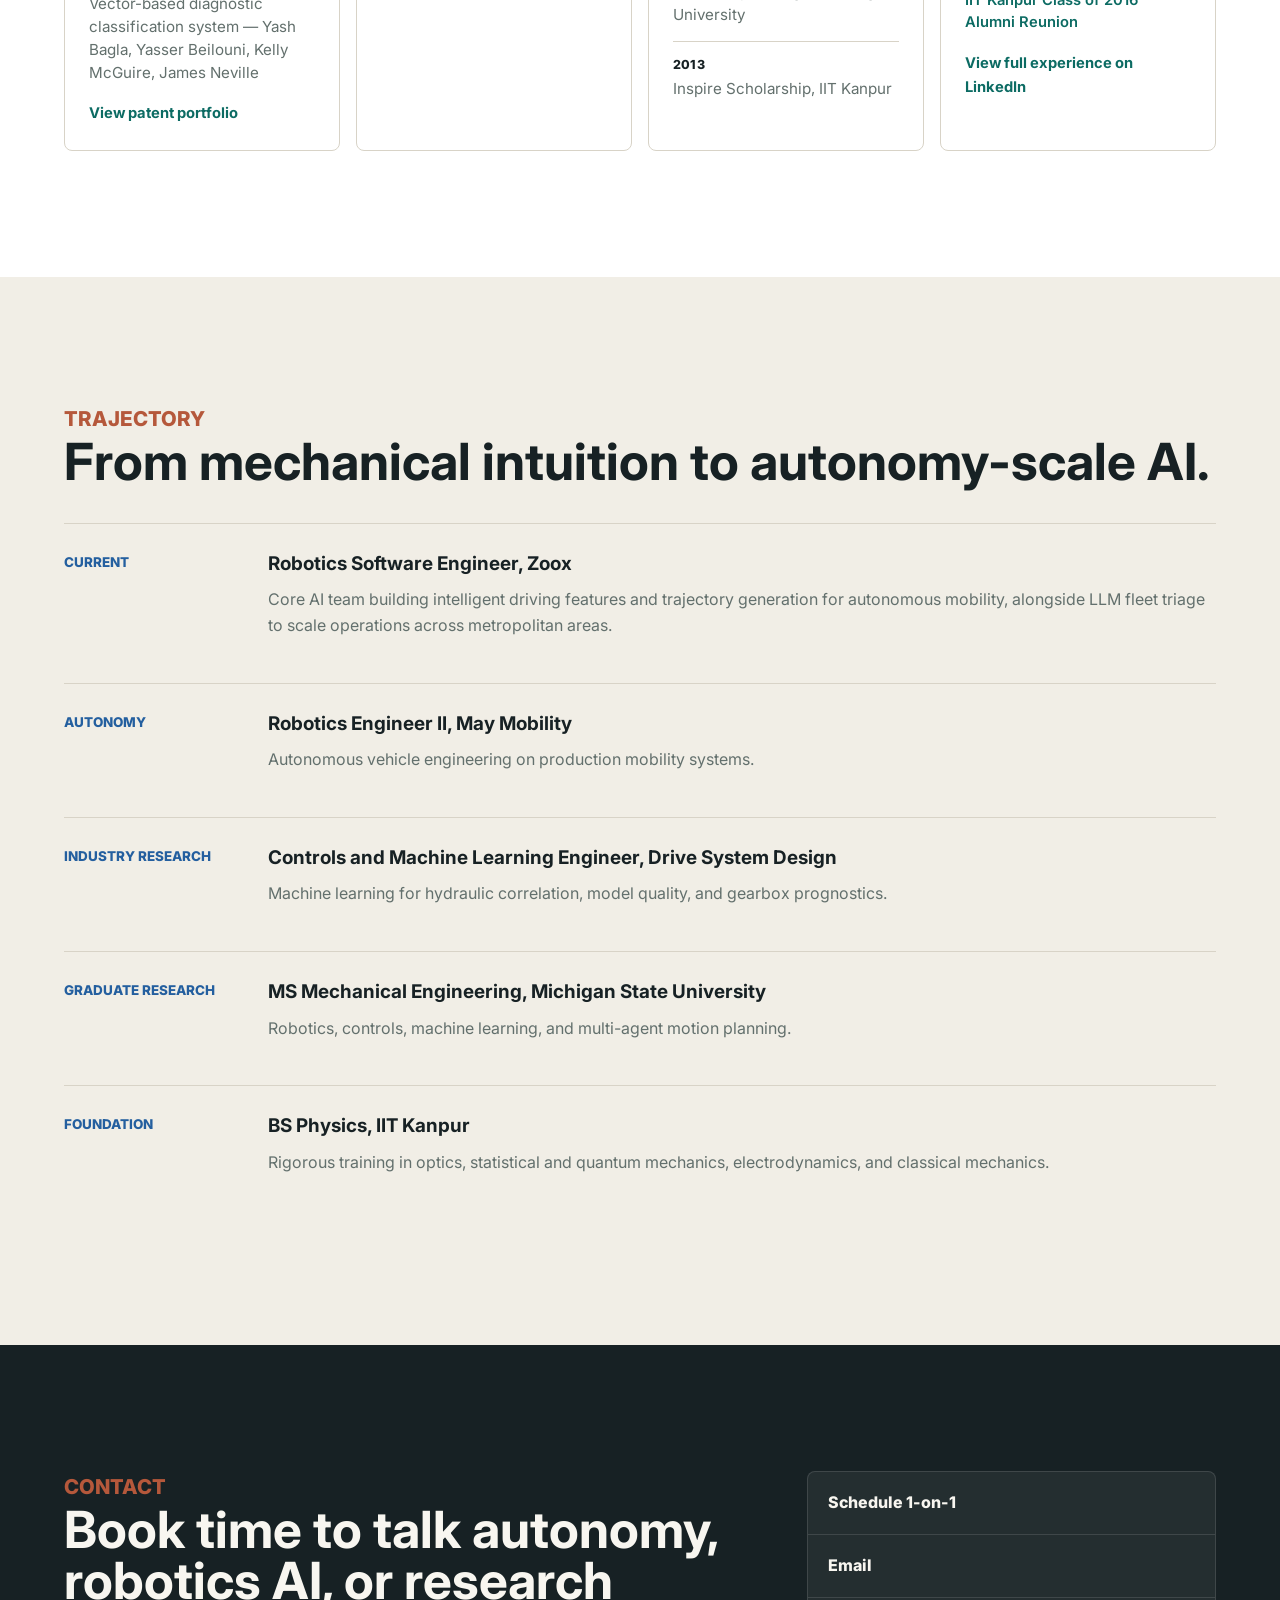
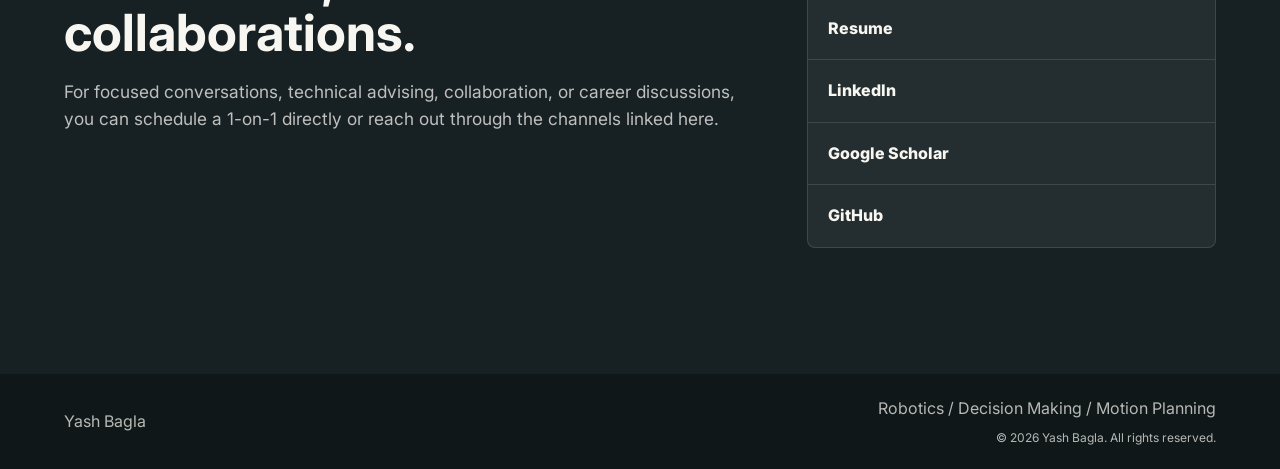
==== commit 79244c2a: "Cleaned up Expert Service and Awards section and then Critical Roles and Leadership section" ====
--- a/index.html
+++ b/index.html
@@ -314,19 +314,8 @@
             >
           </article>
           <article>
-            <span>Awards</span>
-            <h3>Fellowships and scholarships</h3>
-            <ul class="credential-list">
-              <li>
-                <strong>2017</strong> Global Initiatives Tuition Fellowship, George Washington
-                University
-              </li>
-              <li><strong>2013</strong> Inspire Scholarship, IIT Kanpur</li>
-            </ul>
-          </article>
-          <article>
-            <span>Leadership &amp; Expert Service</span>
-            <h3>Technical roles and peer-review service</h3>
+            <span>Expert Service &amp; Awards</span>
+            <h3>Peer-review service, fellowships, and scholarships</h3>
             <ul class="credential-list">
               <li>
                 <strong>Peer Reviewer</strong>
@@ -335,13 +324,37 @@
               </li>
               <li>
                 <strong>Peer Reviewer</strong>
+                <a href="https://www.ieee-ras.org/publications/ra-l/">IEEE Robotics and Automation Letters</a>
+                — completed manuscript reviews in robotics and automation
+              </li>
+              <li>
+                <strong>Peer Reviewer</strong>
                 <a href="https://www.aclweb.org/portal/">Association for Computational Linguistics</a>
                 — completed 3 manuscript reviews in computational linguistics and AI
               </li>
-              <li>Robotics Engineer, Trajectory Generation — Zoox</li>
-              <li>Robotics Engineer II — May Mobility</li>
-              <li>Graduate Controls and Machine Learning Engineer — Drive System Design</li>
-              <li>Controls Intern — Altair Engineering</li>
+              <li>
+                <strong>2017</strong> Global Initiatives Tuition Fellowship, George Washington
+                University
+              </li>
+              <li><strong>2013</strong> Inspire Scholarship, IIT Kanpur</li>
+            </ul>
+          </article>
+          <article>
+            <span>Critical Roles &amp; Leadership</span>
+            <h3>Autonomy roles, mentorship, and institutional engagement</h3>
+            <ul class="credential-list">
+              <li><strong>Zoox</strong> Robotics Engineer, Trajectory Generation</li>
+              <li><strong>May Mobility</strong> Robotics Engineer II, Behavior Planning and Controls</li>
+              <li><strong>Drive System Design</strong> Graduate Controls and Machine Learning Engineer</li>
+              <li><strong>Altair Engineering</strong> Controls Intern</li>
+              <li>
+                <strong>Mentorship</strong>
+                <a href="impact/mentoring/">Mentorship &amp; Technical Advising</a>
+              </li>
+              <li>
+                <strong>Alumni Leadership</strong>
+                <a class="inline-link" href="https://iitk.ac.in/dora/reunion/class-of-2016/">IIT Kanpur Class of 2016 Alumni Reunion</a>
+              </li>
             </ul>
             <a class="inline-link" href="https://www.linkedin.com/in/yash-bagla/">View full experience on LinkedIn</a>
           </article>
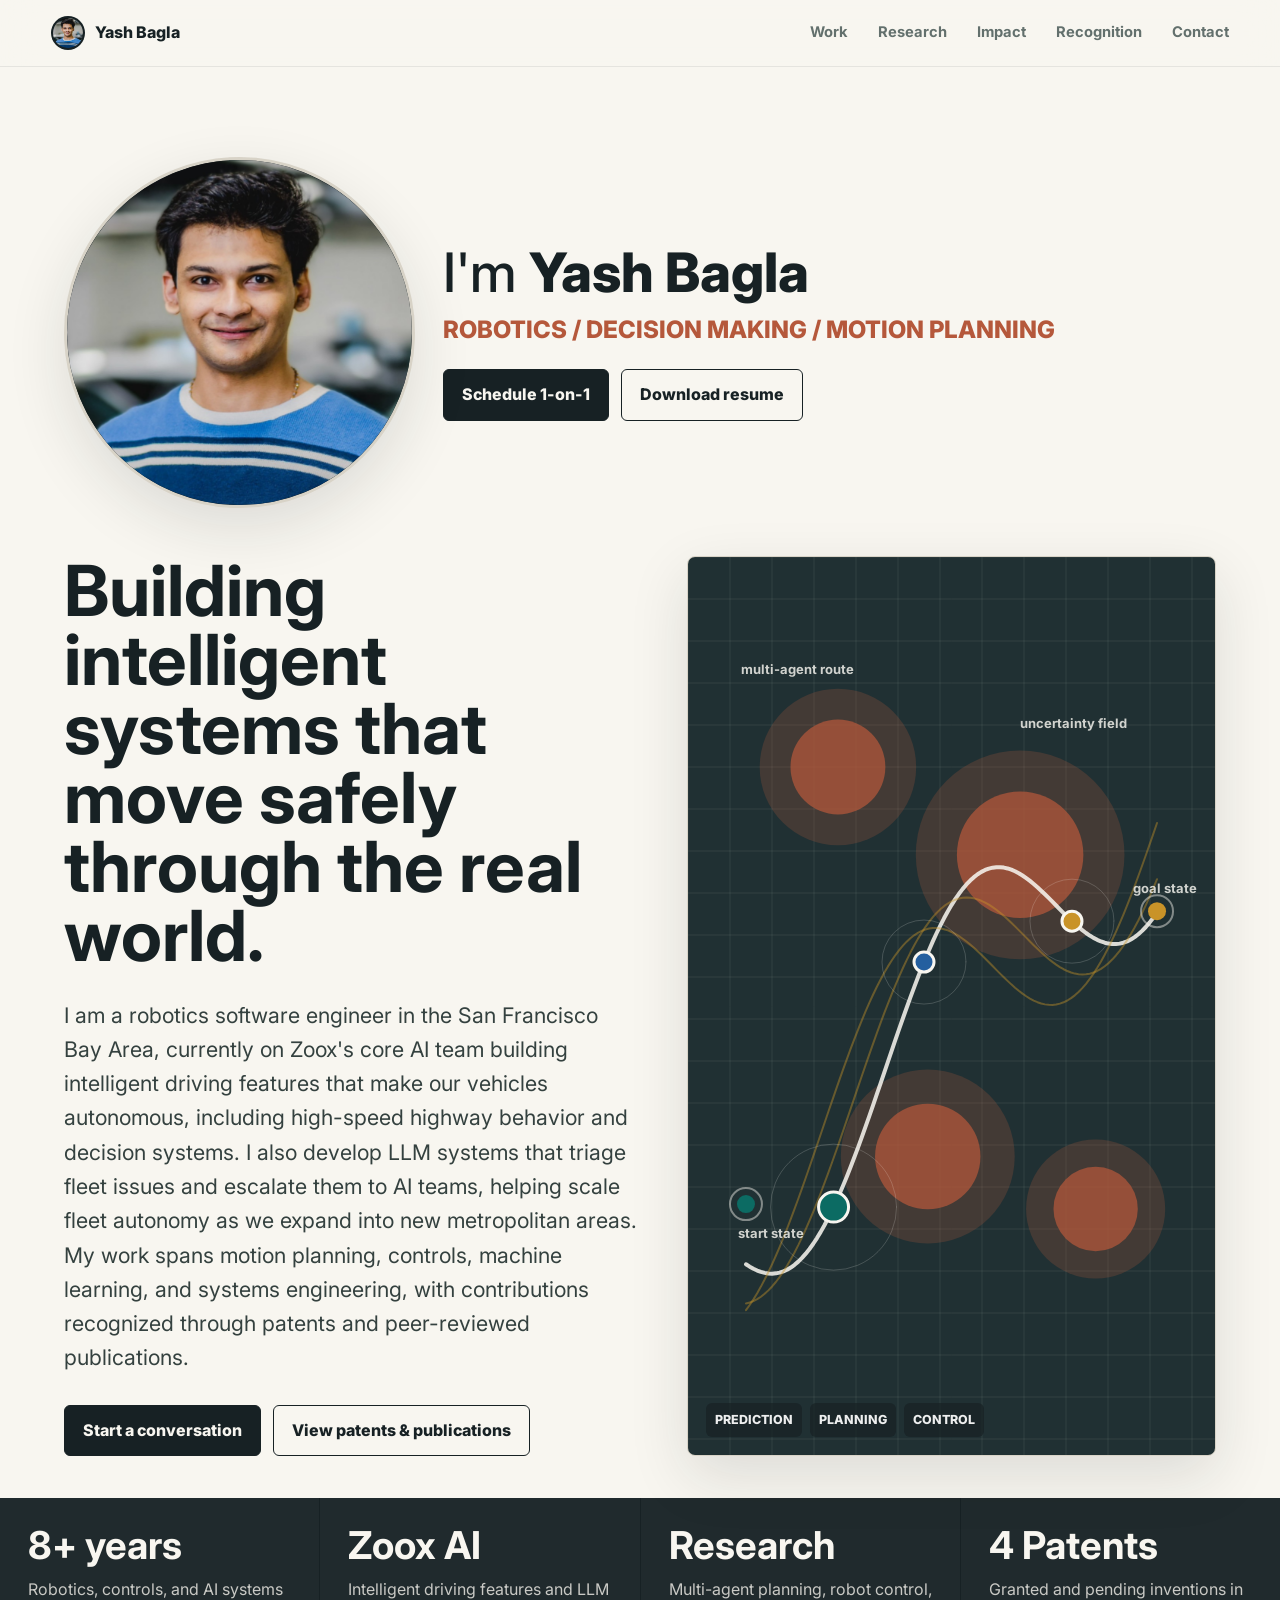
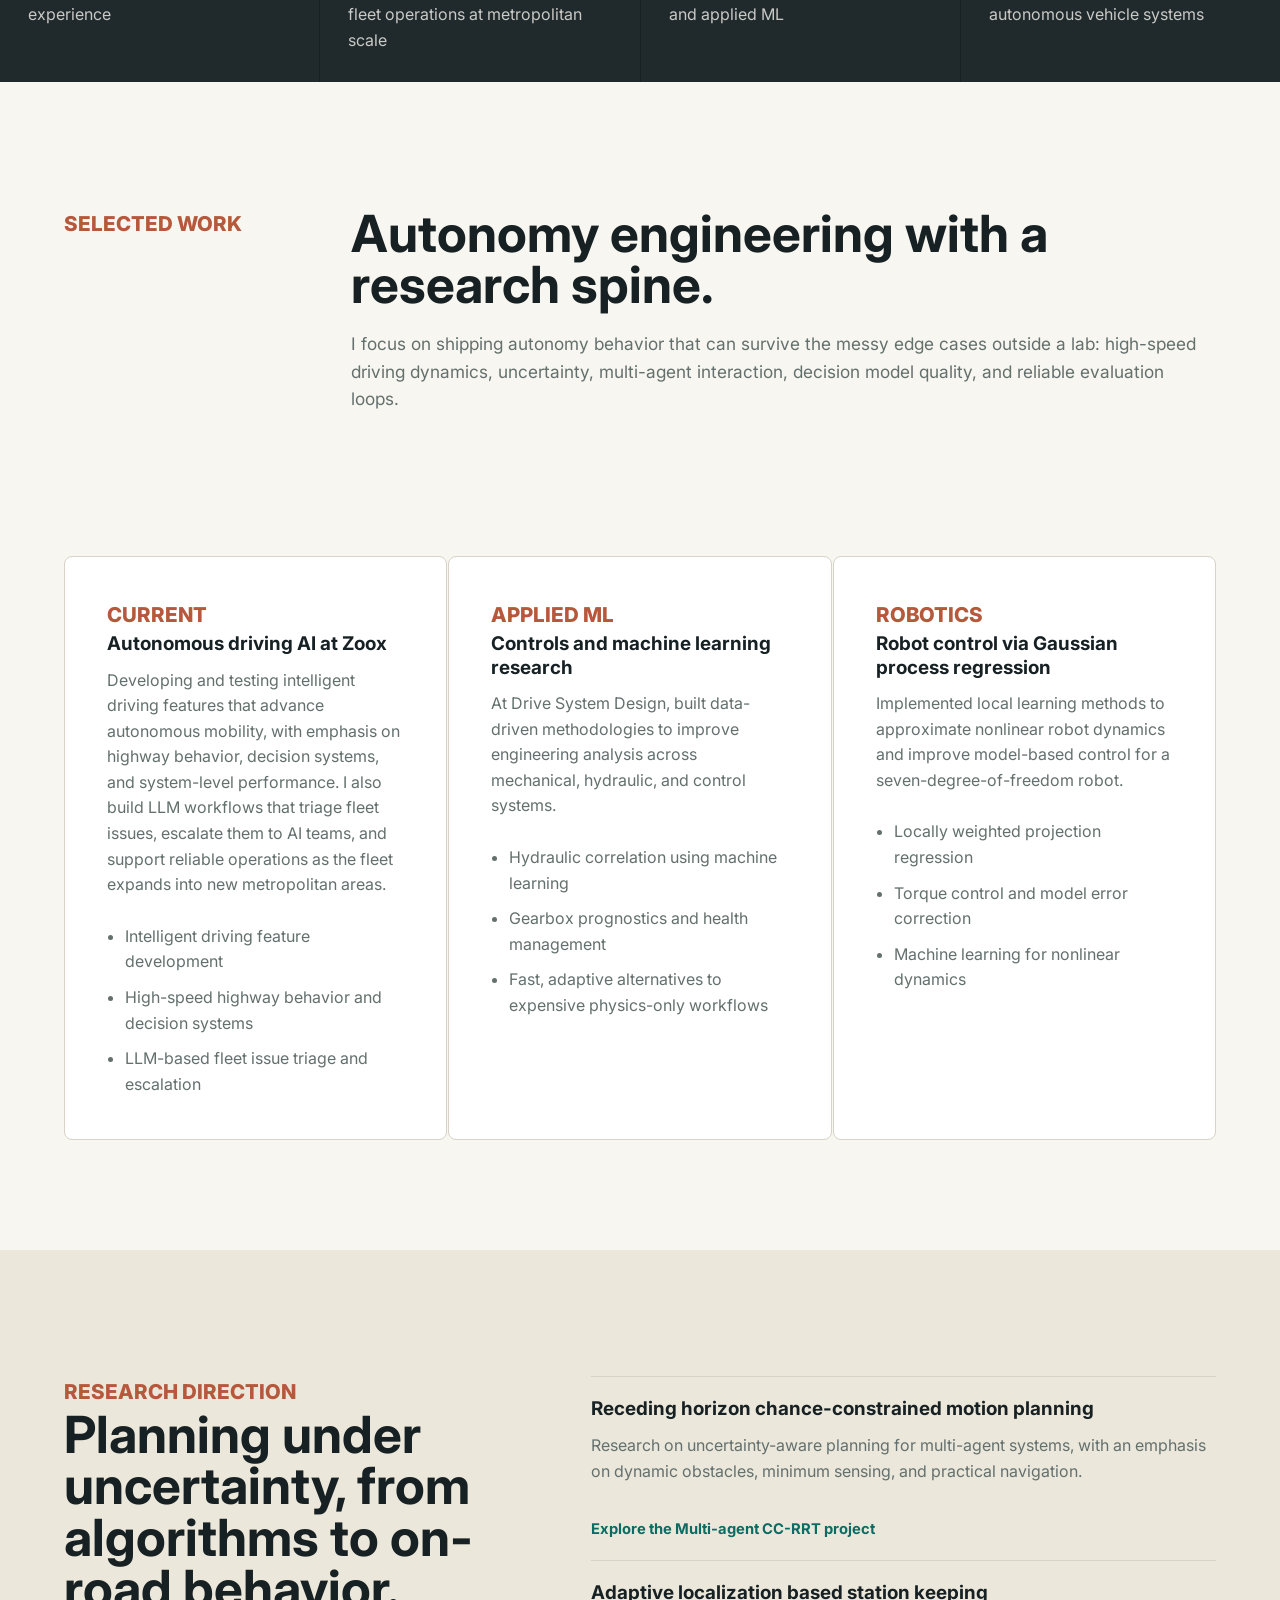
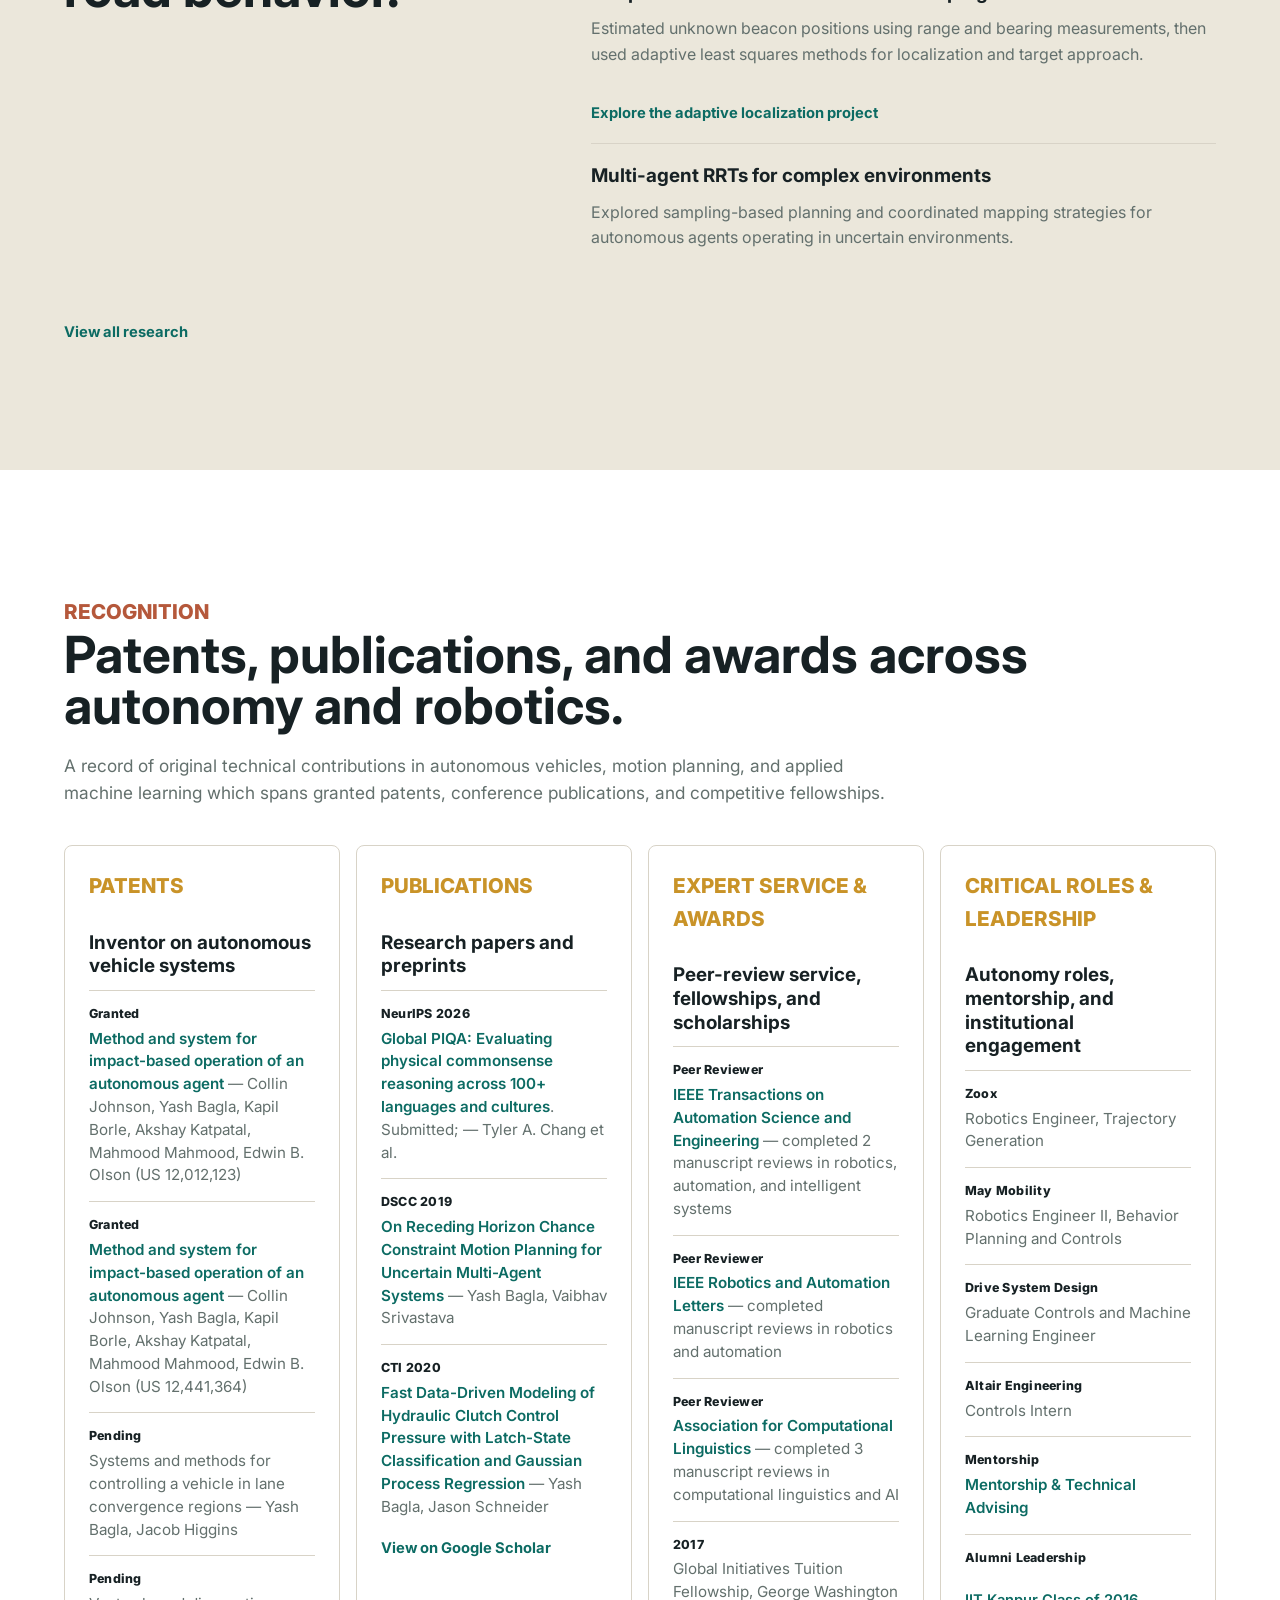
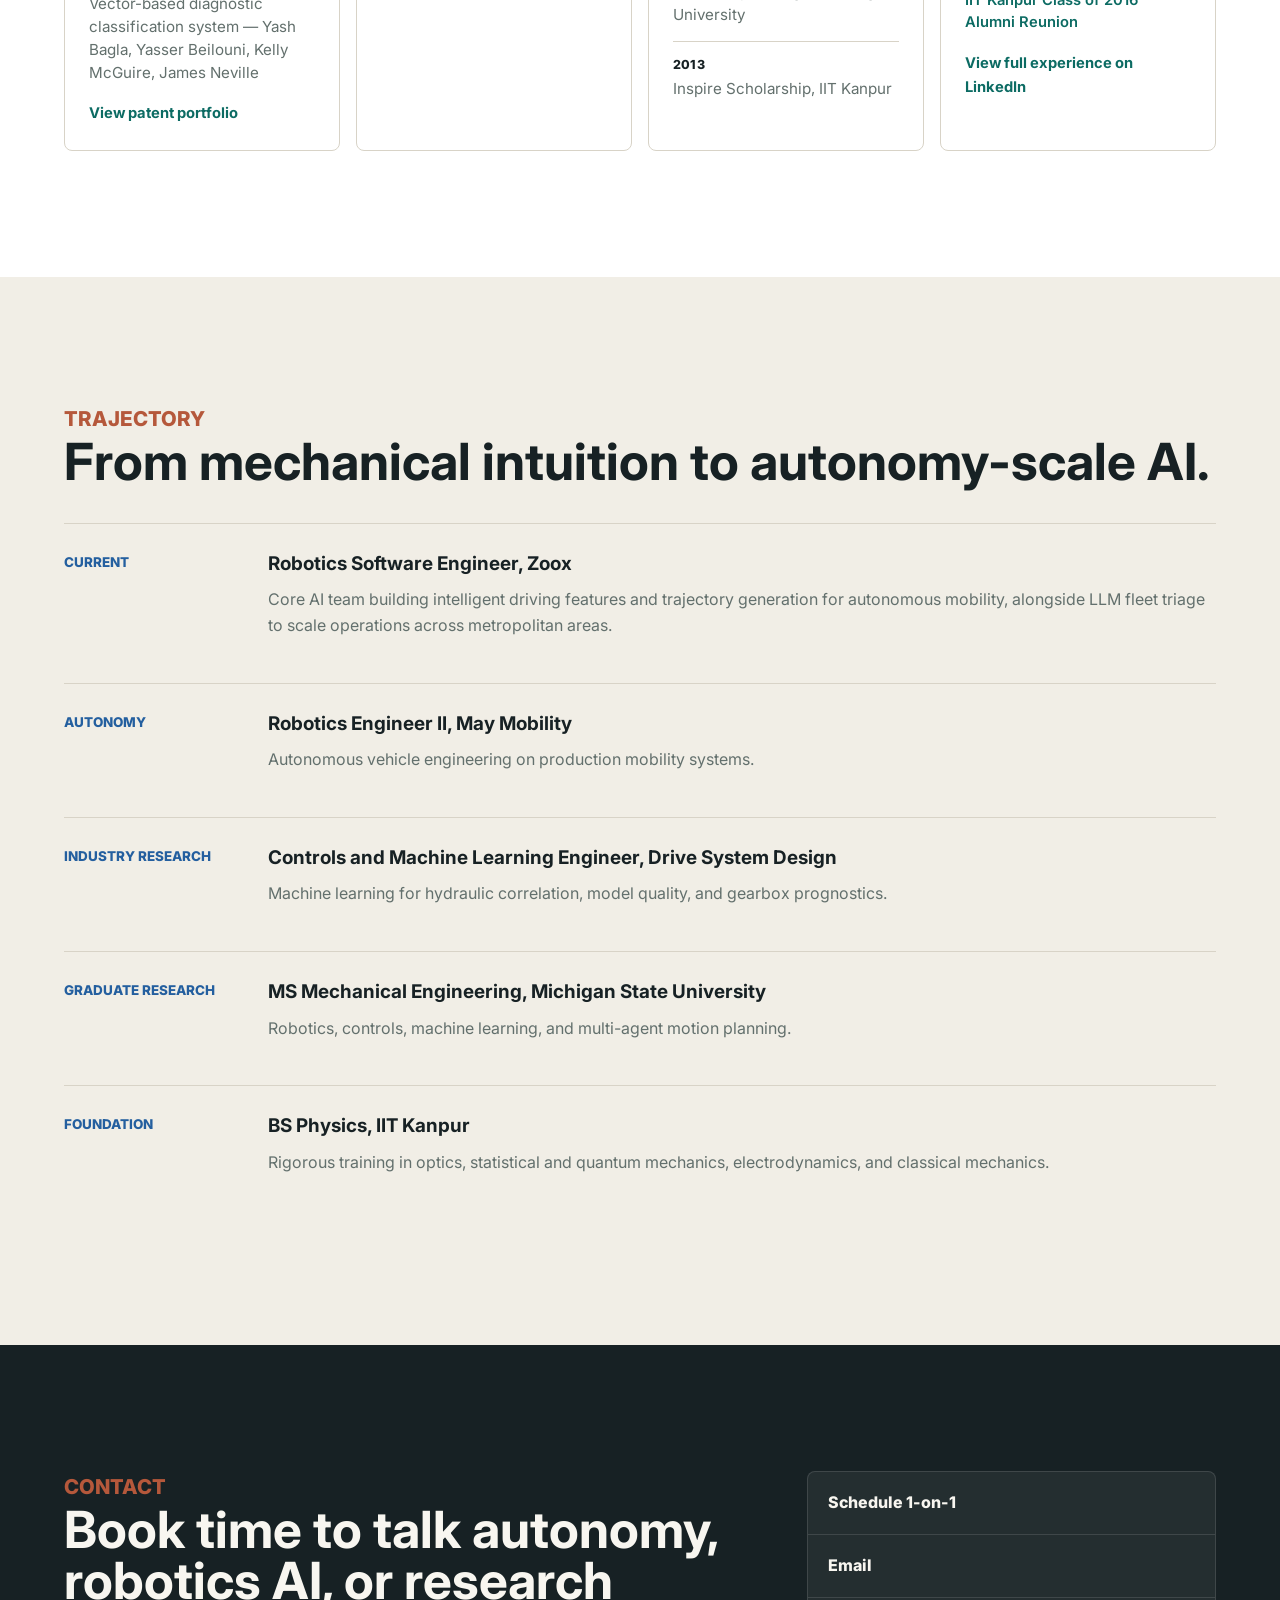
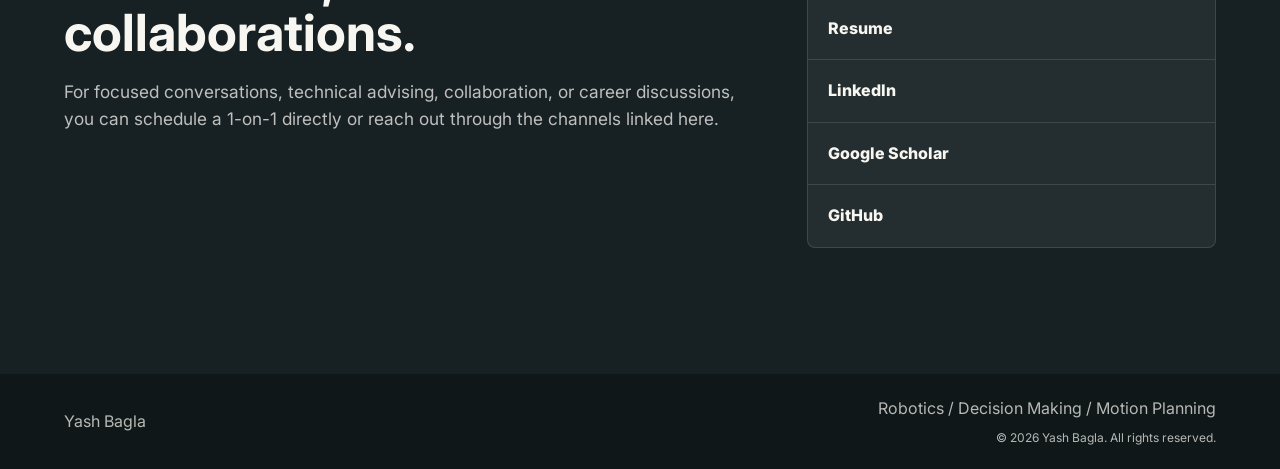
==== commit e36fb21e: "Update research pages with back-to-top links and publication content" ====
--- a/index.html
+++ b/index.html
@@ -286,14 +286,14 @@
           </article>
           <article>
             <span>Publications</span>
-            <h3>Peer-reviewed research</h3>
+            <h3>Research papers and preprints</h3>
             <ul class="credential-list">
               <li>
                 <strong>NeurIPS 2026</strong>
                 <a href="https://arxiv.org/abs/2510.24081"
                   >Global PIQA: Evaluating physical commonsense reasoning across 100+ languages and
                   cultures</a
-                >. Submitted; under review.
+                >. Submitted;
                 — Tyler A. Chang et al.
               </li>
               <li>
@@ -305,8 +305,12 @@
                 — Yash Bagla, Vaibhav Srivastava
               </li>
               <li>
-                <strong>CTI 2020</strong> Fast and Accurate Modeling of Hydraulic Control Systems
-                Using Gaussian Processes — Yash Bagla, Jason Schneider, Chris Webert
+                <strong>CTI 2020</strong>
+                <a href="https://arxiv.org/abs/2607.10477"
+                  >Fast Data-Driven Modeling of Hydraulic Clutch Control Pressure with
+                  Latch-State Classification and Gaussian Process Regression</a
+                >
+                — Yash Bagla, Jason Schneider
               </li>
             </ul>
             <a class="inline-link" href="https://scholar.google.com/citations?user=UMaYu4IAAAAJ&amp;hl=en"
--- a/styles.css
+++ b/styles.css
@@ -577,6 +577,10 @@
   padding: clamp(28px, 4vw, 48px);
 }
 
+.research-feature[id] {
+  scroll-margin-top: 96px;
+}
+
 .research-feature p,
 .research-card p,
 .research-detail-grid p,
@@ -600,11 +604,14 @@
   grid-template-columns: repeat(2, 1fr);
 }
 
-.research-highlight-grid div {
+.research-highlight-grid div,
+.research-highlight-grid a {
   background: #f1eee6;
   border: 1px solid var(--line);
+  color: inherit;
   min-height: 150px;
   padding: 22px;
+  text-decoration: none;
 }
 
 .research-highlight-grid strong {
@@ -612,6 +619,62 @@
   font-size: 1.08rem;
   line-height: 1.2;
   margin-bottom: 10px;
+}
+
+.research-highlight-grid a:hover,
+.research-highlight-grid a:focus-visible {
+  background: #e8e2d4;
+  outline: 2px solid var(--text);
+  outline-offset: -2px;
+}
+
+.publication-nav-section .tag {
+  display: block;
+  margin-bottom: 14px;
+}
+
+.publication-nav-grid a {
+  background: rgba(255, 255, 255, 0.04);
+  color: var(--paper);
+  cursor: pointer;
+  display: flex;
+  flex-direction: column;
+  min-height: 150px;
+  padding: 28px;
+  text-decoration: none;
+}
+
+.publication-nav-grid a:hover,
+.publication-nav-grid a:focus-visible {
+  background: rgba(255, 255, 255, 0.1);
+  outline: 2px solid var(--paper);
+  outline-offset: -2px;
+}
+
+.publication-nav-grid strong {
+  color: var(--paper);
+  font-size: clamp(1.55rem, 2.6vw, 2.55rem);
+  line-height: 1;
+  margin-bottom: 12px;
+}
+
+.publication-nav-grid span {
+  color: rgba(248, 246, 240, 0.78);
+  max-width: 270px;
+}
+
+.publication-nav-grid em {
+  color: var(--paper);
+  font-size: 0.76rem;
+  font-style: normal;
+  font-weight: 800;
+  margin-top: auto;
+  padding-top: 18px;
+  text-transform: uppercase;
+}
+
+.publication-nav-grid em::after {
+  content: " ->";
 }
 
 .research-highlight-grid span {
@@ -1003,6 +1066,10 @@
   .research-detail-grid {
     grid-template-columns: repeat(2, 1fr);
   }
+
+  .publication-nav-section .publication-nav-grid {
+    grid-template-columns: repeat(2, 1fr);
+  }
 }
 
 @media (max-width: 700px) {
